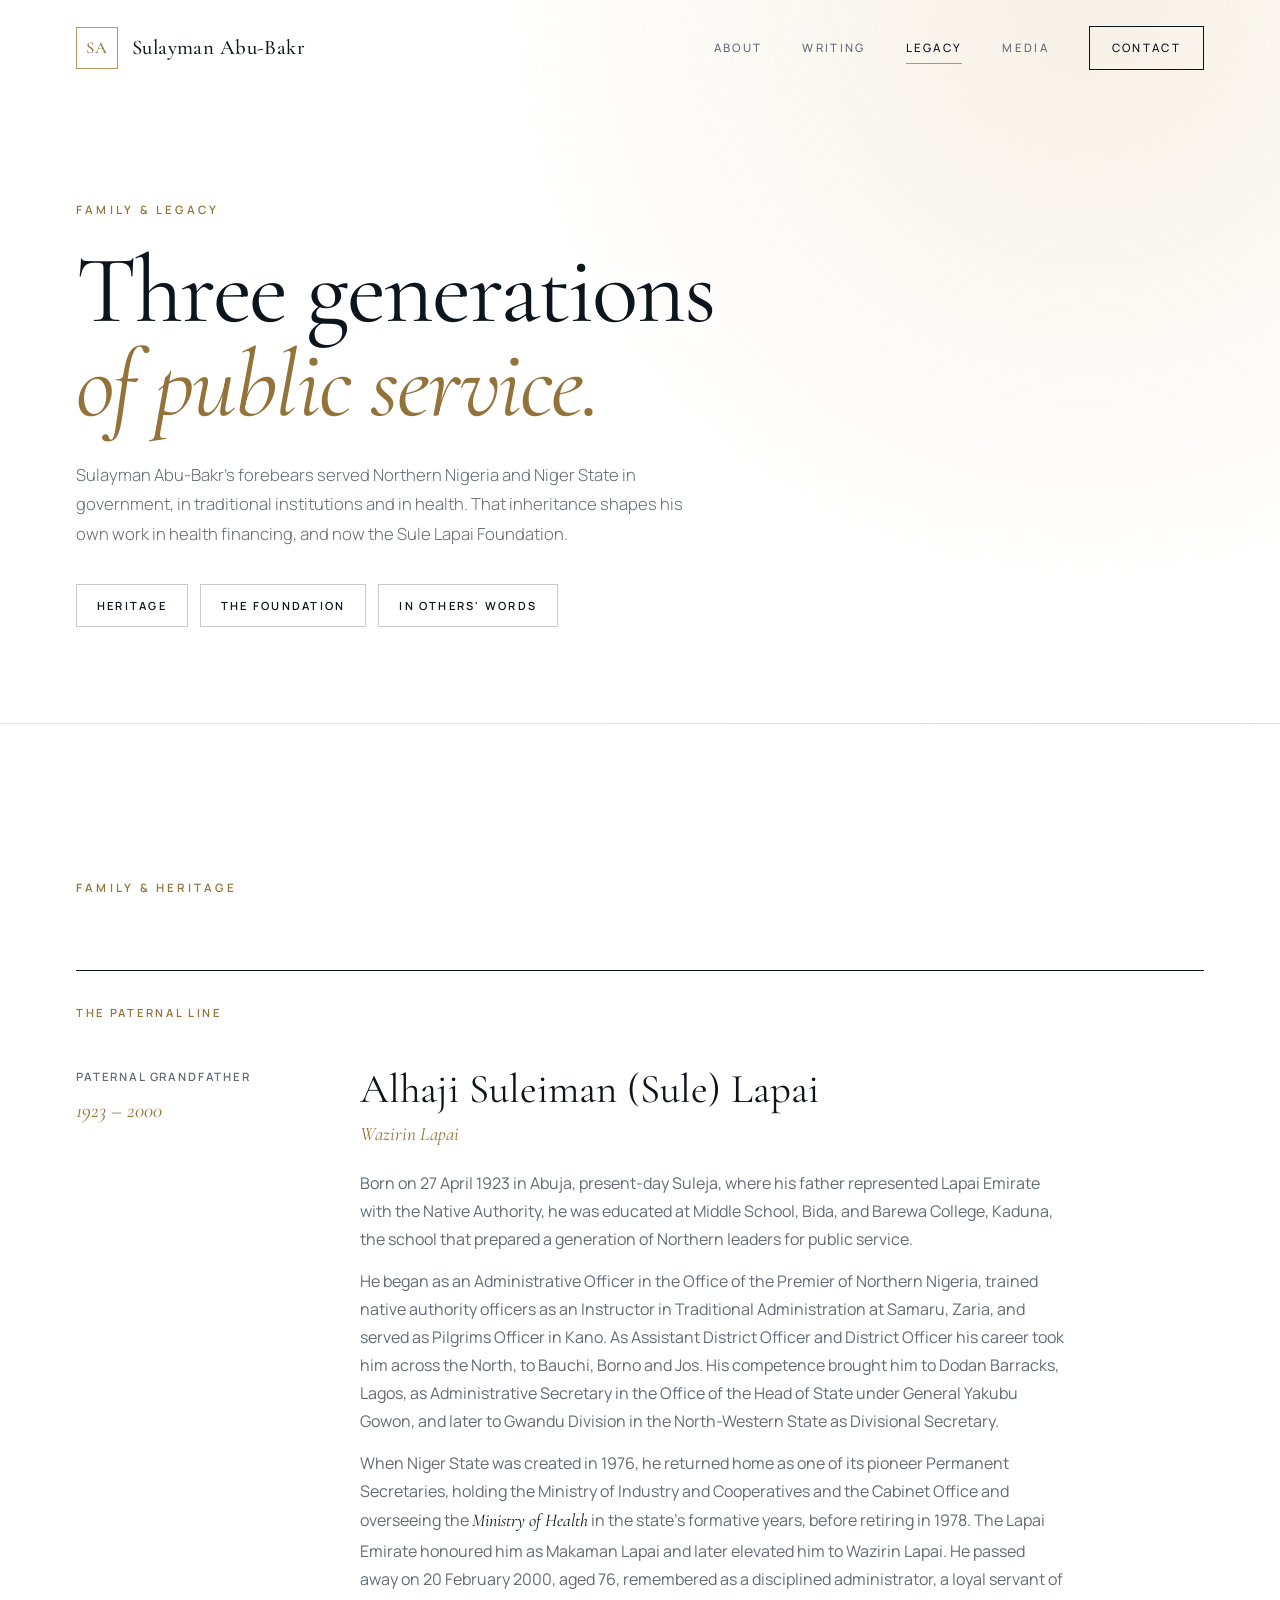
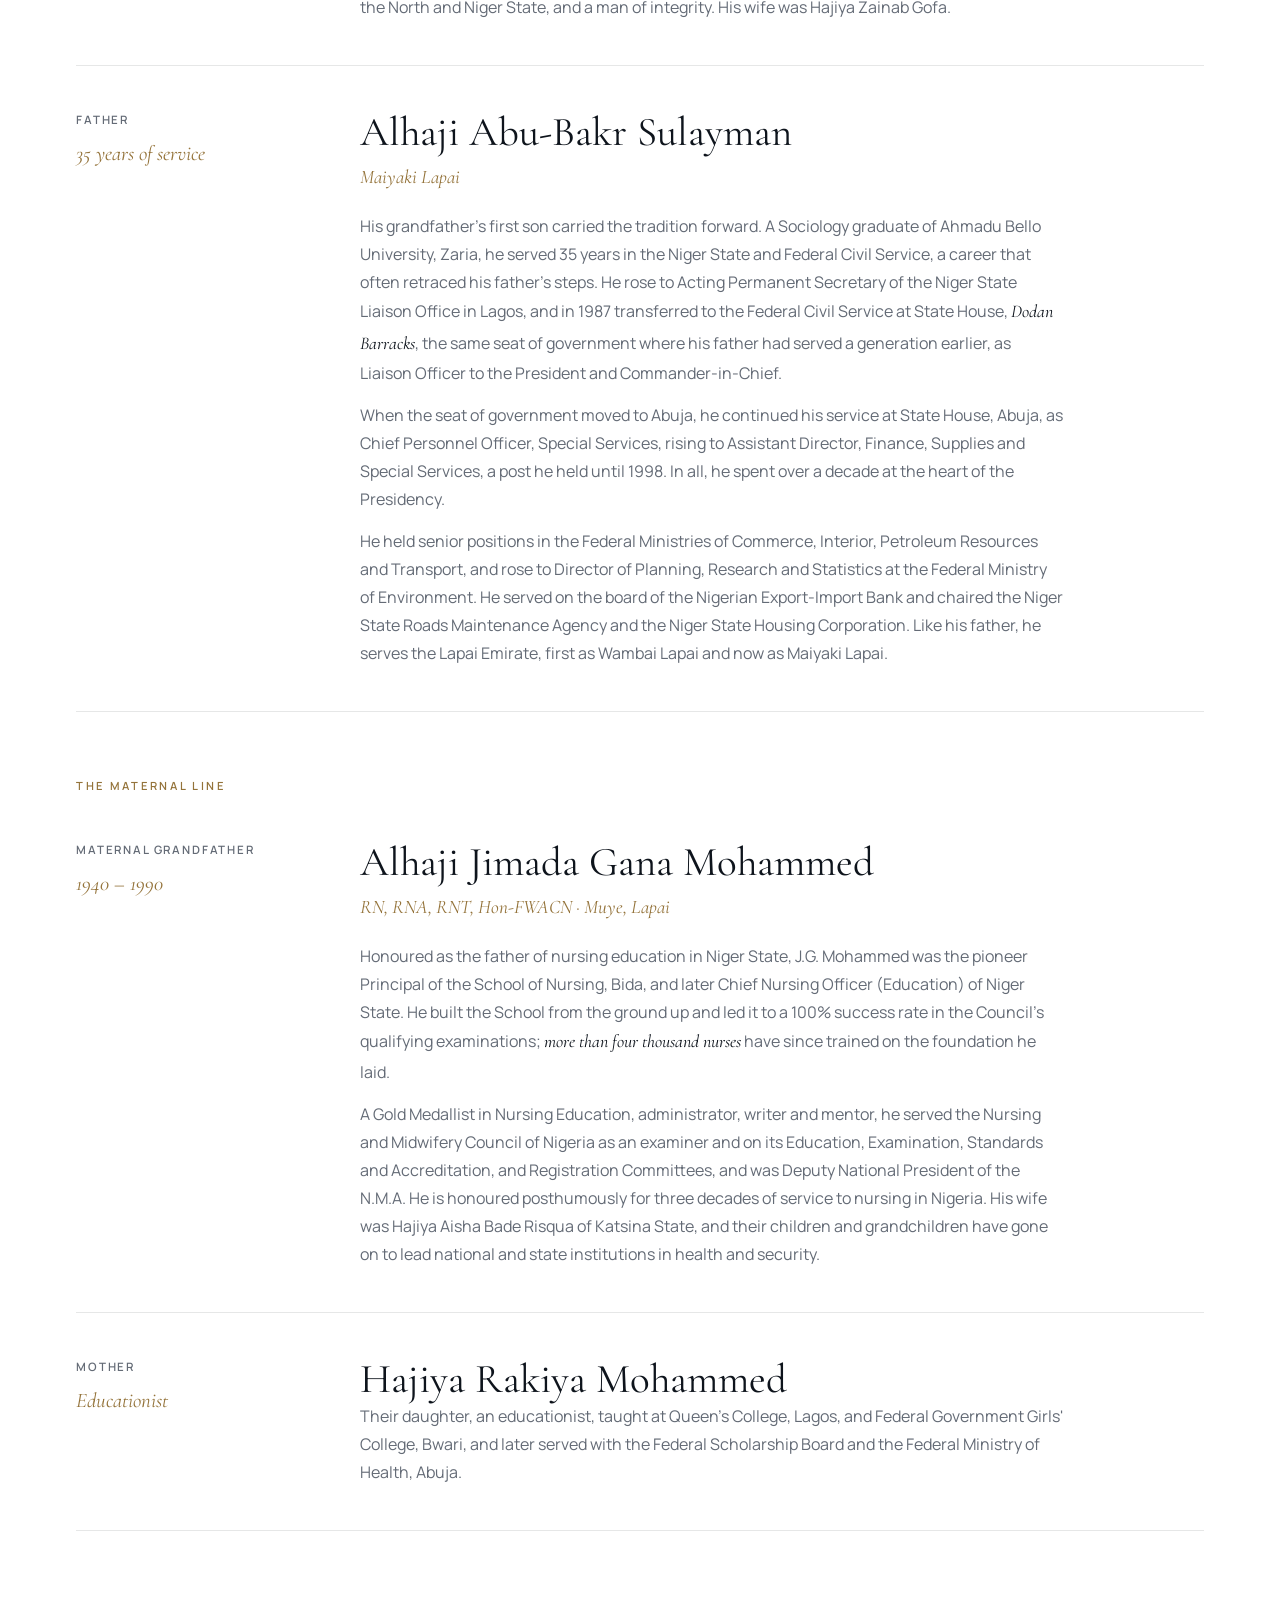
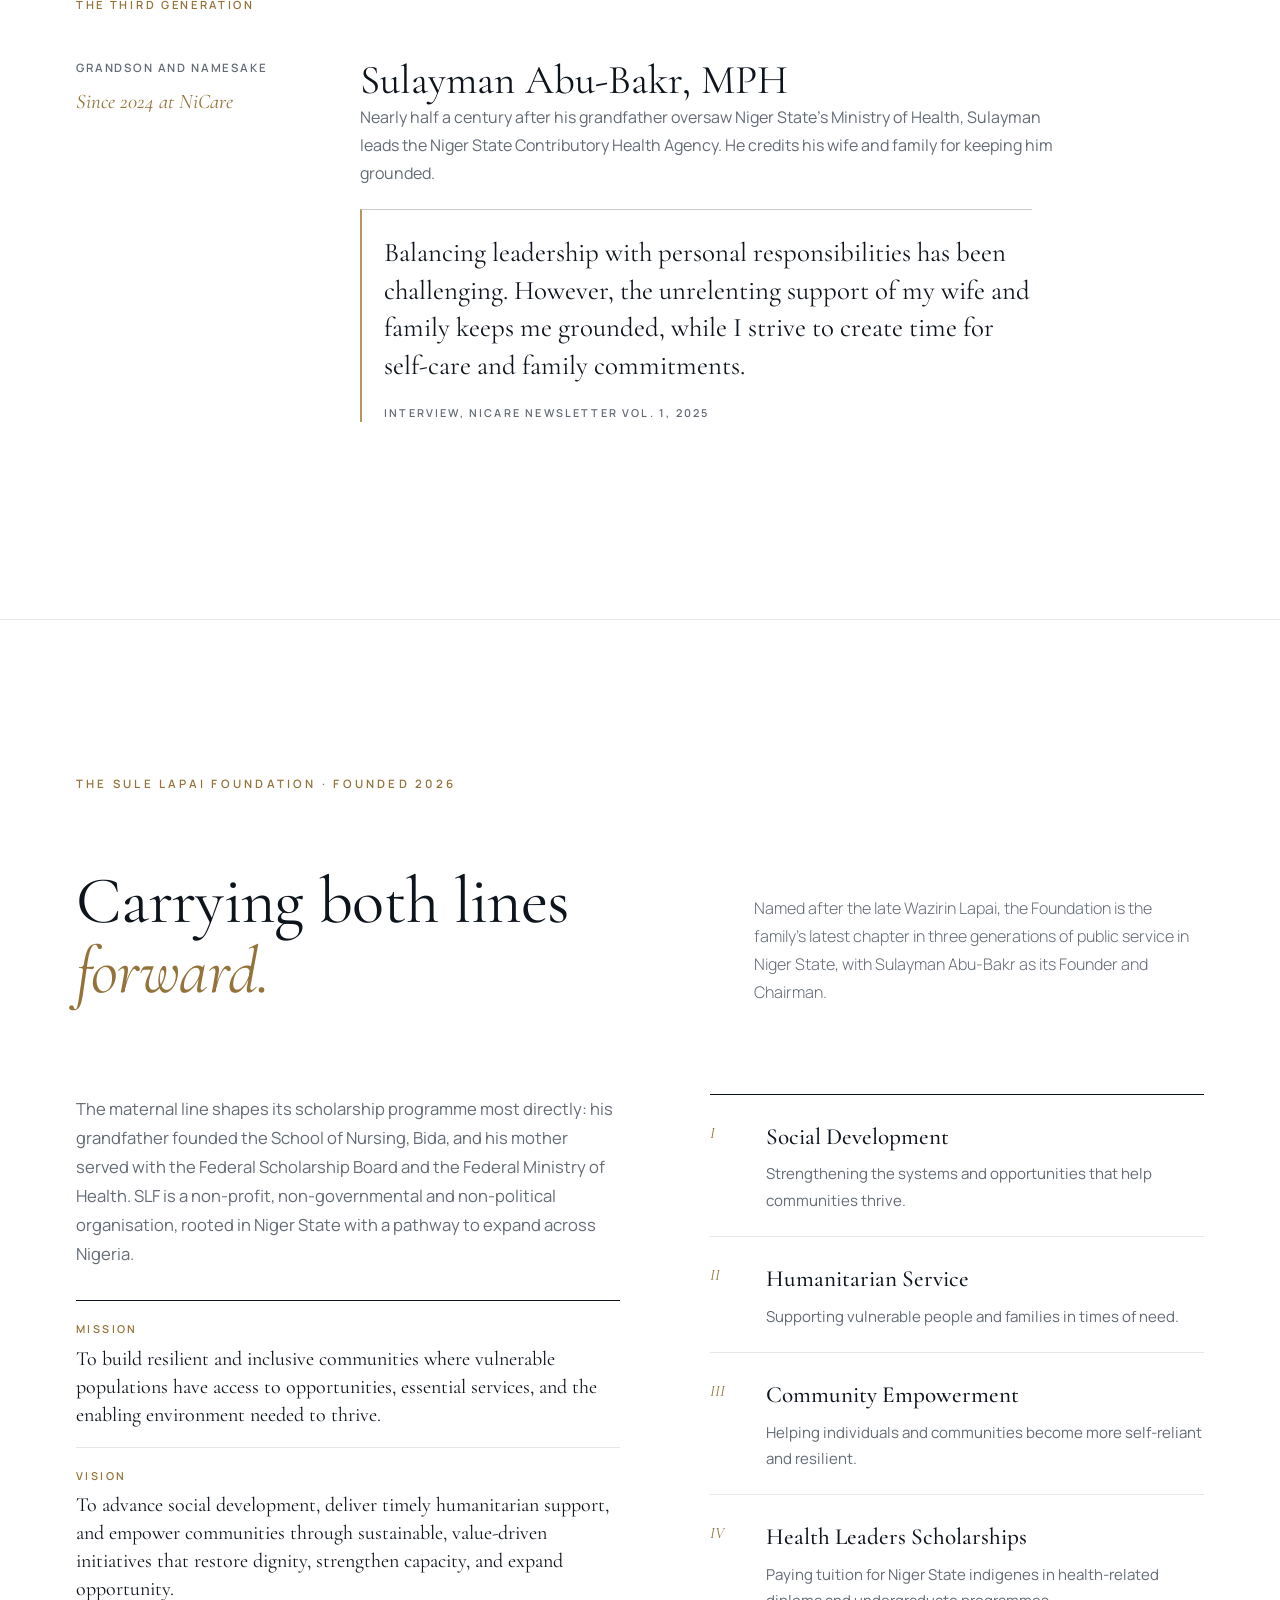
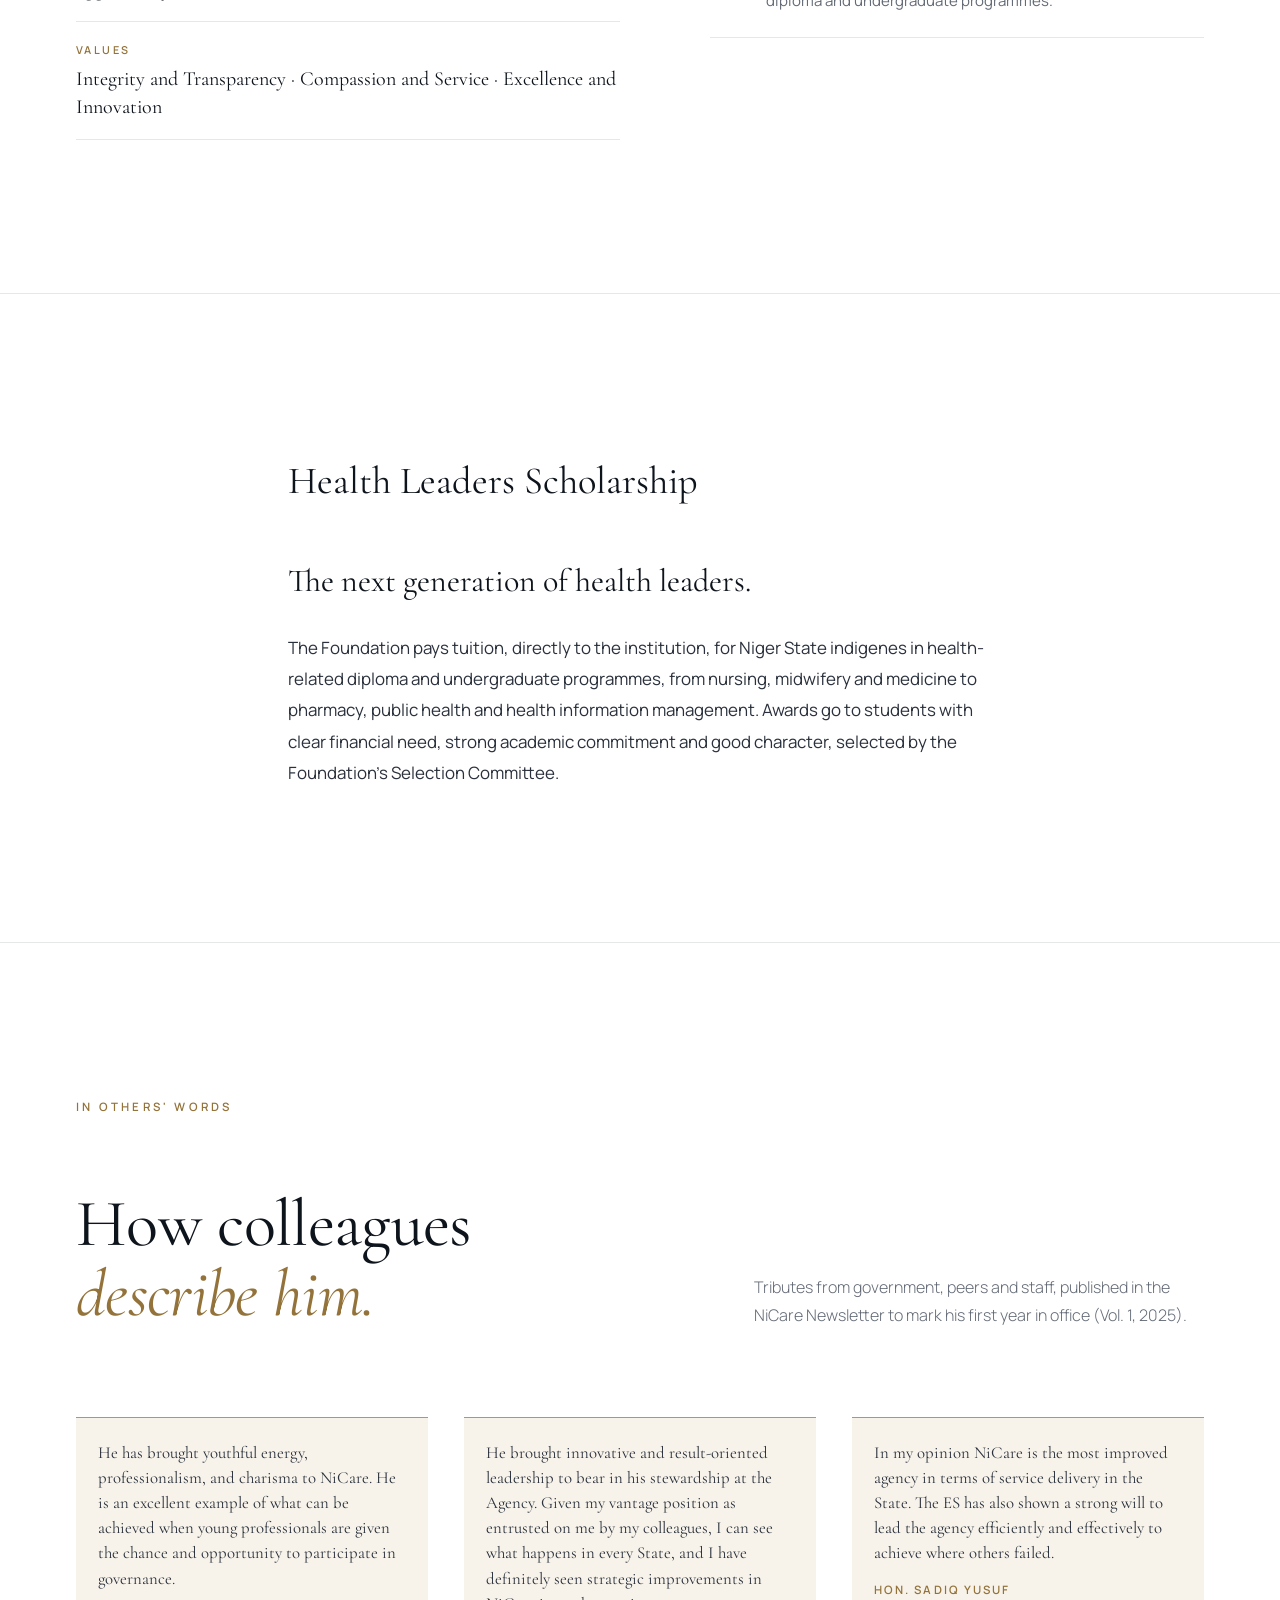
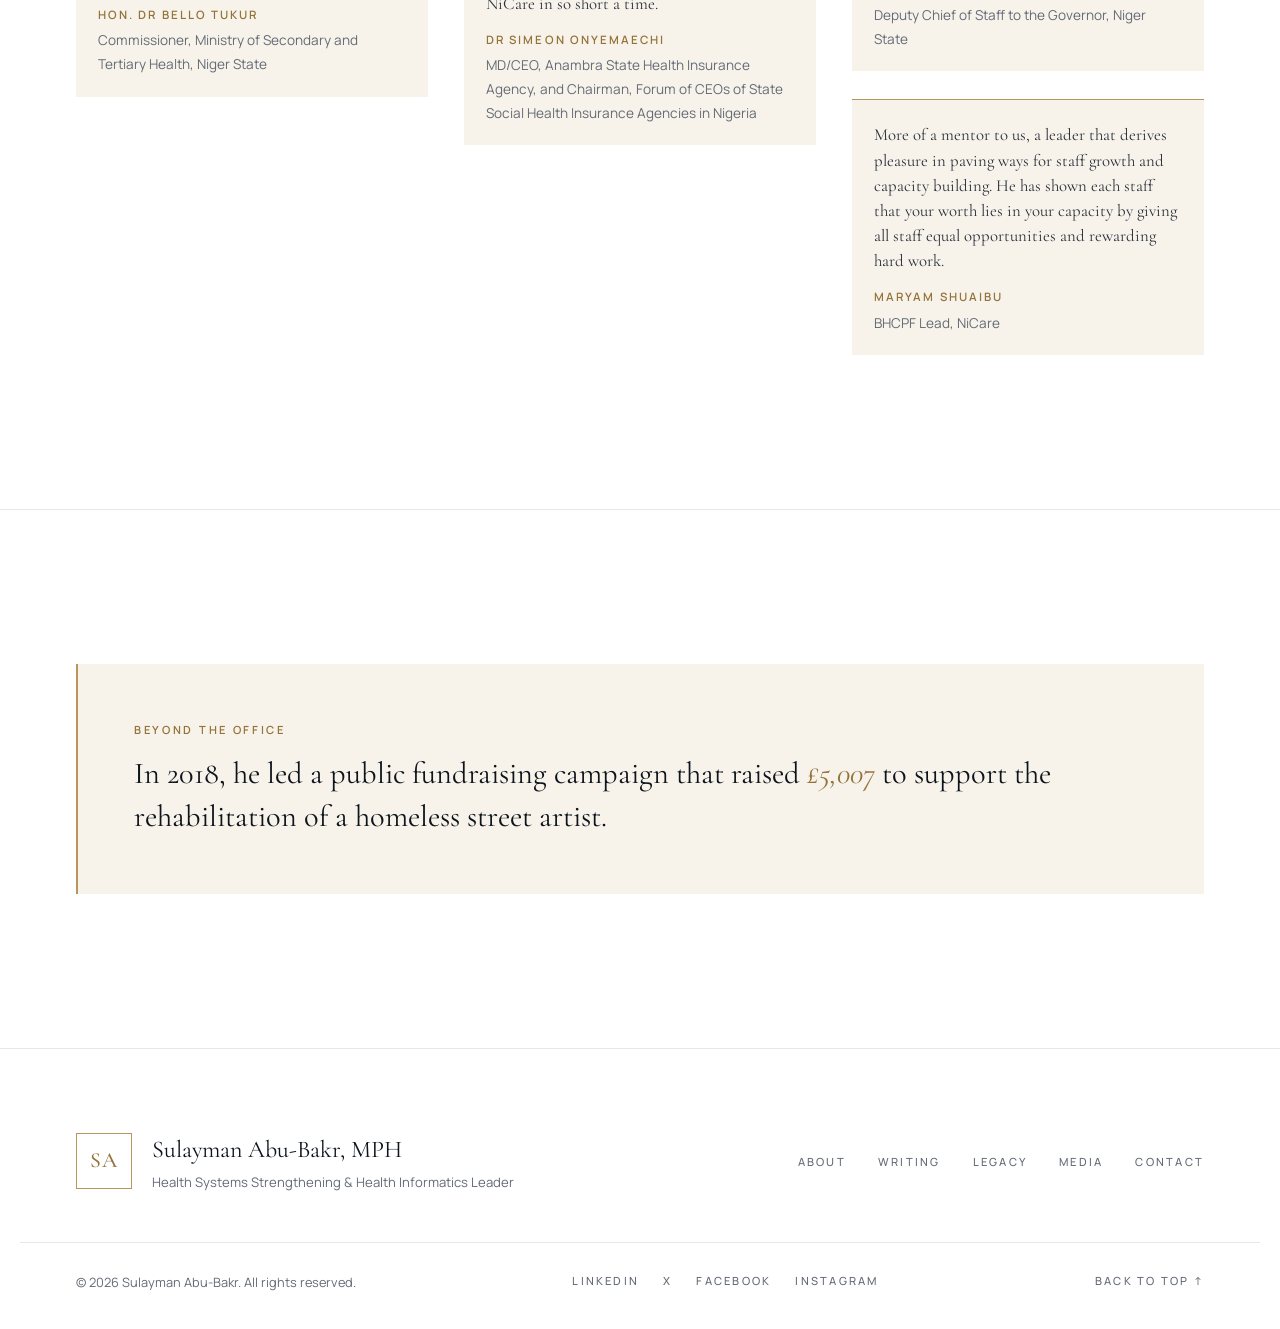
==== family.html @ 1d16ab4f "Redesign as a personal website - New quiet home: name, one line of roles, full-bleed photo panel,   " ====
<!DOCTYPE html>
<html lang="en" class="no-js">
<head>
  <meta charset="UTF-8">
  <meta name="viewport" content="width=device-width, initial-scale=1.0">
  <title>Family &amp; Legacy — Sulayman Abu-Bakr, MPH</title>
  <meta name="description" content="Three generations of public service: the family heritage of Sulayman Abu-Bakr, MPH, and the Sule Lapai Foundation and its Health Leaders Scholarship for Niger State students.">
  <meta property="og:title" content="Family &amp; Legacy — Sulayman Abu-Bakr, MPH">
  <meta property="og:description" content="Health Systems Strengthening & Health Informatics Leader. Executive Secretary/CEO, Niger State Contributory Health Agency.">
  <meta property="og:type" content="profile">
  <meta property="og:image" content="images/portrait.jpg">
  <meta name="theme-color" content="#ffffff">

  <link rel="icon" href="images/favicon.svg" type="image/svg+xml">
  <link rel="icon" href="images/favicon-48.png" type="image/png" sizes="48x48">
  <link rel="apple-touch-icon" href="images/apple-touch-icon.png">

  <link rel="preload" href="fonts/cormorant-garamond.woff2" as="font" type="font/woff2" crossorigin>
  <link rel="preload" href="fonts/cormorant-garamond-italic.woff2" as="font" type="font/woff2" crossorigin>
  <link rel="preload" href="fonts/manrope.woff2" as="font" type="font/woff2" crossorigin>
  <link rel="stylesheet" href="css/styles.css?v=40f04571">
</head>
<body class="page-family">
  <a href="#heritage" class="skip-link">Skip to content</a>

  <!-- ============ NAVIGATION ============ -->
  <header class="nav" id="nav">
    <div class="nav__inner container">
      <a href="index.html" class="nav__brand" aria-label="Sulayman Abu-Bakr — home">
        <span class="monogram">SA</span>
        <span class="nav__name">Sulayman Abu-Bakr</span>
      </a>
      <nav class="nav__links" id="navLinks" aria-label="Primary">
        <a href="profile.html">About</a>
        <a href="writing.html">Writing</a>
        <a href="family.html" class="is-active" aria-current="page">Legacy</a>
        <a href="media.html">Media</a>
        <a href="profile.html#contact" class="nav__cta">Contact</a>
      </nav>
      <button class="nav__toggle" id="navToggle" aria-label="Open menu" aria-expanded="false" aria-controls="navLinks">
        <span></span><span></span>
      </button>
    </div>
  </header>

  <main id="top">

    <!-- ============ PAGE HERO ============ -->
    <section class="page-hero">
      <div class="container">
        <p class="eyebrow rise">Family &amp; Legacy</p>
        <h1 class="page-hero__title rise">Three generations<br><em>of public service.</em></h1>
        <p class="page-hero__lede rise">
          Sulayman Abu-Bakr's forebears served Northern Nigeria and Niger State in government,
          in traditional institutions and in health. That inheritance shapes his own work in health
          financing, and now the Sule Lapai Foundation.
        </p>
        <nav class="page-hero__jump rise" aria-label="On this page">
          <a href="#heritage">Heritage</a>
          <a href="#foundation">The Foundation</a>
                    <a href="#tributes">In Others' Words</a>
        </nav>
      </div>
    </section>

    <!-- ============ 01 HERITAGE ============ -->
    <section class="section" id="heritage">
      <div class="container">
        <header class="section__head reveal">
          <span class="section__num">01</span>
          <p class="eyebrow">Family &amp; Heritage</p>
        </header>

        <div class="lineage">
          <p class="lineage__line reveal">The Paternal Line</p>

          <article class="gen reveal">
            <div class="gen__meta">
              <p class="gen__rel">Paternal grandfather</p>
              <p class="gen__years">1923 – 2000</p>
            </div>
            <div class="gen__body">
              <h2 class="gen__name">Alhaji Suleiman (Sule) Lapai</h2>
              <p class="gen__title">Wazirin Lapai</p>
              <p>Born on 27 April 1923 in Abuja, present-day Suleja, where his father represented Lapai Emirate
                 with the Native Authority, he was educated at Middle School, Bida, and Barewa College, Kaduna,
                 the school that prepared a generation of Northern leaders for public service.</p>
              <p>He began as an Administrative Officer in the Office of the Premier of Northern Nigeria, trained
                 native authority officers as an Instructor in Traditional Administration at Samaru, Zaria, and
                 served as Pilgrims Officer in Kano. As Assistant District Officer and District Officer his career
                 took him across the North, to Bauchi, Borno and Jos. His competence brought him to Dodan Barracks,
                 Lagos, as Administrative Secretary in the Office of the Head of State under General Yakubu Gowon,
                 and later to Gwandu Division in the North-Western State as Divisional Secretary.</p>
              <p>When Niger State was created in 1976, he returned home as one of its pioneer Permanent
                 Secretaries, holding the Ministry of Industry and Cooperatives and the Cabinet Office and
                 overseeing the <em>Ministry of Health</em> in the state's formative years, before retiring in
                 1978. The Lapai Emirate honoured him as Makaman Lapai and later elevated him to Wazirin Lapai.
                 He passed away on 20 February 2000, aged 76, remembered as a disciplined administrator, a loyal
                 servant of the North and Niger State, and a man of integrity. His wife was Hajiya Zainab Gofa.</p>
            </div>
          </article>

          <article class="gen reveal">
            <div class="gen__meta">
              <p class="gen__rel">Father</p>
              <p class="gen__years">35 years of service</p>
            </div>
            <div class="gen__body">
              <h2 class="gen__name">Alhaji Abu-Bakr Sulayman</h2>
              <p class="gen__title">Maiyaki Lapai</p>
              <p>His grandfather's first son carried the tradition forward. A Sociology graduate of Ahmadu Bello
                 University, Zaria, he served 35 years in the Niger State and Federal Civil Service, a career that
                 often retraced his father's steps. He rose to Acting Permanent Secretary of the Niger State
                 Liaison Office in Lagos, and in 1987 transferred to the Federal Civil Service at State House,
                 <em>Dodan Barracks</em>, the same seat of government where his father had served a generation
                 earlier, as Liaison Officer to the President and Commander-in-Chief.</p>
              <p>When the seat of government moved to Abuja, he continued his service at State House, Abuja, as
                 Chief Personnel Officer, Special Services, rising to Assistant Director, Finance, Supplies and
                 Special Services, a post he held until 1998. In all, he spent over a decade at the heart of the
                 Presidency.</p>
              <p>He held senior positions in the Federal Ministries of Commerce, Interior, Petroleum Resources and
                 Transport, and rose to Director of Planning, Research and Statistics at the Federal Ministry of
                 Environment. He served on the board of the Nigerian Export-Import Bank and chaired the Niger State
                 Roads Maintenance Agency and the Niger State Housing Corporation. Like his father, he serves the
                 Lapai Emirate, first as Wambai Lapai and now as Maiyaki Lapai.</p>
            </div>
          </article>

          <p class="lineage__line reveal">The Maternal Line</p>

          <article class="gen reveal">
            <div class="gen__meta">
              <p class="gen__rel">Maternal grandfather</p>
              <p class="gen__years">1940 – 1990</p>
            </div>
            <div class="gen__body">
              <h2 class="gen__name">Alhaji Jimada Gana Mohammed</h2>
              <p class="gen__title">RN, RNA, RNT, Hon-FWACN · Muye, Lapai</p>
              <p>Honoured as the father of nursing education in Niger State, J.G. Mohammed was the pioneer
                 Principal of the School of Nursing, Bida, and later Chief Nursing Officer (Education) of Niger
                 State. He built the School from the ground up and led it to a 100% success rate in the Council's
                 qualifying examinations; <em>more than four thousand nurses</em> have since trained on the
                 foundation he laid.</p>
              <p>A Gold Medallist in Nursing Education, administrator, writer and mentor, he served the Nursing
                 and Midwifery Council of Nigeria as an examiner and on its Education, Examination, Standards and
                 Accreditation, and Registration Committees, and was Deputy National President of the N.M.A. He is
                 honoured posthumously for three decades of service to nursing in Nigeria. His wife was Hajiya Aisha
                 Bade Risqua of Katsina State, and their children and grandchildren have gone on to lead national
                 and state institutions in health and security.</p>
            </div>
          </article>

          <article class="gen reveal">
            <div class="gen__meta">
              <p class="gen__rel">Mother</p>
              <p class="gen__years">Educationist</p>
            </div>
            <div class="gen__body">
              <h2 class="gen__name">Hajiya Rakiya Mohammed</h2>
              <p>Their daughter, an educationist, taught at Queen's College, Lagos, and Federal Government Girls'
                 College, Bwari, and later served with the Federal Scholarship Board and the Federal Ministry of
                 Health, Abuja.</p>
            </div>
          </article>

          <p class="lineage__line reveal">The Third Generation</p>

          <article class="gen gen--self reveal">
            <div class="gen__meta">
              <p class="gen__rel">Grandson and namesake</p>
              <p class="gen__years">Since 2024 at NiCare</p>
            </div>
            <div class="gen__body">
              <h2 class="gen__name">Sulayman Abu-Bakr, MPH</h2>
              <p>Nearly half a century after his grandfather oversaw Niger State's Ministry of Health, Sulayman leads the
                 Niger State Contributory Health Agency. He credits his wife and family for keeping him grounded.</p>
              <blockquote class="quote">
                <p>Balancing leadership with personal responsibilities has been challenging. However, the unrelenting
                   support of my wife and family keeps me grounded, while I strive to create time for self-care and
                   family commitments.</p>
                <footer>Interview, NiCare Newsletter Vol. 1, 2025</footer>
              </blockquote>
            </div>
          </article>
        </div>
      </div>
    </section>

    <!-- ============ 02 FOUNDATION ============ -->
    <section class="section" id="foundation">
      <div class="container">
        <header class="section__head reveal">
          <span class="section__num">02</span>
          <p class="eyebrow">The Sule Lapai Foundation · Founded 2026</p>
        </header>
        <div class="split-head">
          <h2 class="display reveal">Carrying both lines<br><em>forward.</em></h2>
          <p class="split-head__copy reveal">
            Named after the late Wazirin Lapai, the Foundation is the family's latest chapter in three generations
            of public service in Niger State, with Sulayman Abu-Bakr as its Founder and Chairman.
          </p>
        </div>

        <div class="foundation">
          <div class="foundation__text reveal">
            <p>The maternal line shapes its scholarship programme most directly: his grandfather founded the School of
               Nursing, Bida, and his mother served with the Federal Scholarship Board and the Federal Ministry of
               Health. SLF is a non-profit, non-governmental and non-political organisation, rooted in Niger State
               with a pathway to expand across Nigeria.</p>
            <dl class="foundation__mv">
              <div><dt>Mission</dt><dd>To build resilient and inclusive communities where vulnerable populations have access to opportunities, essential services, and the enabling environment needed to thrive.</dd></div>
              <div><dt>Vision</dt><dd>To advance social development, deliver timely humanitarian support, and empower communities through sustainable, value-driven initiatives that restore dignity, strengthen capacity, and expand opportunity.</dd></div>
              <div><dt>Values</dt><dd>Integrity and Transparency · Compassion and Service · Excellence and Innovation</dd></div>
            </dl>
          </div>

          <ol class="areas reveal">
            <li><h3>Social Development</h3><p>Strengthening the systems and opportunities that help communities thrive.</p></li>
            <li><h3>Humanitarian Service</h3><p>Supporting vulnerable people and families in times of need.</p></li>
            <li><h3>Community Empowerment</h3><p>Helping individuals and communities become more self-reliant and resilient.</p></li>
            <li><h3>Health Leaders Scholarships</h3><p>Paying tuition for Niger State indigenes in health-related diploma and undergraduate programmes.</p></li>
          </ol>
        </div>
      </div>
    </section>

    <!-- ============ 03 SCHOLARSHIP ============ -->
    <section class="section" id="scholarship">
      <div class="container">
        <div class="bio">
          <h2 class="block-title">Health Leaders Scholarship</h2>
          <p class="bio__lead">The next generation of health leaders.</p>
          <p>The Foundation pays tuition, directly to the institution, for Niger State indigenes in health-related
             diploma and undergraduate programmes, from nursing, midwifery and medicine to pharmacy, public health and
             health information management. Awards go to students with clear financial need, strong academic commitment
             and good character, selected by the Foundation's Selection Committee.</p>
        </div>
      </div>
    </section>

    <!-- ============ 04 TRIBUTES ============ -->
    <section class="section" id="tributes">
      <div class="container">
        <header class="section__head reveal">
          <span class="section__num">04</span>
          <p class="eyebrow">In Others' Words</p>
        </header>
        <div class="split-head">
          <h2 class="display reveal">How colleagues<br><em>describe him.</em></h2>
          <p class="split-head__copy reveal">
            Tributes from government, peers and staff, published in the NiCare Newsletter to mark his
            first year in office (Vol. 1, 2025).
          </p>
        </div>
        <div class="tributes">
          <figure class="tribute reveal">
            <blockquote><p>He has brought youthful energy, professionalism, and charisma to NiCare. He is an excellent example of what can be achieved when young professionals are given the chance and opportunity to participate in governance.</p></blockquote>
            <figcaption><span class="tribute__name">Hon. Dr Bello Tukur</span><span class="tribute__role">Commissioner, Ministry of Secondary and Tertiary Health, Niger State</span></figcaption>
          </figure>
          <figure class="tribute reveal">
            <blockquote><p>He brought innovative and result-oriented leadership to bear in his stewardship at the Agency. Given my vantage position as entrusted on me by my colleagues, I can see what happens in every State, and I have definitely seen strategic improvements in NiCare in so short a time.</p></blockquote>
            <figcaption><span class="tribute__name">Dr Simeon Onyemaechi</span><span class="tribute__role">MD/CEO, Anambra State Health Insurance Agency, and Chairman, Forum of CEOs of State Social Health Insurance Agencies in Nigeria</span></figcaption>
          </figure>
          <figure class="tribute reveal">
            <blockquote><p>In my opinion NiCare is the most improved agency in terms of service delivery in the State. The ES has also shown a strong will to lead the agency efficiently and effectively to achieve where others failed.</p></blockquote>
            <figcaption><span class="tribute__name">Hon. Sadiq Yusuf</span><span class="tribute__role">Deputy Chief of Staff to the Governor, Niger State</span></figcaption>
          </figure>
          <figure class="tribute reveal">
            <blockquote><p>More of a mentor to us, a leader that derives pleasure in paving ways for staff growth and capacity building. He has shown each staff that your worth lies in your capacity by giving all staff equal opportunities and rewarding hard work.</p></blockquote>
            <figcaption><span class="tribute__name">Maryam Shuaibu</span><span class="tribute__role">BHCPF Lead, NiCare</span></figcaption>
          </figure>
        </div>
      </div>
    </section>

    <!-- ============ 05 BEYOND ============ -->
    <section class="section" id="beyond">
      <div class="container">
        <aside class="beyond reveal">
          <p class="beyond__label">Beyond the Office</p>
          <p class="beyond__text">
            In 2018, he led a public fundraising campaign that raised <em>£5,007</em> to support
            the rehabilitation of a homeless street artist.
          </p>
        </aside>
      </div>
    </section>
  </main>

  <!-- ============ FOOTER ============ -->
  <footer class="footer">
    <div class="container footer__inner">
      <div class="footer__brand">
        <span class="monogram monogram--lg">SA</span>
        <div>
          <p class="footer__name">Sulayman Abu-Bakr, MPH</p>
          <p class="footer__role">Health Systems Strengthening &amp; Health Informatics Leader</p>
        </div>
      </div>
      <nav class="footer__links" aria-label="Footer">
        <a href="profile.html">About</a>
        <a href="writing.html">Writing</a>
        <a href="family.html">Legacy</a>
        <a href="media.html">Media</a>
        <a href="profile.html#contact">Contact</a>
      </nav>
    </div>
    <div class="container footer__base">
      <p>© <span id="year"></span> Sulayman Abu-Bakr. All rights reserved.</p>
      <!-- PLACEHOLDERS: replace href="#" on X, Facebook and Instagram with the real profile URLs -->
      <nav class="footer__social" aria-label="Social media">
        <a href="https://www.linkedin.com/in/sulayman-abu-bakr-mph-1808b078/" target="_blank" rel="noopener">LinkedIn</a>
        <a href="#" target="_blank" rel="noopener">X</a>
        <a href="#" target="_blank" rel="noopener">Facebook</a>
        <a href="#" target="_blank" rel="noopener">Instagram</a>
      </nav>
      <a href="#top" class="to-top">Back to top ↑</a>
    </div>
  </footer>

  <script src="js/main.js?v=edb835c2" defer></script>
</body>
</html>
---- css/styles.css ----
/* ==========================================================
   Sulayman Abu-Bakr — Personal Website
   Palette: pure white, deep ink, champagne gold
   ========================================================== */

/* ---------- Self-hosted fonts (Latin subset) ---------- */
@font-face {
  font-family: "Cormorant Garamond";
  font-style: normal;
  font-weight: 400 600;
  font-display: swap;
  src: url("../fonts/cormorant-garamond.woff2") format("woff2");
  unicode-range: U+0000-00FF, U+0131, U+0152-0153, U+02BB-02BC, U+02C6, U+02DA, U+02DC, U+0304, U+0308, U+0329, U+2000-206F, U+20AC, U+2122, U+2191, U+2193, U+2212, U+2215, U+FEFF, U+FFFD;
}
@font-face {
  font-family: "Cormorant Garamond";
  font-style: italic;
  font-weight: 400 600;
  font-display: swap;
  src: url("../fonts/cormorant-garamond-italic.woff2") format("woff2");
  unicode-range: U+0000-00FF, U+0131, U+0152-0153, U+02BB-02BC, U+02C6, U+02DA, U+02DC, U+0304, U+0308, U+0329, U+2000-206F, U+20AC, U+2122, U+2191, U+2193, U+2212, U+2215, U+FEFF, U+FFFD;
}
@font-face {
  font-family: "Manrope";
  font-style: normal;
  font-weight: 300 700;
  font-display: swap;
  src: url("../fonts/manrope.woff2") format("woff2");
  unicode-range: U+0000-00FF, U+0131, U+0152-0153, U+02BB-02BC, U+02C6, U+02DA, U+02DC, U+0304, U+0308, U+0329, U+2000-206F, U+20AC, U+2122, U+2191, U+2193, U+2212, U+2215, U+FEFF, U+FFFD;
}

:root {
  --white: #ffffff;
  --cream: #f7f3ea;          /* used sparingly: portrait panel, hovers */
  --ink: #0e141c;
  --ink-soft: #2a313c;
  --muted: #646b76;
  --gold: #b8955a;
  --gold-deep: #94733a;
  --gold-light: #d9c291;
  --line: rgba(14, 20, 28, 0.1);
  --line-strong: rgba(14, 20, 28, 0.22);

  --serif: "Cormorant Garamond", "Times New Roman", Georgia, serif;
  --sans: "Manrope", "Segoe UI", system-ui, -apple-system, sans-serif;

  --container: 1240px;
  --gutter: clamp(20px, 5vw, 56px);
  --section-pad: clamp(88px, 12vw, 160px);
  --ease: cubic-bezier(0.22, 1, 0.36, 1);
}

*,
*::before,
*::after { box-sizing: border-box; }

html { scroll-behavior: smooth; scroll-padding-top: 80px; }

body {
  margin: 0;
  -webkit-text-size-adjust: 100%;
  text-size-adjust: 100%;
  -webkit-tap-highlight-color: transparent;
  font-family: var(--sans);
  font-weight: 400;
  font-size: 16px;
  line-height: 1.75;
  color: var(--ink);
  background: var(--white);
  -webkit-font-smoothing: antialiased;
  text-rendering: optimizeLegibility;
}

img { max-width: 100%; display: block; }
[hidden] { display: none !important; }
a { color: inherit; text-decoration: none; }
h1, h2, h3, p { margin: 0; }

::selection { background: var(--gold-light); color: var(--ink); }

.container {
  width: 100%;
  max-width: var(--container);
  margin: 0 auto;
  padding-inline: var(--gutter);
}

/* ---------- Type helpers ---------- */
.eyebrow {
  font-size: 0.72rem;
  font-weight: 600;
  letter-spacing: 0.28em;
  text-transform: uppercase;
  color: var(--gold-deep);
}

.display {
  font-family: var(--serif);
  font-weight: 400;
  font-size: clamp(2.4rem, 5.2vw, 4.4rem);
  line-height: 1.05;
  letter-spacing: -0.01em;
  color: var(--ink);
}
.display em { font-style: italic; color: var(--gold-deep); }

.monogram {
  display: inline-grid;
  place-items: center;
  width: 42px;
  height: 42px;
  border: 1px solid var(--gold);
  font-family: var(--serif);
  font-size: 1.05rem;
  font-weight: 500;
  letter-spacing: 0.06em;
  color: var(--gold-deep);
  transition: background 0.4s var(--ease), color 0.4s var(--ease);
}
.monogram--lg { width: 56px; height: 56px; font-size: 1.35rem; }

/* ---------- Buttons ---------- */
.btn {
  display: inline-flex;
  align-items: center;
  justify-content: center;
  gap: 10px;
  padding: 17px 34px;
  font-family: var(--sans);
  font-size: 0.74rem;
  font-weight: 600;
  letter-spacing: 0.22em;
  text-transform: uppercase;
  border: 1px solid transparent;
  cursor: pointer;
  transition: all 0.45s var(--ease);
}
.btn--gold,
.btn--dark { background: var(--ink); color: var(--white); }
.btn--gold:hover,
.btn--dark:hover { background: var(--gold-deep); transform: translateY(-2px); }
.btn--ghost { border-color: var(--line-strong); color: var(--ink); }
.btn--ghost:hover { border-color: var(--gold); color: var(--gold-deep); transform: translateY(-2px); }

.link-arrow {
  display: inline-flex;
  gap: 12px;
  margin-top: 36px;
  padding-bottom: 6px;
  font-size: 0.74rem;
  font-weight: 600;
  letter-spacing: 0.22em;
  text-transform: uppercase;
  color: var(--gold-deep);
  border-bottom: 1px solid var(--gold-light);
  transition: gap 0.4s var(--ease), border-color 0.4s var(--ease);
}
.link-arrow:hover { gap: 20px; border-color: var(--gold-deep); }

/* ---------- Accessibility ---------- */
.skip-link {
  position: fixed;
  top: 12px;
  left: 12px;
  z-index: 300;
  padding: 12px 20px;
  background: var(--ink);
  color: var(--white);
  font-size: 0.8rem;
  transform: translateY(-160%);
  transition: transform 0.3s var(--ease);
}
.skip-link:focus { transform: none; }
a:focus-visible,
button:focus-visible,
input:focus-visible,
textarea:focus-visible { outline: 2px solid var(--gold); outline-offset: 3px; }

/* ==========================================================
   NAVIGATION
   ========================================================== */
.nav {
  position: fixed;
  inset: 0 0 auto 0;
  z-index: 100;
  padding-block: 26px;
  transition: padding 0.5s var(--ease), background 0.5s var(--ease), border-color 0.5s var(--ease);
  border-bottom: 1px solid transparent;
}
.nav.is-scrolled {
  padding-block: 14px;
  background: rgba(255, 255, 255, 0.9);
  backdrop-filter: blur(14px);
  -webkit-backdrop-filter: blur(14px);
  border-color: var(--line);
}
.nav__inner { display: flex; align-items: center; justify-content: space-between; }
.nav__brand { display: flex; align-items: center; gap: 14px; }
.nav__brand:hover .monogram { background: var(--ink); border-color: var(--ink); color: var(--white); }
.nav__name {
  font-family: var(--serif);
  font-size: 1.3rem;
  font-weight: 500;
  letter-spacing: 0.02em;
  color: var(--ink);
}
.nav__links { display: flex; align-items: center; gap: 40px; }
.nav__links a {
  position: relative;
  font-size: 0.72rem;
  font-weight: 500;
  letter-spacing: 0.2em;
  text-transform: uppercase;
  color: var(--muted);
  transition: color 0.3s ease;
}
.nav__links a:not(.nav__cta)::after {
  content: "";
  position: absolute;
  left: 0;
  bottom: -6px;
  width: 100%;
  height: 1px;
  background: var(--gold);
  transform: scaleX(0);
  transform-origin: right;
  transition: transform 0.45s var(--ease);
}
.nav__links a:hover,
.nav__links a.is-active { color: var(--ink); }
.nav__links a:hover::after,
.nav__links a.is-active::after { transform: scaleX(1); transform-origin: left; }
.nav__links .nav__cta {
  padding: 11px 22px;
  border: 1px solid var(--ink);
  color: var(--ink);
}
.nav__links .nav__cta:hover { background: var(--ink); color: var(--white); }

.nav__toggle {
  display: none;
  width: 44px;
  height: 44px;
  background: none;
  border: 0;
  cursor: pointer;
  position: relative;
  z-index: 102;
}
.nav__toggle span {
  position: absolute;
  left: 10px;
  right: 10px;
  height: 1px;
  background: var(--ink);
  transition: transform 0.45s var(--ease), top 0.45s var(--ease);
}
.nav__toggle span:first-child { top: 18px; }
.nav__toggle span:last-child { top: 26px; }
.nav__toggle[aria-expanded="true"] span:first-child { top: 22px; transform: rotate(45deg); }
.nav__toggle[aria-expanded="true"] span:last-child { top: 22px; transform: rotate(-45deg); }

/* ==========================================================
   HERO
   ========================================================== */
.hero {
  position: relative;
  min-height: 100vh;
  min-height: 100svh;
  display: flex;
  align-items: center;
  padding-block: 140px 110px;
  background: var(--white);
  overflow: hidden;
}
.hero::before {
  /* fine architectural grid, fading out */
  content: "";
  position: absolute;
  inset: 0;
  background-image:
    linear-gradient(var(--line) 1px, transparent 1px),
    linear-gradient(90deg, var(--line) 1px, transparent 1px);
  background-size: 120px 120px;
  mask-image: radial-gradient(ellipse at 75% 40%, #000 0%, transparent 65%);
  -webkit-mask-image: radial-gradient(ellipse at 75% 40%, #000 0%, transparent 65%);
  opacity: 0.6;
  pointer-events: none;
}
.hero__glow {
  position: absolute;
  width: 760px;
  height: 760px;
  right: -200px;
  top: -140px;
  background: radial-gradient(circle, rgba(217, 194, 145, 0.22) 0%, transparent 62%);
  pointer-events: none;
}
.hero__grid {
  position: relative;
  display: grid;
  grid-template-columns: 1.25fr 1fr;
  gap: clamp(40px, 7vw, 110px);
  align-items: center;
}
.hero__title {
  margin-top: 28px;
  font-family: var(--serif);
  font-weight: 400;
  font-size: clamp(3.6rem, 9vw, 8rem);
  line-height: 0.92;
  letter-spacing: -0.02em;
  color: var(--ink);
}
.hero__title em { font-style: italic; color: var(--gold-deep); }
.hero__post {
  display: inline-block;
  margin-left: 0.35em;
  vertical-align: top;
  font-family: var(--sans);
  font-size: 0.13em;
  font-weight: 500;
  letter-spacing: 0.3em;
  color: var(--gold-deep);
  transform: translateY(1.2em);
}
.hero__lede {
  max-width: 34em;
  margin-top: 36px;
  font-size: clamp(1rem, 1.3vw, 1.12rem);
  font-weight: 300;
  line-height: 1.85;
  color: var(--muted);
}
.hero__actions { display: flex; flex-wrap: wrap; gap: 16px; margin-top: 48px; }

/* Portrait */
.portrait { margin: 0; justify-self: end; width: 100%; max-width: 440px; }
.portrait__frame {
  position: relative;
  aspect-ratio: 4 / 5;
  background: var(--cream);
  isolation: isolate;
  box-shadow: 0 40px 80px -50px rgba(14, 20, 28, 0.45);
}
.portrait__frame::before {
  /* offset gold frame */
  content: "";
  position: absolute;
  inset: 22px -22px -22px 22px;
  border: 1px solid var(--gold);
  z-index: -1;
}
.portrait__img {
  position: absolute;
  inset: 0;
  width: 100%;
  height: 100%;
  object-fit: cover;
  object-position: 50% 15%;
  z-index: 2;
}
.portrait__fallback {
  position: absolute;
  inset: 0;
  display: grid;
  place-items: center;
  background:
    radial-gradient(circle at 50% 35%, rgba(255, 255, 255, 0.9), transparent 65%),
    var(--cream);
}
.portrait__fallback span {
  font-family: var(--serif);
  font-size: clamp(5rem, 11vw, 8.5rem);
  font-style: italic;
  font-weight: 400;
  color: transparent;
  -webkit-text-stroke: 1px var(--gold-deep);
  letter-spacing: 0.04em;
}
.portrait__caption {
  display: flex;
  justify-content: space-between;
  gap: 16px;
  margin-top: 46px;
  font-size: 0.66rem;
  font-weight: 500;
  letter-spacing: 0.2em;
  text-transform: uppercase;
  color: var(--muted);
}

.scroll-cue {
  position: absolute;
  left: 50%;
  bottom: 34px;
  transform: translateX(-50%);
  display: flex;
  flex-direction: column;
  align-items: center;
  gap: 12px;
  font-size: 0.62rem;
  letter-spacing: 0.3em;
  text-transform: uppercase;
  color: var(--muted);
}
.scroll-cue i {
  width: 1px;
  height: 46px;
  background: linear-gradient(var(--gold), transparent);
  animation: drip 2.4s var(--ease) infinite;
  transform-origin: top;
}
@keyframes drip {
  0% { transform: scaleY(0); opacity: 1; }
  60% { transform: scaleY(1); opacity: 1; }
  100% { transform: scaleY(1); opacity: 0; }
}

/* ==========================================================
   CREDENTIAL BAND
   ========================================================== */
.band {
  overflow: hidden;
  padding-block: 26px;
  background: var(--white);
  border-block: 1px solid var(--line);
}
.band__track {
  display: flex;
  align-items: center;
  gap: 42px;
  width: max-content;
  animation: marquee 48s linear infinite;
}
.band__track span {
  font-family: var(--serif);
  font-size: 1.45rem;
  font-style: italic;
  color: var(--ink-soft);
  white-space: nowrap;
}
.band__track b { font-size: 0.55rem; color: var(--gold); font-weight: 400; }
@keyframes marquee { to { transform: translateX(-50%); } }

/* ==========================================================
   SECTIONS
   ========================================================== */
.section { padding-block: var(--section-pad); background: var(--white); }
.section + .section { border-top: 1px solid var(--line); }

.section__head {
  display: flex;
  align-items: center;
  gap: 20px;
  margin-bottom: clamp(40px, 6vw, 72px);
}
.section__num {
  font-family: var(--serif);
  font-size: 1rem;
  font-style: italic;
  color: var(--gold-deep);
}
.section__head::after {
  content: "";
  flex: 0 0 64px;
  height: 1px;
  background: var(--gold);
  order: 1;
}
.section__head .eyebrow { order: 2; }

/* ---------- Profile ---------- */
.profile {
  display: grid;
  grid-template-columns: 1.6fr 1fr;
  gap: clamp(48px, 8vw, 120px);
  align-items: start;
}
.profile__body {
  margin-top: 48px;
  display: grid;
  gap: 24px;
  max-width: 40em;
  font-size: 1.04rem;
  color: var(--muted);
}
.dropcap { color: var(--ink-soft); }
.dropcap::first-letter {
  float: left;
  margin: 0.08em 0.14em 0 0;
  font-family: var(--serif);
  font-size: 4.6em;
  line-height: 0.78;
  color: var(--gold-deep);
}

.facts {
  position: sticky;
  top: 120px;
  padding: 44px 40px;
  background: var(--white);
  border: 1px solid var(--line);
  border-top: 2px solid var(--gold);
  box-shadow: 0 30px 70px -45px rgba(14, 20, 28, 0.35);
}
.facts__title {
  padding-bottom: 14px;
  margin-bottom: 6px;
  font-family: var(--serif);
  font-size: 1.6rem;
  font-style: italic;
}
.facts dl { margin: 0; }
.facts dl > div { padding-block: 18px; border-top: 1px solid var(--line); }
.facts dt {
  font-size: 0.66rem;
  font-weight: 600;
  letter-spacing: 0.22em;
  text-transform: uppercase;
  color: var(--gold-deep);
}
.facts dd { margin: 4px 0 0; font-size: 0.98rem; font-weight: 500; color: var(--ink); line-height: 1.5; }

/* ---------- Expertise ---------- */
.split-head {
  display: grid;
  grid-template-columns: 1.4fr 1fr;
  gap: 48px;
  align-items: end;
  margin-bottom: clamp(56px, 7vw, 88px);
}
.split-head__copy { color: var(--muted); font-weight: 300; max-width: 30em; }

.cards {
  display: grid;
  grid-template-columns: repeat(4, 1fr);
  border-top: 1px solid var(--line);
  border-left: 1px solid var(--line);
}
.card {
  position: relative;
  padding: 44px 32px 48px;
  border-right: 1px solid var(--line);
  border-bottom: 1px solid var(--line);
  background: var(--white);
  transition: background 0.6s var(--ease);
  overflow: hidden;
}
.card::before {
  content: "";
  position: absolute;
  left: 0;
  top: 0;
  width: 100%;
  height: 2px;
  background: var(--gold);
  transform: scaleX(0);
  transform-origin: left;
  transition: transform 0.6s var(--ease);
}
.card:hover { background: var(--cream); }
.card:hover::before { transform: scaleX(1); }
.card__num {
  display: block;
  font-family: var(--serif);
  font-size: 1.1rem;
  font-style: italic;
  color: var(--gold-deep);
  margin-bottom: 56px;
}
.card h3 {
  font-family: var(--serif);
  font-size: 1.55rem;
  font-weight: 500;
  line-height: 1.2;
  color: var(--ink);
  margin-bottom: 16px;
}
.card p { font-size: 0.9rem; line-height: 1.75; color: var(--muted); }

/* ---------- Shared sub-heading ---------- */
.subhead {
  margin-bottom: 24px;
  font-size: 0.7rem;
  font-weight: 600;
  letter-spacing: 0.24em;
  text-transform: uppercase;
  color: var(--gold-deep);
}

/* ---------- In His Words ---------- */
.words {
  padding-block: clamp(80px, 11vw, 140px);
  background: var(--cream);
  border-top: 1px solid var(--line);
}
.words .eyebrow { margin-bottom: clamp(32px, 5vw, 56px); }
.words__grid {
  display: grid;
  grid-template-columns: 1fr 1fr;
  gap: clamp(40px, 6vw, 80px) clamp(40px, 7vw, 110px);
}
.quote { margin: 0; }
.quote--lead { grid-column: 1 / -1; max-width: 1000px; }
.quote p {
  font-family: var(--serif);
  font-size: clamp(1.35rem, 2.1vw, 1.7rem);
  line-height: 1.4;
  color: var(--ink);
}
.quote--lead p { font-size: clamp(2rem, 4.4vw, 3.6rem); line-height: 1.15; }
.quote--lead p::before {
  content: "\201C";
  display: block;
  font-size: 2em;
  line-height: 0.6;
  color: var(--gold);
  margin-bottom: 10px;
}
.quote em { color: var(--gold-deep); }
.quote footer {
  margin-top: 18px;
  font-size: 0.68rem;
  font-weight: 600;
  letter-spacing: 0.2em;
  text-transform: uppercase;
  color: var(--muted);
}
.quote:not(.quote--lead) { padding-top: 24px; border-top: 1px solid var(--line-strong); }
.words + .section { border-top: 0; }

/* ---------- Impact ---------- */
.stats {
  display: grid;
  grid-template-columns: repeat(4, 1fr);
  border-top: 1px solid var(--ink);
  margin-bottom: clamp(72px, 9vw, 120px);
}
.stat { padding: 36px 28px 8px 0; }
.stat + .stat { padding-left: 28px; border-left: 1px solid var(--line); }
.stat__value {
  font-family: var(--serif);
  font-size: clamp(3rem, 5.4vw, 4.6rem);
  font-weight: 400;
  line-height: 1;
  color: var(--ink);
  font-variant-numeric: lining-nums tabular-nums;
}
.stat__label {
  margin-top: 18px;
  font-size: 0.72rem;
  font-weight: 600;
  letter-spacing: 0.18em;
  line-height: 1.6;
  text-transform: uppercase;
  color: var(--gold-deep);
}
.stat__detail { margin-top: 10px; font-size: 0.9rem; line-height: 1.6; color: var(--muted); }

.initiatives {
  display: grid;
  grid-template-columns: repeat(2, 1fr);
  column-gap: clamp(40px, 6vw, 96px);
}
.initiative {
  display: grid;
  grid-template-columns: 120px 1fr;
  column-gap: 24px;
  padding-block: 28px;
  border-top: 1px solid var(--line);
}
.initiative__tag {
  grid-row: span 2;
  padding-top: 6px;
  font-size: 0.66rem;
  font-weight: 600;
  letter-spacing: 0.2em;
  text-transform: uppercase;
  color: var(--gold-deep);
}
.initiative h4 {
  margin: 0 0 8px;
  font-family: var(--serif);
  font-size: 1.5rem;
  font-weight: 500;
  line-height: 1.2;
}
.initiative p { font-size: 0.94rem; color: var(--muted); }

/* ---------- Experience ---------- */
.timeline { margin-top: clamp(48px, 6vw, 80px); border-top: 1px solid var(--ink); }
.role {
  display: grid;
  grid-template-columns: 1fr 2fr;
  gap: clamp(32px, 6vw, 96px);
  padding-block: clamp(36px, 5vw, 56px);
  border-bottom: 1px solid var(--line);
}
.role__date {
  font-family: var(--serif);
  font-size: 1.35rem;
  font-style: italic;
  color: var(--gold-deep);
}
.role__org { margin-top: 8px; font-size: 0.92rem; font-weight: 500; line-height: 1.6; color: var(--ink-soft); max-width: 22em; }
.role__meta .link-arrow { margin-top: 20px; }
.role__body h3 {
  margin-bottom: 16px;
  font-family: var(--serif);
  font-size: clamp(1.7rem, 2.6vw, 2.2rem);
  font-weight: 500;
  line-height: 1.15;
}
.role__body p { font-size: 1.02rem; color: var(--muted); max-width: 44em; }

/* ---------- Leadership & Service ---------- */
.service {
  display: grid;
  grid-template-columns: 1fr 1fr;
  gap: clamp(40px, 7vw, 110px);
  padding-top: 40px;
  border-top: 1px solid var(--ink);
}
.service__lead {
  font-family: var(--serif);
  font-size: clamp(1.6rem, 2.8vw, 2.3rem);
  line-height: 1.3;
  color: var(--ink);
}
.service__lead em { color: var(--gold-deep); }
.service__body { display: grid; gap: 22px; color: var(--muted); font-size: 1.02rem; }

/* ---------- Credentials ---------- */
.creds {
  display: grid;
  grid-template-columns: repeat(3, 1fr);
  gap: clamp(32px, 5vw, 72px);
  margin-top: clamp(48px, 6vw, 80px);
}
.cred { padding-top: 28px; border-top: 1px solid var(--ink); }
.cred p { font-size: 0.98rem; color: var(--muted); }
.cred em { font-style: italic; color: var(--ink-soft); }

/* ---------- Research ---------- */
.pubs { list-style: none; margin: clamp(48px, 6vw, 80px) 0 40px; padding: 0; border-top: 1px solid var(--ink); }
.pub {
  display: grid;
  grid-template-columns: 120px 1fr;
  gap: 24px;
  padding-block: 32px;
  border-bottom: 1px solid var(--line);
}
.pub__year { font-family: var(--serif); font-size: 1.35rem; font-style: italic; color: var(--gold-deep); }
.pub h3 {
  font-family: var(--serif);
  font-size: clamp(1.35rem, 2.2vw, 1.75rem);
  font-weight: 500;
  line-height: 1.3;
  max-width: 40em;
}
.pub h3 a { background: linear-gradient(var(--gold), var(--gold)) 0 100% / 0 1px no-repeat; transition: background-size 0.5s var(--ease), color 0.3s ease; }
.pub h3 a:hover { color: var(--gold-deep); background-size: 100% 1px; }
.pub__meta { margin-top: 10px; font-size: 0.88rem; color: var(--muted); }
.pub__meta span { display: block; font-style: italic; }

.beyond {
  margin-top: clamp(64px, 8vw, 100px);
  padding: clamp(32px, 5vw, 56px);
  background: var(--cream);
  border-left: 2px solid var(--gold);
}
.beyond__label {
  margin-bottom: 14px;
  font-size: 0.7rem;
  font-weight: 600;
  letter-spacing: 0.24em;
  text-transform: uppercase;
  color: var(--gold-deep);
}
.beyond__text { font-family: var(--serif); font-size: clamp(1.4rem, 2.4vw, 1.9rem); line-height: 1.4; max-width: 34em; }
.beyond__text em { color: var(--gold-deep); }

/* ---------- Gallery & Media ---------- */
.gallery {
  display: grid;
  grid-template-columns: 1fr 1fr 1fr;
  grid-auto-rows: clamp(220px, 22vw, 300px);
  gap: 18px;
}
.gallery__item { position: relative; margin: 0; overflow: hidden; background: var(--cream); }
.gallery__item--tall { grid-row: span 2; }
.gallery__item--wide { grid-column: span 2; }
.gallery__open {
  display: block;
  width: 100%;
  height: 100%;
  padding: 0;
  border: 0;
  background: none;
  cursor: zoom-in;
}
.gallery__open picture { display: block; width: 100%; height: 100%; }
.gallery__open img {
  width: 100%;
  height: 100%;
  object-fit: cover;
  transition: transform 1.2s var(--ease), filter 0.6s var(--ease);
}
.gallery__item:hover img { transform: scale(1.04); }
.gallery__item figcaption {
  position: absolute;
  inset: auto 0 0 0;
  display: flex;
  flex-direction: column;
  gap: 2px;
  padding: 48px 22px 18px;
  background: linear-gradient(transparent, rgba(14, 20, 28, 0.78));
  color: var(--white);
  pointer-events: none;
}
.gallery__item figcaption span { font-family: var(--serif); font-size: 1.25rem; line-height: 1.25; }
.gallery__item figcaption small { font-size: 0.66rem; letter-spacing: 0.14em; text-transform: uppercase; opacity: 0.75; }
.gallery__open:focus-visible { outline: 2px solid var(--gold); outline-offset: -2px; }

.subhead--press { margin-top: clamp(72px, 9vw, 120px); }
.press { list-style: none; margin: 0; padding: 0; border-top: 1px solid var(--ink); }
.press__item a {
  display: grid;
  grid-template-columns: 110px 170px 1fr 24px;
  gap: 24px;
  align-items: baseline;
  padding-block: 22px;
  border-bottom: 1px solid var(--line);
  transition: background 0.4s var(--ease), padding 0.4s var(--ease);
}
.press__item a:hover { background: var(--cream); padding-inline: 16px; }
.press__date { font-family: var(--serif); font-size: 1.1rem; font-style: italic; color: var(--gold-deep); }
.press__outlet {
  font-size: 0.68rem;
  font-weight: 600;
  letter-spacing: 0.18em;
  text-transform: uppercase;
  color: var(--muted);
}
.press__title { font-family: var(--serif); font-size: 1.3rem; line-height: 1.35; color: var(--ink); }
.press__arrow { color: var(--gold-deep); transition: transform 0.4s var(--ease); }
.press__item a:hover .press__arrow { transform: translateX(4px); }

/* Lightbox */
.lightbox {
  position: fixed;
  inset: 0;
  z-index: 200;
  display: grid;
  grid-template-columns: 64px 1fr 64px;
  align-items: center;
  padding: 24px;
  background: rgba(10, 14, 20, 0.94);
  animation: fadeIn 0.35s var(--ease);
}
@keyframes fadeIn { from { opacity: 0; } }
.lightbox[hidden] { display: none; }
.lightbox__figure { margin: 0; display: grid; justify-items: center; gap: 16px; min-width: 0; }
.lightbox__img { max-width: 100%; max-height: calc(100vh - 160px); max-height: calc(100svh - 160px); object-fit: contain; }
.lightbox__caption { max-width: 60em; text-align: center; color: #e9e5dc; display: grid; gap: 4px; }
.lightbox__caption span { font-family: var(--serif); font-size: 1.2rem; line-height: 1.4; }
.lightbox__caption small { font-size: 0.66rem; letter-spacing: 0.16em; text-transform: uppercase; color: var(--gold-light); }
.lightbox__close,
.lightbox__nav {
  width: 48px;
  height: 48px;
  display: grid;
  place-items: center;
  border: 1px solid rgba(233, 229, 220, 0.3);
  background: transparent;
  color: #e9e5dc;
  font-size: 1.2rem;
  cursor: pointer;
  transition: background 0.3s ease, border-color 0.3s ease;
}
.lightbox__close:hover,
.lightbox__nav:hover { background: rgba(233, 229, 220, 0.08); border-color: var(--gold); }
.lightbox__close { position: absolute; top: 20px; right: 20px; font-size: 1.6rem; }

/* ---------- Media preview (home) ---------- */
.teaser {
  display: grid;
  grid-template-columns: 1.1fr 1fr;
  gap: clamp(32px, 5vw, 72px);
  align-items: start;
}
.teaser__photo { position: relative; display: block; aspect-ratio: 4 / 3; overflow: hidden; background: var(--cream); }
.teaser__photo picture,
.teaser__photo img { display: block; width: 100%; height: 100%; object-fit: cover; }
.teaser__photo img { transition: transform 1.2s var(--ease); }
.teaser__photo:hover img { transform: scale(1.04); }
.teaser__photo-label {
  position: absolute;
  left: 0;
  bottom: 0;
  padding: 14px 20px;
  background: var(--white);
  font-size: 0.7rem;
  font-weight: 600;
  letter-spacing: 0.2em;
  text-transform: uppercase;
  color: var(--ink);
}
.teaser__list { list-style: none; margin: 0 0 32px; padding: 0; border-top: 1px solid var(--ink); }
.teaser__item a {
  display: grid;
  grid-template-columns: 90px 1fr;
  gap: 4px 20px;
  padding-block: 22px;
  border-bottom: 1px solid var(--line);
  transition: padding 0.4s var(--ease), background 0.4s var(--ease);
}
.teaser__item a:hover { background: var(--cream); padding-inline: 14px; }
.teaser__date { grid-row: span 2; font-family: var(--serif); font-size: 1.1rem; font-style: italic; color: var(--gold-deep); }
.teaser__tag { font-size: 0.66rem; font-weight: 600; letter-spacing: 0.2em; text-transform: uppercase; color: var(--muted); }
.teaser__title { font-family: var(--serif); font-size: 1.3rem; line-height: 1.3; color: var(--ink); }

/* ---------- Media page ---------- */
.page-hero {
  padding-block: clamp(140px, 18vw, 200px) clamp(56px, 8vw, 96px);
  background:
    radial-gradient(circle at 85% 0%, rgba(217, 194, 145, 0.22), transparent 45%),
    var(--white);
  border-bottom: 1px solid var(--line);
}
.page-hero__title {
  margin-top: 24px;
  font-family: var(--serif);
  font-weight: 400;
  font-size: clamp(3rem, 7.5vw, 6.4rem);
  line-height: 0.98;
  letter-spacing: -0.02em;
}
.page-hero__title em { font-style: italic; color: var(--gold-deep); }
.page-hero__lede { max-width: 38em; margin-top: 28px; font-size: clamp(1rem, 1.3vw, 1.1rem); font-weight: 300; color: var(--muted); }
.page-hero__jump { display: flex; flex-wrap: wrap; gap: 12px; margin-top: 36px; }
.page-hero__jump a {
  padding: 11px 20px;
  border: 1px solid var(--line-strong);
  font-size: 0.7rem;
  font-weight: 600;
  letter-spacing: 0.2em;
  text-transform: uppercase;
  transition: border-color 0.3s ease, color 0.3s ease;
}
.page-hero__jump a:hover { border-color: var(--gold); color: var(--gold-deep); }
.page-hero + .section { border-top: 0; }

.filters { display: flex; flex-wrap: wrap; gap: 10px; margin-bottom: clamp(32px, 5vw, 56px); }
.filter {
  padding: 10px 18px;
  font-family: var(--sans);
  font-size: 0.72rem;
  font-weight: 600;
  letter-spacing: 0.14em;
  text-transform: uppercase;
  color: var(--muted);
  background: var(--white);
  border: 1px solid var(--line-strong);
  cursor: pointer;
  transition: background 0.3s ease, color 0.3s ease, border-color 0.3s ease;
}
.filter:hover { color: var(--ink); border-color: var(--ink); }
.filter.is-active { background: var(--ink); border-color: var(--ink); color: var(--white); }

.entries { border-top: 1px solid var(--ink); }
.entry {
  display: grid;
  grid-template-columns: 200px 1fr;
  gap: clamp(24px, 5vw, 72px);
  padding-block: clamp(32px, 4vw, 48px);
  border-bottom: 1px solid var(--line);
}
.entry[hidden] { display: none; }
.entry__date { font-family: var(--serif); font-size: 1.5rem; font-style: italic; color: var(--gold-deep); line-height: 1.2; }
.entry__place { margin-top: 6px; font-size: 0.72rem; font-weight: 600; letter-spacing: 0.16em; text-transform: uppercase; color: var(--muted); }
.entry__tag {
  display: inline-block;
  margin-bottom: 12px;
  padding: 5px 10px;
  font-size: 0.64rem;
  font-weight: 600;
  letter-spacing: 0.18em;
  text-transform: uppercase;
  color: var(--gold-deep);
  background: var(--cream);
}
.entry h3 {
  margin-bottom: 12px;
  font-family: var(--serif);
  font-size: clamp(1.5rem, 2.4vw, 2rem);
  font-weight: 500;
  line-height: 1.2;
  max-width: 28em;
}
.entry__body p { max-width: 44em; color: var(--muted); }
.entry__quote {
  margin: 20px 0 0;
  padding-left: 20px;
  max-width: 42em;
  border-left: 2px solid var(--gold);
  font-family: var(--serif);
  font-size: 1.3rem;
  font-style: italic;
  line-height: 1.45;
  color: var(--ink);
}
.entries__empty { padding-block: 40px; color: var(--muted); }

.press--spaced { margin-top: clamp(40px, 5vw, 64px); }
.media-cta {
  display: flex;
  flex-wrap: wrap;
  align-items: center;
  justify-content: space-between;
  gap: 20px;
  margin-top: clamp(56px, 7vw, 88px);
  padding: clamp(28px, 4vw, 44px);
  background: var(--cream);
  border-left: 2px solid var(--gold);
}
.media-cta p { font-family: var(--serif); font-size: clamp(1.3rem, 2.2vw, 1.7rem); }

/* ---------- Cross-link (media -> newsletters) ---------- */
.crosslink {
  display: grid;
  grid-template-columns: 1fr auto;
  gap: 6px 24px;
  align-items: center;
  margin-top: clamp(48px, 6vw, 72px);
  padding: clamp(24px, 4vw, 40px);
  border: 1px solid var(--line-strong);
  border-left: 2px solid var(--gold);
  transition: background 0.4s var(--ease);
}
.crosslink:hover { background: var(--cream); }
.crosslink__label { font-size: 0.68rem; font-weight: 600; letter-spacing: 0.22em; text-transform: uppercase; color: var(--gold-deep); }
.crosslink__title { grid-column: 1; font-family: var(--serif); font-size: clamp(1.4rem, 2.6vw, 2rem); line-height: 1.2; }
.crosslink__arrow { grid-column: 2; grid-row: 1 / span 2; font-size: 1.6rem; color: var(--gold-deep); transition: transform 0.4s var(--ease); }
.crosslink:hover .crosslink__arrow { transform: translateX(6px); }

/* ---------- Newsletters page ---------- */
.issue {
  display: grid;
  grid-template-columns: minmax(260px, 0.8fr) 1.4fr;
  gap: clamp(40px, 7vw, 110px);
  align-items: start;
}
.issue__cover {
  position: relative;
  display: flex;
  flex-direction: column;
  aspect-ratio: 3 / 4;
  padding: clamp(28px, 3.5vw, 44px);
  background:
    radial-gradient(circle at 80% 10%, rgba(217, 194, 145, 0.28), transparent 55%),
    var(--ink);
  color: #f3eee4;
  box-shadow: 0 50px 90px -50px rgba(14, 20, 28, 0.6);
  isolation: isolate;
}
.issue__cover::before {
  content: "";
  position: absolute;
  inset: 14px;
  border: 1px solid rgba(217, 194, 145, 0.45);
  pointer-events: none;
}
.issue__cover-top { font-size: 0.66rem; font-weight: 600; letter-spacing: 0.26em; text-transform: uppercase; color: var(--gold-light); }
.issue__cover-title {
  margin-top: auto;
  font-family: var(--serif);
  font-size: clamp(2.6rem, 5vw, 3.8rem);
  line-height: 0.98;
}
.issue__cover-title em { font-style: italic; color: var(--gold-light); }
.issue__cover-sub { margin-top: 18px; font-size: 0.8rem; line-height: 1.6; letter-spacing: 0.04em; color: rgba(243, 238, 228, 0.75); }
.issue__cover-mark {
  position: absolute;
  top: clamp(28px, 3.5vw, 44px);
  right: clamp(28px, 3.5vw, 44px);
  font-family: var(--serif);
  font-style: italic;
  font-size: 1.4rem;
  color: var(--gold-light);
}
.issue__title {
  font-family: var(--serif);
  font-size: clamp(2rem, 3.8vw, 3rem);
  font-weight: 400;
  line-height: 1.1;
}
.issue__lede { margin-top: 20px; max-width: 40em; color: var(--muted); font-size: 1.04rem; }
.issue__stats {
  display: grid;
  grid-template-columns: repeat(2, 1fr);
  gap: 0;
  margin: 32px 0 8px;
  border-top: 1px solid var(--ink);
}
.issue__stats div { padding: 20px 20px 18px 0; border-bottom: 1px solid var(--line); }
.issue__stats div:nth-child(even) { padding-left: 20px; border-left: 1px solid var(--line); }
.issue__stats dt { font-family: var(--serif); font-size: 2.2rem; line-height: 1; color: var(--ink); }
.issue__stats dd { margin: 8px 0 0; font-size: 0.82rem; color: var(--muted); }
.issue__actions { display: flex; flex-wrap: wrap; gap: 14px; margin-top: 36px; }

.btn.is-pending,
.archive__link.is-pending {
  cursor: default;
  background: var(--cream);
  border-color: var(--line);
  color: var(--muted);
  transform: none;
}

.archive { list-style: none; margin: 0; padding: 0; border-top: 1px solid var(--ink); }
.archive__item {
  display: grid;
  grid-template-columns: 120px 1fr auto;
  gap: 24px;
  align-items: baseline;
  padding-block: 26px;
  border-bottom: 1px solid var(--line);
}
.archive__date { font-family: var(--serif); font-size: 1.2rem; font-style: italic; color: var(--gold-deep); }
.archive__item h3 { font-family: var(--serif); font-size: 1.5rem; font-weight: 500; line-height: 1.25; }
.archive__item p { margin-top: 6px; color: var(--muted); font-size: 0.95rem; }
.archive__link {
  padding: 10px 18px;
  border: 1px solid var(--ink);
  font-size: 0.7rem;
  font-weight: 600;
  letter-spacing: 0.18em;
  text-transform: uppercase;
  white-space: nowrap;
  transition: background 0.3s ease, color 0.3s ease;
}
.archive__link:not(.is-pending):hover { background: var(--ink); color: var(--white); }

/* ---------- Documents (scorecards, newsletter pages, clippings) ---------- */
.doc__open {
  position: relative;
  height: auto;
  background: var(--white);
  border: 1px solid var(--line);
  box-shadow: 0 40px 70px -50px rgba(14, 20, 28, 0.5);
  overflow: hidden;
}
.doc__open picture { height: auto; }
.doc__open img { width: 100%; height: auto; object-fit: contain; transition: transform 1s var(--ease); }
.doc__open:hover img { transform: scale(1.02); }
.doc__zoom {
  position: absolute;
  right: 12px;
  bottom: 12px;
  padding: 8px 14px;
  background: rgba(14, 20, 28, 0.82);
  color: var(--white);
  font-size: 0.64rem;
  font-weight: 600;
  letter-spacing: 0.18em;
  text-transform: uppercase;
  pointer-events: none;
}

/* Letter */
.letter {
  display: grid;
  grid-template-columns: minmax(240px, 0.75fr) 2fr;
  gap: clamp(40px, 7vw, 110px);
  align-items: start;
}
.letter__aside { position: sticky; top: 110px; display: grid; gap: 16px; justify-items: start; }
.letter__photo { width: 100%; height: auto; }
.letter__aside-label { margin-top: 12px; font-size: 0.66rem; font-weight: 600; letter-spacing: 0.2em; text-transform: uppercase; color: var(--gold-deep); }
.letter__aside .doc__open { max-width: 220px; }
.letter__title {
  font-family: var(--serif);
  font-size: clamp(2rem, 4vw, 3.2rem);
  font-weight: 400;
  line-height: 1.08;
  max-width: 16em;
}
.letter__text { margin-top: clamp(28px, 4vw, 44px); display: grid; gap: 20px; max-width: 40em; font-size: 1.04rem; color: var(--ink-soft); }
.letter__text em { font-family: var(--serif); font-size: 1.12em; color: var(--gold-deep); }
.letter__salutation { font-family: var(--serif); font-size: 1.35rem; color: var(--ink); }
.letter__text > p:nth-of-type(3)::first-letter {
  float: left;
  margin: 0.06em 0.12em 0 0;
  font-family: var(--serif);
  font-size: 4.2em;
  line-height: 0.8;
  color: var(--gold-deep);
}
.letter__sign {
  display: grid;
  gap: 2px;
  margin-top: 40px;
  padding-top: 24px;
  border-top: 1px solid var(--gold);
  max-width: 40em;
  font-size: 0.92rem;
  color: var(--muted);
}
.letter__signed { font-family: var(--serif); font-style: italic; font-size: 1.1rem; color: var(--gold-deep); }
.letter__name { font-family: var(--serif); font-size: 1.6rem; color: var(--ink); }

/* Scorecards */
.docs {
  display: grid;
  grid-template-columns: 1.35fr 1fr;
  gap: clamp(32px, 5vw, 64px);
  align-items: start;
}
.doc { display: grid; gap: 24px; align-content: start; }
.doc__meta h3 { margin-bottom: 10px; font-family: var(--serif); font-size: clamp(1.5rem, 2.4vw, 1.9rem); font-weight: 500; line-height: 1.2; }
.doc__meta p { color: var(--muted); font-size: 0.96rem; margin-bottom: 18px; }
.doc__meta .archive__link { display: inline-block; }

/* 4-Point Agenda pillars */
.pillars-list { list-style: none; margin: 32px 0 0; padding: 0; border-top: 1px solid var(--ink); }
.pillars-list li {
  display: grid;
  grid-template-columns: 44px 1fr;
  gap: 18px;
  padding-block: 20px;
  border-bottom: 1px solid var(--line);
}
.pillars-list li > span {
  display: grid;
  place-items: center;
  width: 36px;
  height: 36px;
  border: 1px solid var(--gold);
  font-family: var(--serif);
  font-size: 1.1rem;
  color: var(--gold-deep);
}
.pillars-list h3 { font-family: var(--serif); font-size: 1.35rem; font-weight: 500; line-height: 1.25; }
.pillars-list p { margin-top: 4px; font-size: 0.94rem; color: var(--muted); }

/* Press clipping */
.clipping {
  display: grid;
  grid-template-columns: minmax(220px, 0.6fr) 1.4fr;
  gap: clamp(32px, 6vw, 88px);
  align-items: center;
  margin-top: clamp(40px, 5vw, 64px);
  padding: clamp(24px, 4vw, 48px);
  background: var(--cream);
}
.clipping h3 { font-family: var(--serif); font-size: clamp(1.6rem, 3vw, 2.4rem); font-weight: 400; line-height: 1.15; }
.clipping__date { margin: 12px 0 18px; font-size: 0.72rem; font-weight: 600; letter-spacing: 0.18em; text-transform: uppercase; color: var(--muted); }
.clipping__body p:last-child { color: var(--muted); max-width: 40em; }
.clipping__body em { color: var(--ink-soft); }

/* ---------- Newsletter volumes ---------- */
.volumes { display: grid; grid-template-columns: 1fr 1fr; gap: clamp(32px, 5vw, 72px); }
.volume { display: grid; grid-template-columns: minmax(160px, 0.8fr) 1.2fr; gap: clamp(20px, 3vw, 36px); align-items: start; }
.volume__cover {
  position: relative;
  display: block;
  aspect-ratio: 720 / 1113;
  overflow: hidden;
  background: var(--cream);
  box-shadow: 0 40px 70px -45px rgba(14, 20, 28, 0.55);
  transition: transform 0.6s var(--ease);
}
.volume__cover:hover { transform: translateY(-4px); }
.volume__cover picture,
.volume__cover img { display: block; width: 100%; height: 100%; object-fit: cover; }
.volume__cover--type {
  display: flex;
  flex-direction: column;
  padding: 24px;
  background:
    radial-gradient(circle at 80% 10%, rgba(217, 194, 145, 0.28), transparent 55%),
    var(--ink);
  color: #f3eee4;
}
.volume__cover--type::before { content: ""; position: absolute; inset: 10px; border: 1px solid rgba(217, 194, 145, 0.45); }
.volume__cover--type .issue__cover-title { font-size: clamp(2rem, 3.4vw, 2.8rem); }
.volume__cover--type .issue__cover-mark { display: none; }
.volume__meta h3 { margin-bottom: 10px; font-family: var(--serif); font-size: clamp(1.5rem, 2.4vw, 1.9rem); font-weight: 500; line-height: 1.2; }
.volume__meta p { color: var(--muted); font-size: 0.94rem; }
.volume__links { display: flex; flex-wrap: wrap; gap: 10px; margin-top: 20px; }

.interview {
  display: grid;
  grid-template-columns: 1fr 1fr;
  gap: 16px clamp(32px, 5vw, 64px);
  margin-top: clamp(56px, 7vw, 88px);
  padding: clamp(28px, 4vw, 48px);
  background: var(--cream);
  border-left: 2px solid var(--gold);
}
.interview .beyond__label { grid-column: 1 / -1; margin: 0; }
.interview blockquote { margin: 0; }
.interview blockquote p { font-family: var(--serif); font-size: clamp(1.2rem, 1.9vw, 1.45rem); line-height: 1.45; }

/* ---------- Personal profile (home) ---------- */
.personal {
  padding-block: clamp(80px, 11vw, 140px);
  background: var(--cream);
  border-top: 1px solid var(--line);
}
.personal .eyebrow { margin-bottom: clamp(28px, 4vw, 48px); }
.personal__grid { display: grid; grid-template-columns: 1fr 1.25fr; gap: clamp(40px, 7vw, 110px); align-items: start; }
.personal__body { display: grid; gap: 24px; color: var(--muted); font-size: 1.04rem; }
.personal__body em { font-family: var(--serif); font-size: 1.15em; color: var(--gold-deep); }
.personal__body .quote { padding: 4px 0 4px 24px; border-left: 2px solid var(--gold); }
.personal + .section { border-top: 0; }

/* ---------- Family & Legacy page ---------- */
.page-hero__grid { display: grid; grid-template-columns: 1.5fr 1fr; gap: clamp(40px, 7vw, 110px); align-items: end; }
.page-hero__photo { margin: 0; position: relative; }
.page-hero__photo img { width: 100%; height: auto; }
.page-hero__photo::before {
  content: "";
  position: absolute;
  inset: 16px -16px -16px 16px;
  border: 1px solid var(--gold);
  z-index: -1;
}
.page-hero--split { isolation: isolate; }

.legacy__lead { margin: 0 0 clamp(48px, 6vw, 80px); max-width: 1000px; }
.legacy__lead p {
  font-family: var(--serif);
  font-size: clamp(2rem, 4.4vw, 3.6rem);
  line-height: 1.12;
  color: var(--ink);
}
.legacy__lead p::before { content: "\201C"; display: block; font-size: 2em; line-height: 0.6; color: var(--gold); margin-bottom: 10px; }
.legacy__lead em { color: var(--gold-deep); }
.legacy__lead footer,
.tribute figcaption { margin-top: 18px; font-size: 0.68rem; font-weight: 600; letter-spacing: 0.2em; text-transform: uppercase; color: var(--muted); }

.legacy { display: grid; grid-template-columns: repeat(2, 1fr); gap: 0 clamp(40px, 6vw, 96px); border-top: 1px solid var(--ink); }
.legacy__item { padding-block: 32px; border-bottom: 1px solid var(--line); }
.legacy__num { font-family: var(--serif); font-style: italic; color: var(--gold-deep); }
.legacy__item h3 { margin: 10px 0; font-family: var(--serif); font-size: clamp(1.5rem, 2.4vw, 1.9rem); font-weight: 500; line-height: 1.2; }
.legacy__item p { color: var(--muted); }
.legacy__vision { margin-top: clamp(48px, 6vw, 72px); max-width: 900px; padding-left: 24px; border-left: 2px solid var(--gold); }

.tributes { columns: 3; column-gap: clamp(20px, 3vw, 36px); }
.tribute {
  break-inside: avoid;
  margin: 0 0 clamp(20px, 2.5vw, 28px);
  padding: 22px 22px 20px;
  background: var(--cream);
  border-top: 1px solid var(--gold);
}
.tribute blockquote { margin: 0; }
.tribute blockquote p { font-family: var(--serif); font-size: 1.05rem; line-height: 1.5; color: var(--ink-soft); }
.tribute figcaption { margin-top: 14px; }
.tribute__name { font-size: 0.64rem; }
.tribute__role { font-size: 0.78rem; }
.tribute figcaption { display: grid; gap: 4px; letter-spacing: 0; text-transform: none; }
.tribute__name { font-size: 0.72rem; letter-spacing: 0.18em; text-transform: uppercase; color: var(--gold-deep); }
.tribute__role { font-weight: 400; font-size: 0.85rem; color: var(--muted); }
.page-family .beyond { margin-top: 0; }

/* ---------- Heritage lineage ---------- */
.lineage { border-top: 1px solid var(--ink); }
.lineage__line {
  padding-top: clamp(40px, 5vw, 64px);
  font-size: 0.7rem;
  font-weight: 600;
  letter-spacing: 0.24em;
  text-transform: uppercase;
  color: var(--gold-deep);
}
.lineage__line:first-child { padding-top: 32px; }
.gen {
  display: grid;
  grid-template-columns: 220px 1fr;
  gap: clamp(24px, 5vw, 80px);
  padding-block: clamp(28px, 4vw, 44px);
  border-bottom: 1px solid var(--line);
}
.gen__rel { font-size: 0.72rem; font-weight: 600; letter-spacing: 0.16em; text-transform: uppercase; color: var(--muted); }
.gen__years { margin-top: 6px; font-family: var(--serif); font-size: 1.3rem; font-style: italic; color: var(--gold-deep); }
.gen__name { font-family: var(--serif); font-size: clamp(1.8rem, 3.2vw, 2.6rem); font-weight: 400; line-height: 1.1; }
.gen__title { margin: 6px 0 18px; font-family: var(--serif); font-size: 1.2rem; font-style: italic; color: var(--gold-deep); }
.gen__body > p:not(.gen__title) { max-width: 44em; color: var(--muted); }
.gen__body > p + p { margin-top: 14px; }
.gen__body em { font-family: var(--serif); font-size: 1.12em; color: var(--ink); }
.gen--self { border-bottom: 0; }
.gen--self .quote { margin: 22px 0 0; padding-left: 22px; border-left: 2px solid var(--gold); max-width: 42em; }

/* ---------- Foundation ---------- */
.foundation { display: grid; grid-template-columns: 1.1fr 1fr; gap: clamp(40px, 7vw, 110px); align-items: start; }
.foundation__text > p { color: var(--muted); font-size: 1.04rem; max-width: 40em; }
.foundation__mv { margin: 32px 0 0; border-top: 1px solid var(--ink); }
.foundation__mv div { padding-block: 18px; border-bottom: 1px solid var(--line); }
.foundation__mv dt { font-size: 0.68rem; font-weight: 600; letter-spacing: 0.22em; text-transform: uppercase; color: var(--gold-deep); }
.foundation__mv dd { margin: 6px 0 0; font-family: var(--serif); font-size: 1.25rem; line-height: 1.4; color: var(--ink); }
.areas { list-style: none; margin: 0; padding: 0; counter-reset: area; border-top: 1px solid var(--ink); }
.areas li { counter-increment: area; padding: 22px 0 22px 56px; border-bottom: 1px solid var(--line); position: relative; }
.areas li::before { content: counter(area, upper-roman); position: absolute; left: 0; top: 24px; font-family: var(--serif); font-style: italic; color: var(--gold-deep); }
.areas h3 { font-family: var(--serif); font-size: 1.45rem; font-weight: 500; }
.areas p { margin-top: 4px; font-size: 0.94rem; color: var(--muted); }

/* ---------- Scholarship ---------- */
.scholar { display: grid; grid-template-columns: 1.2fr 1fr; gap: clamp(32px, 6vw, 96px); }
.scholar__block h3 { margin-bottom: 14px; font-size: 0.7rem; font-weight: 600; letter-spacing: 0.22em; text-transform: uppercase; color: var(--gold-deep); }
.scholar__block .scholar__sub { margin-top: 32px; }
.scholar__block p { color: var(--muted); }
.scholar__block ul { list-style: none; margin: 0; padding: 0; border-top: 1px solid var(--ink); }
.scholar__block li { padding: 12px 0 12px 22px; border-bottom: 1px solid var(--line); position: relative; color: var(--ink-soft); font-size: 0.96rem; }
.scholar__block li::before { content: ""; position: absolute; left: 2px; top: 21px; width: 6px; height: 6px; background: var(--gold); transform: rotate(45deg); }
.scholar__docs { columns: 2; column-gap: 24px; }
.scholar__docs li { break-inside: avoid; }
.steps { list-style: none; margin: clamp(48px, 6vw, 80px) 0 0; padding: 0; display: grid; grid-template-columns: repeat(4, 1fr); gap: clamp(20px, 3vw, 40px); }
.steps li { padding-top: 22px; border-top: 1px solid var(--ink); }
.steps span { display: grid; place-items: center; width: 34px; height: 34px; margin-bottom: 16px; border: 1px solid var(--gold); font-family: var(--serif); color: var(--gold-deep); }
.steps h3 { font-family: var(--serif); font-size: 1.4rem; font-weight: 500; }
.steps p { margin-top: 6px; font-size: 0.92rem; color: var(--muted); }

/* ---------- Contact ---------- */
.contact {
  display: grid;
  grid-template-columns: 1fr 1fr;
  gap: clamp(48px, 8vw, 120px);
}
.contact__intro { margin-top: 28px; max-width: 30em; color: var(--muted); }
.contact__list { margin: 44px 0 0; display: grid; gap: 28px; }
.contact__list dt {
  font-size: 0.66rem;
  font-weight: 600;
  letter-spacing: 0.22em;
  text-transform: uppercase;
  color: var(--gold-deep);
}
.contact__list dd { margin: 6px 0 0; font-family: var(--serif); font-size: 1.35rem; line-height: 1.45; overflow-wrap: anywhere; }
.contact__list a { transition: color 0.3s ease; }
.contact__list a:hover { color: var(--gold-deep); }

.social { margin-top: 48px; padding-top: 32px; border-top: 1px solid var(--line); }
.social__label {
  margin-bottom: 18px;
  font-size: 0.66rem;
  font-weight: 600;
  letter-spacing: 0.22em;
  text-transform: uppercase;
  color: var(--gold-deep);
}
.social__list { display: flex; flex-wrap: wrap; gap: 12px; list-style: none; margin: 0; padding: 0; }
.social__list a {
  display: grid;
  place-items: center;
  width: 48px;
  height: 48px;
  border: 1px solid var(--line-strong);
  color: var(--ink);
  transition: background 0.4s var(--ease), border-color 0.4s var(--ease), color 0.4s var(--ease), transform 0.4s var(--ease);
}
.social__list a:hover { background: var(--ink); border-color: var(--ink); color: var(--white); transform: translateY(-3px); }
.social__list svg { width: 18px; height: 18px; fill: currentColor; }
.social__list svg.is-stroke { fill: none; stroke: currentColor; stroke-width: 1.8; }
.social__list svg.is-stroke circle:last-child { fill: currentColor; stroke: none; }

.form { display: grid; gap: 30px; align-content: start; padding-top: 8px; }
.field { position: relative; }
.field input,
.field textarea {
  width: 100%;
  padding: 26px 0 12px;
  font: inherit;
  font-size: 1rem;
  color: var(--ink);
  background: transparent;
  border: 0;
  border-bottom: 1px solid var(--line-strong);
  border-radius: 0;
  outline: none;
  resize: vertical;
  transition: border-color 0.4s var(--ease);
}
.field textarea { min-height: 120px; }
.field label {
  position: absolute;
  left: 0;
  top: 26px;
  font-size: 0.95rem;
  color: var(--muted);
  pointer-events: none;
  transform-origin: left top;
  transition: transform 0.4s var(--ease), color 0.4s var(--ease);
}
.field input:focus,
.field textarea:focus { border-color: var(--gold-deep); }
.field input:focus + label,
.field input:not(:placeholder-shown) + label,
.field textarea:focus + label,
.field textarea:not(:placeholder-shown) + label {
  transform: translateY(-24px) scale(0.72);
  color: var(--gold-deep);
  letter-spacing: 0.08em;
}
.field.is-invalid input,
.field.is-invalid textarea { border-color: #a4452f; }
.form .btn { justify-self: start; margin-top: 8px; }
.form__status { min-height: 1.5em; font-size: 0.9rem; color: var(--gold-deep); }

/* ==========================================================
   FOOTER
   ========================================================== */
.footer {
  background: var(--white);
  color: var(--muted);
  padding-block: 80px 36px;
  border-top: 1px solid var(--line);
}
.footer__inner {
  display: flex;
  flex-wrap: wrap;
  justify-content: space-between;
  align-items: center;
  gap: 32px;
  padding-bottom: 48px;
  border-bottom: 1px solid var(--line);
}
.footer__brand { display: flex; align-items: center; gap: 20px; }
.footer__name { font-family: var(--serif); font-size: 1.5rem; color: var(--ink); }
.footer__role { font-size: 0.82rem; }
.footer__links { display: flex; flex-wrap: wrap; gap: 32px; }
.footer__links a,
.footer__social a,
.to-top {
  font-size: 0.7rem;
  font-weight: 500;
  letter-spacing: 0.2em;
  text-transform: uppercase;
  transition: color 0.3s ease;
}
.footer__links a:hover,
.footer__social a:hover,
.to-top:hover { color: var(--gold-deep); }
.footer__social { display: flex; flex-wrap: wrap; gap: 24px; }
.footer__base {
  display: flex;
  flex-wrap: wrap;
  justify-content: space-between;
  gap: 16px;
  padding-top: 28px;
  font-size: 0.8rem;
}

/* ==========================================================
   MOTION
   ========================================================== */
.reveal {
  opacity: 0;
  transform: translateY(28px);
  transition: opacity 1.1s var(--ease), transform 1.1s var(--ease);
}
.reveal.is-visible { opacity: 1; transform: none; }
.no-js .reveal { opacity: 1; transform: none; }
.rise { animation: rise 1.1s var(--ease) both; }
.hero__text .rise:nth-child(2) { animation-delay: 0.08s; }
.hero__text .rise:nth-child(3) { animation-delay: 0.16s; }
.hero__text .rise:nth-child(4) { animation-delay: 0.24s; }
.portrait.rise { animation-delay: 0.2s; }
@keyframes rise { from { opacity: 0; transform: translateY(24px); } }
.band__track { will-change: transform; }


@media (prefers-reduced-motion: reduce) {
  html { scroll-behavior: auto; }
  .reveal { opacity: 1; transform: none; transition: none; }
  .rise { animation: none; }
  .band__track, .scroll-cue i { animation: none; }
}

/* ==========================================================
   RESPONSIVE
   ========================================================== */
@media (max-width: 1080px) {
  .tributes { columns: 2; }
  .cards { grid-template-columns: repeat(2, 1fr); }
  .stats { grid-template-columns: repeat(2, 1fr); }
  .stat:nth-child(3) { padding-left: 0; border-left: 0; }
  .stat:nth-child(n+3) { border-top: 1px solid var(--line); }
  .initiatives { grid-template-columns: 1fr; }
  .creds { grid-template-columns: 1fr; }
}

@media (min-width: 901px) and (max-width: 1200px) {
  .nav__links { gap: 22px; }
  .nav__links a { letter-spacing: 0.14em; }
  .nav__name { display: none; }
}

/* ---------- Tablet & phone ---------- */
@media (max-width: 900px) {
  :root { --section-pad: clamp(72px, 14vw, 104px); }

  /* Navigation: backdrop-filter would trap the fixed menu inside the header,
     so the scrolled bar uses a solid background on small screens. */
  .nav { padding-block: 18px; }
  .nav.is-scrolled {
    padding-block: 12px;
    background: rgba(255, 255, 255, 0.97);
    backdrop-filter: none;
    -webkit-backdrop-filter: none;
  }
  .nav__toggle { display: block; }
  .nav__links {
    position: fixed;
    inset: 0;
    z-index: 101;
    flex-direction: column;
    align-items: flex-start;
    justify-content: center;
    gap: 6px;
    padding: 96px var(--gutter) 48px;
    background: var(--white);
    opacity: 0;
    visibility: hidden;
    transform: translateY(-12px);
    transition: opacity 0.5s var(--ease), transform 0.5s var(--ease), visibility 0.5s;
    overflow-y: auto;
  }
  .nav__links.is-open { opacity: 1; visibility: visible; transform: none; }
  .nav__links a {
    width: 100%;
    padding-block: 12px;
    font-family: var(--serif);
    font-size: clamp(1.9rem, 8vw, 2.6rem);
    font-weight: 400;
    letter-spacing: 0;
    text-transform: none;
    color: var(--ink);
    border-bottom: 1px solid var(--line);
  }
  .nav__links a:not(.nav__cta)::after { display: none; }
  .nav__links a.is-active { color: var(--gold-deep); }
  .nav__links .nav__cta {
    width: auto;
    margin-top: 28px;
    padding: 16px 30px;
    font-family: var(--sans);
    font-size: 0.74rem;
    font-weight: 600;
    letter-spacing: 0.22em;
    text-transform: uppercase;
    border: 1px solid var(--ink);
  }
  .nav__brand { position: relative; z-index: 102; }

  /* Layout: single column */
  .hero__grid,
  .profile,
  .split-head,
  .role,
  .service,
  .contact { grid-template-columns: 1fr; }
  .split-head { gap: 20px; }
  .words__grid { grid-template-columns: 1fr; }
  .teaser { grid-template-columns: 1fr; }
  .issue { grid-template-columns: 1fr; }
  .volumes,
  .interview,
  .personal__grid,
  .page-hero__grid,
  .legacy { grid-template-columns: 1fr; }
  .page-hero__photo { max-width: 380px; }
  .tributes { columns: 1; }
  .gen,
  .foundation,
  .scholar { grid-template-columns: 1fr; }
  .gen { gap: 12px; }
  .gen__meta { display: flex; flex-wrap: wrap; align-items: baseline; gap: 4px 16px; }
  .gen__years { margin-top: 0; }
  .steps { grid-template-columns: 1fr 1fr; }
  .letter,
  .docs,
  .clipping { grid-template-columns: 1fr; }
  .letter__aside { position: static; grid-template-columns: 1fr 1fr; align-items: end; }
  .letter__aside picture:first-child { grid-column: 1 / -1; max-width: 420px; }
  .letter__aside .doc__open { max-width: 100%; }
  .clipping .doc__open { max-width: 360px; }
  .issue__cover { max-width: 360px; }
  .entry { grid-template-columns: 1fr; gap: 12px; }
  .entry__meta { display: flex; flex-wrap: wrap; align-items: baseline; gap: 4px 16px; }
  .entry__place { margin-top: 0; }
  .gallery { grid-template-columns: 1fr 1fr; grid-auto-rows: 240px; }
  .gallery__item--wide { grid-column: span 1; }
  .gallery__item:last-child { grid-column: span 2; }
  .press__item a { grid-template-columns: 90px 1fr 20px; gap: 6px 18px; }
  .press__outlet { grid-column: 2; grid-row: 1; }
  .press__title { grid-column: 2; }
  .press__arrow { grid-column: 3; grid-row: 1 / span 2; align-self: center; }
  .role { gap: 16px; }
  .service { gap: 28px; }

  /* Hero */
  .hero { min-height: 0; padding-block: 120px 72px; }
  .hero__grid { gap: 64px; }
  .hero__title { margin-top: 20px; }
  .hero__lede { margin-top: 24px; }
  .hero__actions { margin-top: 36px; }
  .portrait { justify-self: start; max-width: 380px; }
  .portrait__caption { margin-top: 36px; }
  .scroll-cue { display: none; }

  .facts { position: static; }
  .band { padding-block: 18px; }
  .band__track { gap: 28px; }
  .band__track span { font-size: 1.2rem; }
}

/* ---------- Phone ---------- */
@media (max-width: 560px) {
  body { font-size: 15.5px; }
  .nav__name { font-size: 1.12rem; }
  .monogram { width: 38px; height: 38px; font-size: 0.95rem; }

  .display { font-size: clamp(2.1rem, 9.4vw, 2.6rem); line-height: 1.1; }
  .section__head { margin-bottom: 32px; gap: 14px; }
  .section__head::after { flex-basis: 40px; }

  .hero { padding-block: 104px 56px; }
  .hero__title { font-size: clamp(3.1rem, 15vw, 4rem); }
  .hero__lede { font-size: 1rem; line-height: 1.75; }
  .hero__actions { flex-direction: column; }
  .hero__actions .btn { width: 100%; }
  .portrait { max-width: calc(100% - 14px); }
  .portrait__frame::before { inset: 14px -14px -14px 14px; }
  .portrait__caption { flex-direction: column; gap: 4px; }

  .profile__body { margin-top: 32px; font-size: 1rem; }
  .dropcap::first-letter { font-size: 4em; }
  .facts { padding: 28px 22px; }

  .cards,
  .stats { grid-template-columns: 1fr; }
  .stat,
  .stat + .stat { padding: 26px 0 22px; border-left: 0; }
  .stat + .stat { border-top: 1px solid var(--line); }
  .stat__value { font-size: 3.2rem; }
  .card { padding: 32px 24px 36px; }
  .card__num { margin-bottom: 24px; }

  .initiative,
  .pub { grid-template-columns: 1fr; row-gap: 8px; padding-block: 24px; }
  .initiative__tag { grid-row: auto; padding-top: 0; }
  .initiative h4 { font-size: 1.35rem; }

  .role { padding-block: 32px; }
  .role__date { font-size: 1.2rem; }
  .role__body p,
  .service__body,
  .cred p { font-size: 0.98rem; }
  .service__lead { font-size: 1.5rem; }

  .pubs { margin-bottom: 32px; }
  .pub__year { font-size: 1.15rem; }
  .pub h3 { font-size: 1.3rem; }
  .beyond { padding: 28px 22px; }
  .beyond__text { font-size: 1.3rem; }

  .gallery { grid-template-columns: 1fr; grid-auto-rows: auto; gap: 14px; }
  .gallery__item--tall { grid-row: auto; }
  .gallery__item:last-child { grid-column: auto; }
  .gallery__open { aspect-ratio: 4 / 3; height: auto; }
  .gallery__item--tall .gallery__open { aspect-ratio: 4 / 5; }
  .gallery__item figcaption { padding: 40px 18px 14px; }
  .gallery__item figcaption span { font-size: 1.1rem; }
  .press__item a { grid-template-columns: 1fr 20px; padding-block: 20px; }
  .press__item a:hover { padding-inline: 0; }
  .press__date,
  .press__outlet,
  .press__title { grid-column: 1; grid-row: auto; }
  .press__date { font-size: 1rem; }
  .press__title { font-size: 1.15rem; }
  .press__arrow { grid-column: 2; grid-row: 1 / span 3; }
  .lightbox { grid-template-columns: 1fr 1fr; grid-template-rows: 1fr auto; padding: 72px 16px 20px; gap: 16px; }
  .lightbox__figure { grid-column: 1 / -1; grid-row: 1; }
  .lightbox__nav--prev { grid-column: 1; grid-row: 2; justify-self: end; }
  .lightbox__nav--next { grid-column: 2; grid-row: 2; justify-self: start; }
  .lightbox__img { max-height: calc(100svh - 260px); }
  .lightbox__close { top: 14px; right: 14px; }

  .page-hero { padding-block: 116px 48px; }
  .page-hero__title { font-size: clamp(2.6rem, 12vw, 3.4rem); }
  .page-hero__jump a { flex: 1 1 auto; text-align: center; }
  .filters { flex-wrap: nowrap; overflow-x: auto; margin-inline: calc(var(--gutter) * -1); padding-inline: var(--gutter); scrollbar-width: none; }
  .filters::-webkit-scrollbar { display: none; }
  .filter { flex: 0 0 auto; }
  .entry h3 { font-size: 1.4rem; }
  .entry__quote { font-size: 1.15rem; }
  .teaser__item a { grid-template-columns: 1fr; }
  .teaser__item a:hover { padding-inline: 0; }
  .teaser__date { grid-row: auto; }
  .teaser__title { font-size: 1.2rem; }
  .teaser__cta { width: 100%; }
  .media-cta .btn { width: 100%; }
  .crosslink { grid-template-columns: 1fr; }
  .crosslink__arrow { display: none; }
  .issue__cover { max-width: 100%; aspect-ratio: 4 / 5; }
  .issue__stats { grid-template-columns: 1fr 1fr; }
  .issue__stats dt { font-size: 1.8rem; }
  .issue__stats div { padding-right: 12px; }
  .issue__stats div:nth-child(even) { padding-left: 12px; }
  .issue__actions .btn { width: 100%; }
  .archive__item { grid-template-columns: 1fr; gap: 8px; }
  .steps { grid-template-columns: 1fr; }
  .scholar__docs { columns: 1; }
  .volume { grid-template-columns: 1fr; }
  .volume__cover { max-width: 280px; }
  .letter__aside { grid-template-columns: 1fr; }
  .letter__text { font-size: 1rem; }
  .letter__salutation { font-size: 1.2rem; }
  .clipping { padding: 22px; }
  .clipping .doc__open { max-width: 100%; }
  .archive__link { justify-self: start; margin-top: 8px; }

  .contact__list { margin-top: 32px; gap: 22px; }
  .contact__list dd { font-size: 1.2rem; }
  .form .btn { justify-self: stretch; }

  .footer { padding-block: 56px 28px; }
  .footer__inner { flex-direction: column; align-items: flex-start; gap: 28px; padding-bottom: 32px; }
  .footer__links,
  .footer__social { gap: 14px 24px; }
  .footer__base { flex-direction: column; gap: 14px; }
}

/* Touch devices: no hover lifts that stick after a tap */
@media (hover: none) {
  .btn:hover,
  .btn--ghost:hover,
  .social__list a:hover { transform: none; }
  .card:hover { background: var(--white); }
  .card:hover::before { transform: scaleX(0); }
  .gallery__item:hover img,
  .teaser__photo:hover img,
  .doc__open:hover img { transform: none; }
}

/* ==========================================================
   PERSONAL SITE: calmer inner pages
   ========================================================== */
.section__num,
.section__head::after { display: none; }
.reveal,
.rise { opacity: 1 !important; transform: none !important; transition: none !important; animation: none !important; }

.block-title {
  margin-bottom: clamp(28px, 4vw, 44px);
  font-family: var(--serif);
  font-size: clamp(1.8rem, 3vw, 2.4rem);
  font-weight: 400;
  color: var(--ink);
}

.bio { max-width: 44rem; margin: 0 auto; }
.bio p { color: var(--ink-soft); font-size: 1.06rem; line-height: 1.85; }
.bio p + p { margin-top: 20px; }
.bio__lead { font-family: var(--serif); font-size: clamp(1.5rem, 2.6vw, 2rem) !important; line-height: 1.4 !important; color: var(--ink) !important; margin-bottom: 28px; }
.bio a { border-bottom: 1px solid var(--gold-light); }
.bio a:hover { color: var(--gold-deep); }
.bio__quote { margin: 44px 0 0; padding-left: 24px; border-left: 2px solid var(--gold); }
.bio__quote p { font-family: var(--serif); font-size: clamp(1.4rem, 2.2vw, 1.8rem); line-height: 1.35; color: var(--ink); }

.facts-grid { display: grid; grid-template-columns: 1fr 1fr; gap: clamp(40px, 6vw, 88px) clamp(40px, 6vw, 96px); }
.facts-grid__title { margin-bottom: 16px; font-size: 0.7rem; font-weight: 600; letter-spacing: 0.22em; text-transform: uppercase; color: var(--gold-deep); }
.ledger-list { list-style: none; margin: 0; padding: 0; border-top: 1px solid var(--ink); }
.ledger-list li { display: grid; grid-template-columns: 96px 1fr; gap: 16px; padding-block: 14px; border-bottom: 1px solid var(--line); }
.ledger-list span { font-family: var(--serif); font-style: italic; color: var(--gold-deep); }
.ledger-list strong { display: block; font-family: var(--serif); font-size: 1.15rem; font-weight: 500; color: var(--ink); }
.ledger-list div { font-size: 0.9rem; color: var(--muted); }

.contact--simple { align-items: start; }

.letter-card { max-width: 44rem; }
.letter-card__date { font-size: 0.7rem; font-weight: 600; letter-spacing: 0.2em; text-transform: uppercase; color: var(--gold-deep); }
.letter-card__title { margin-top: 8px; font-family: var(--serif); font-size: clamp(1.6rem, 2.8vw, 2.2rem); font-weight: 400; line-height: 1.2; }
.letter-card__excerpt { margin-top: 18px; font-family: var(--serif); font-size: 1.3rem; font-style: italic; line-height: 1.5; color: var(--ink-soft); }
.letter-card__full { margin-top: 24px; }
.letter-card__full summary {
  display: inline-block;
  cursor: pointer;
  list-style: none;
  font-size: 0.74rem;
  font-weight: 600;
  letter-spacing: 0.2em;
  text-transform: uppercase;
  border-bottom: 1px solid var(--gold);
  padding-bottom: 4px;
}
.letter-card__full summary::-webkit-details-marker { display: none; }
.letter-card__full[open] summary { margin-bottom: 24px; }
.letter-card .letter__text { margin-top: 0; }
.editor-note { margin-top: clamp(40px, 5vw, 64px); max-width: 44rem; color: var(--muted); }
.editor-note a { color: var(--ink); border-bottom: 1px solid var(--gold-light); }
.editor-note a:hover { color: var(--gold-deep); }

@media (max-width: 900px) {
  .facts-grid { grid-template-columns: 1fr; }
}
@media (max-width: 560px) {
  .ledger-list li { grid-template-columns: 1fr; gap: 2px; }
}
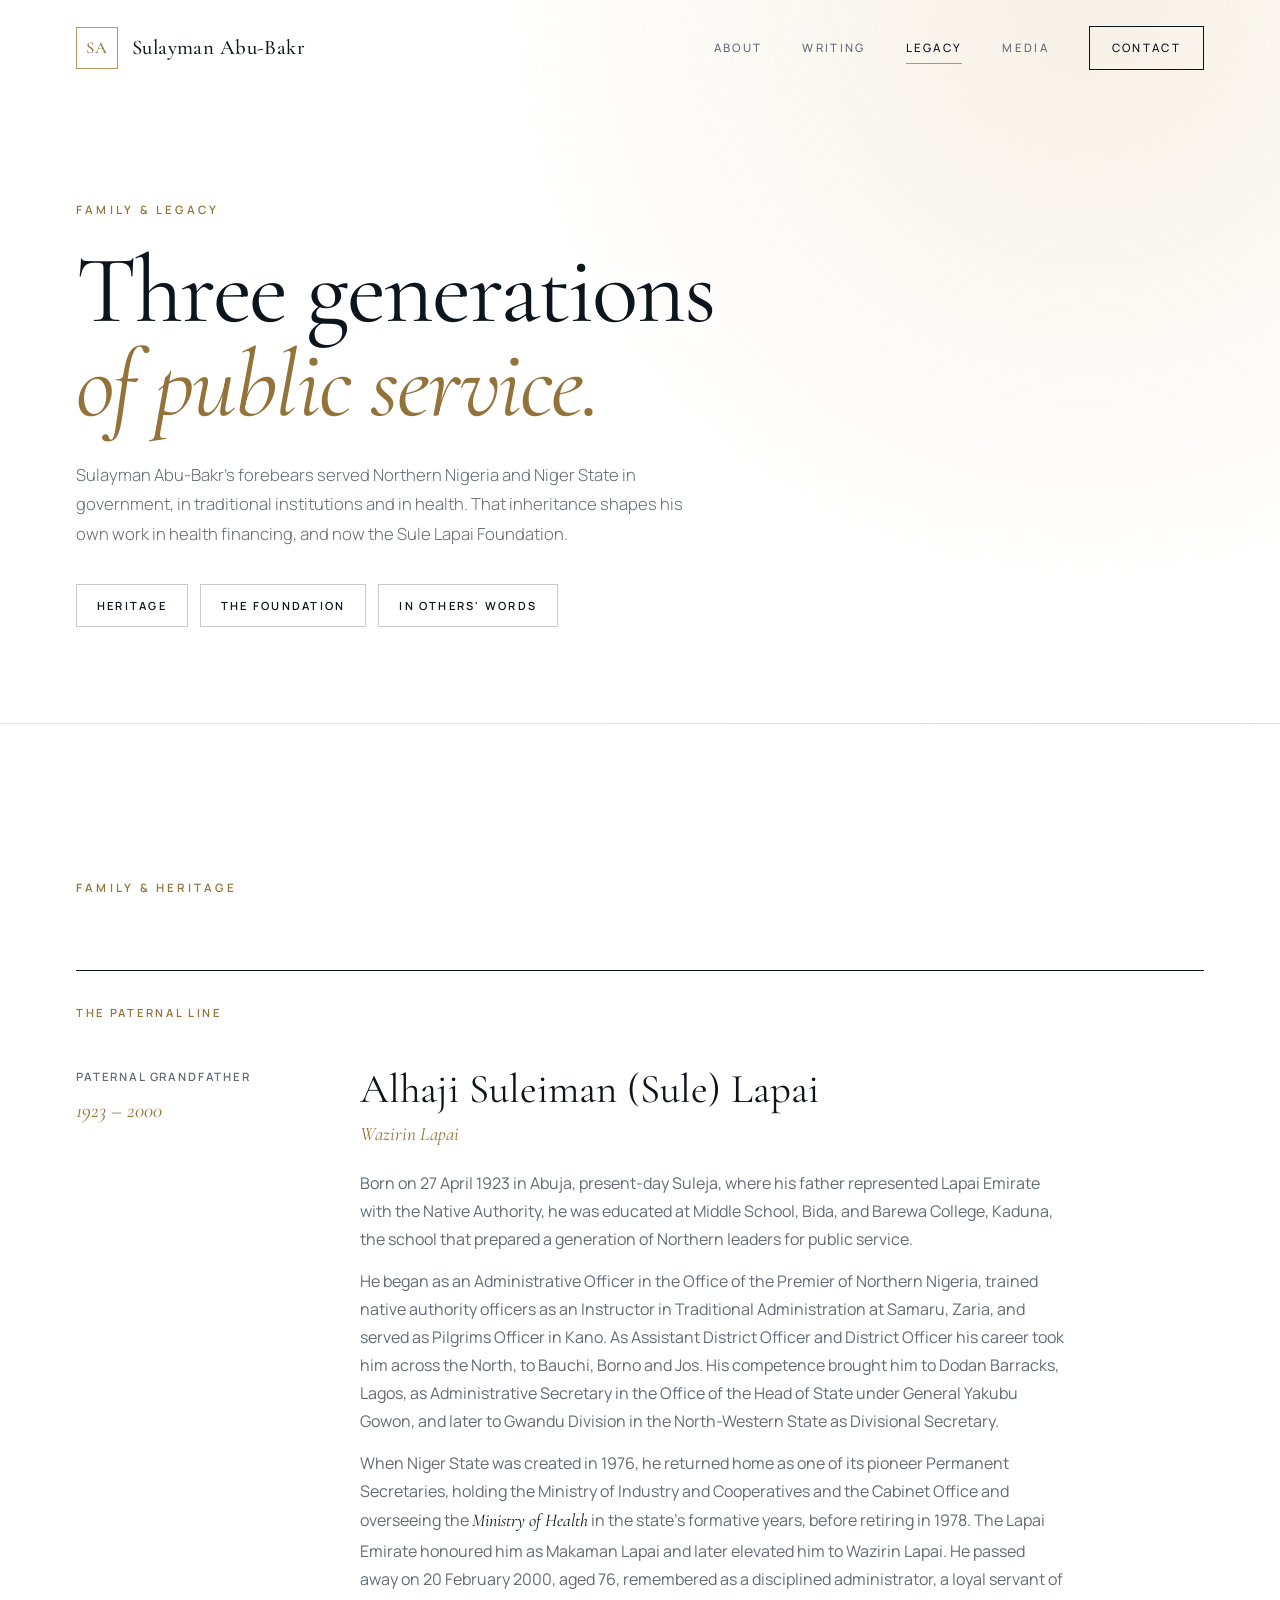
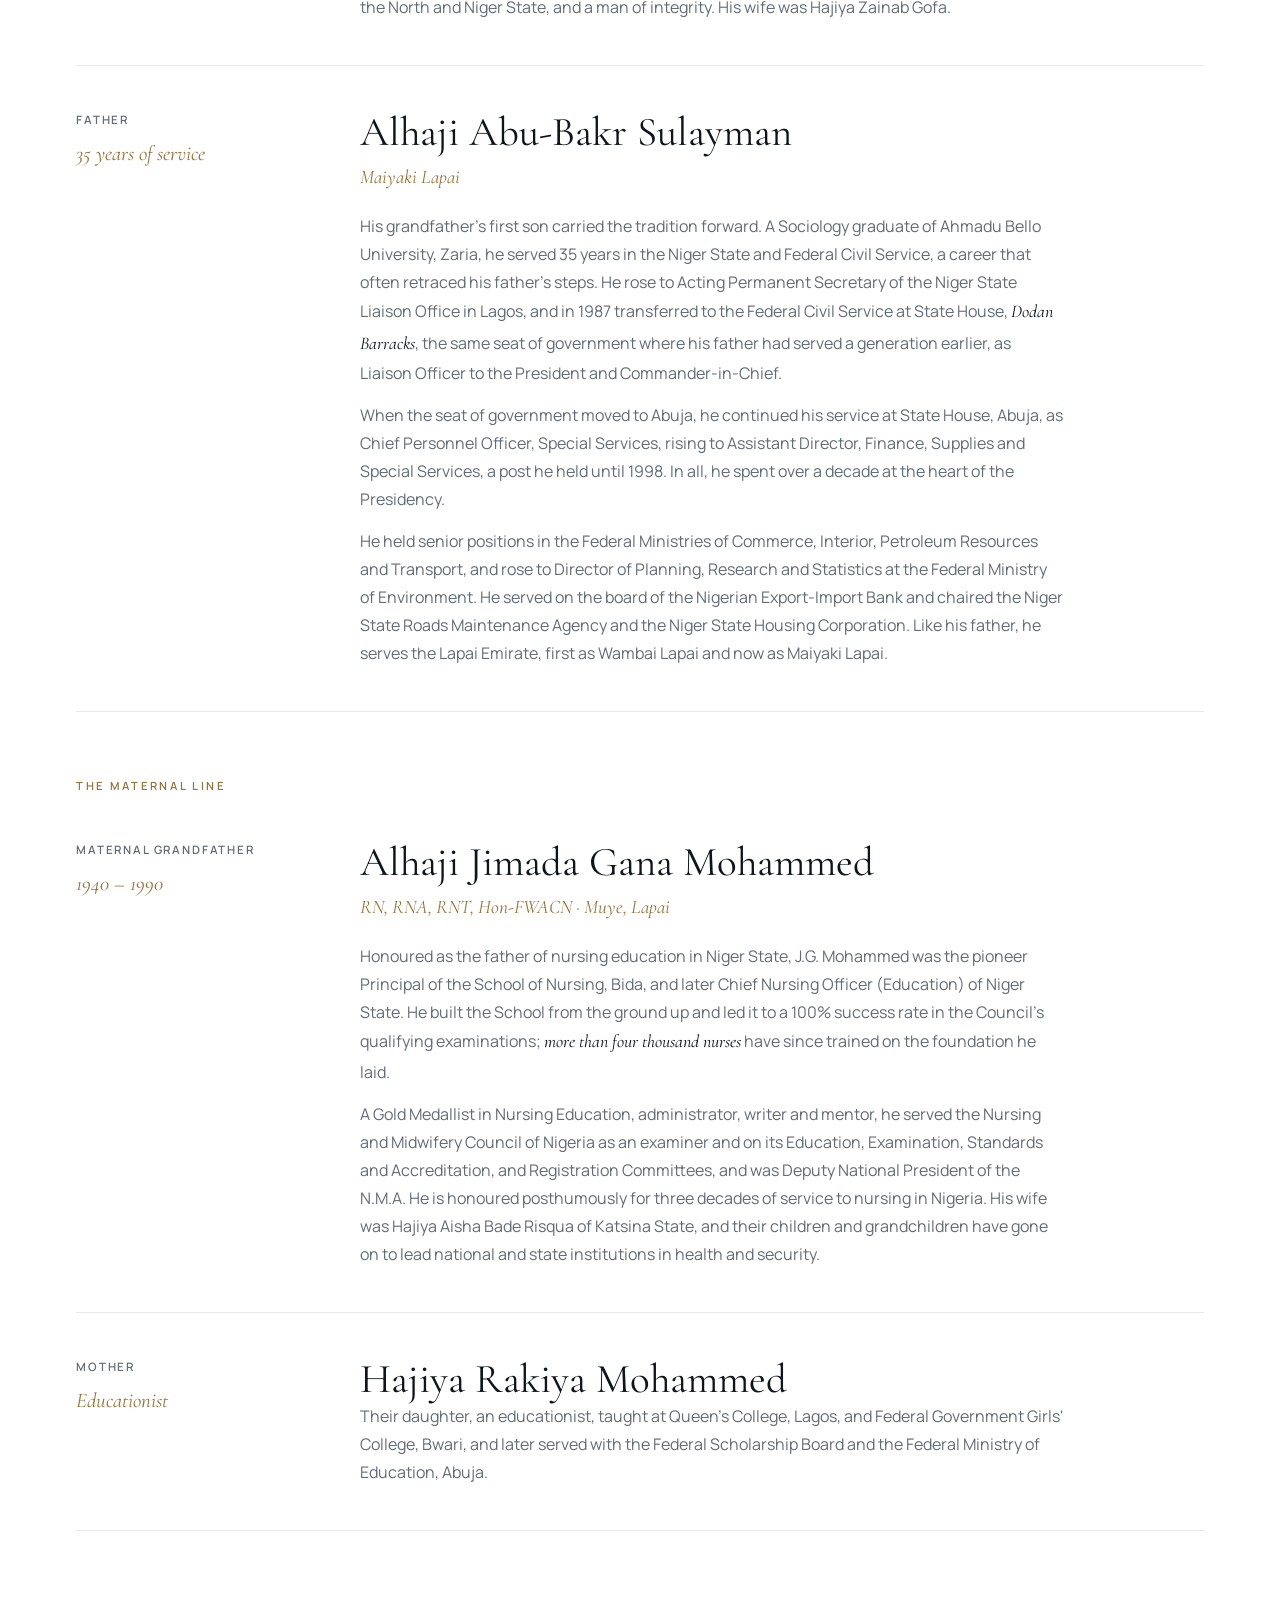
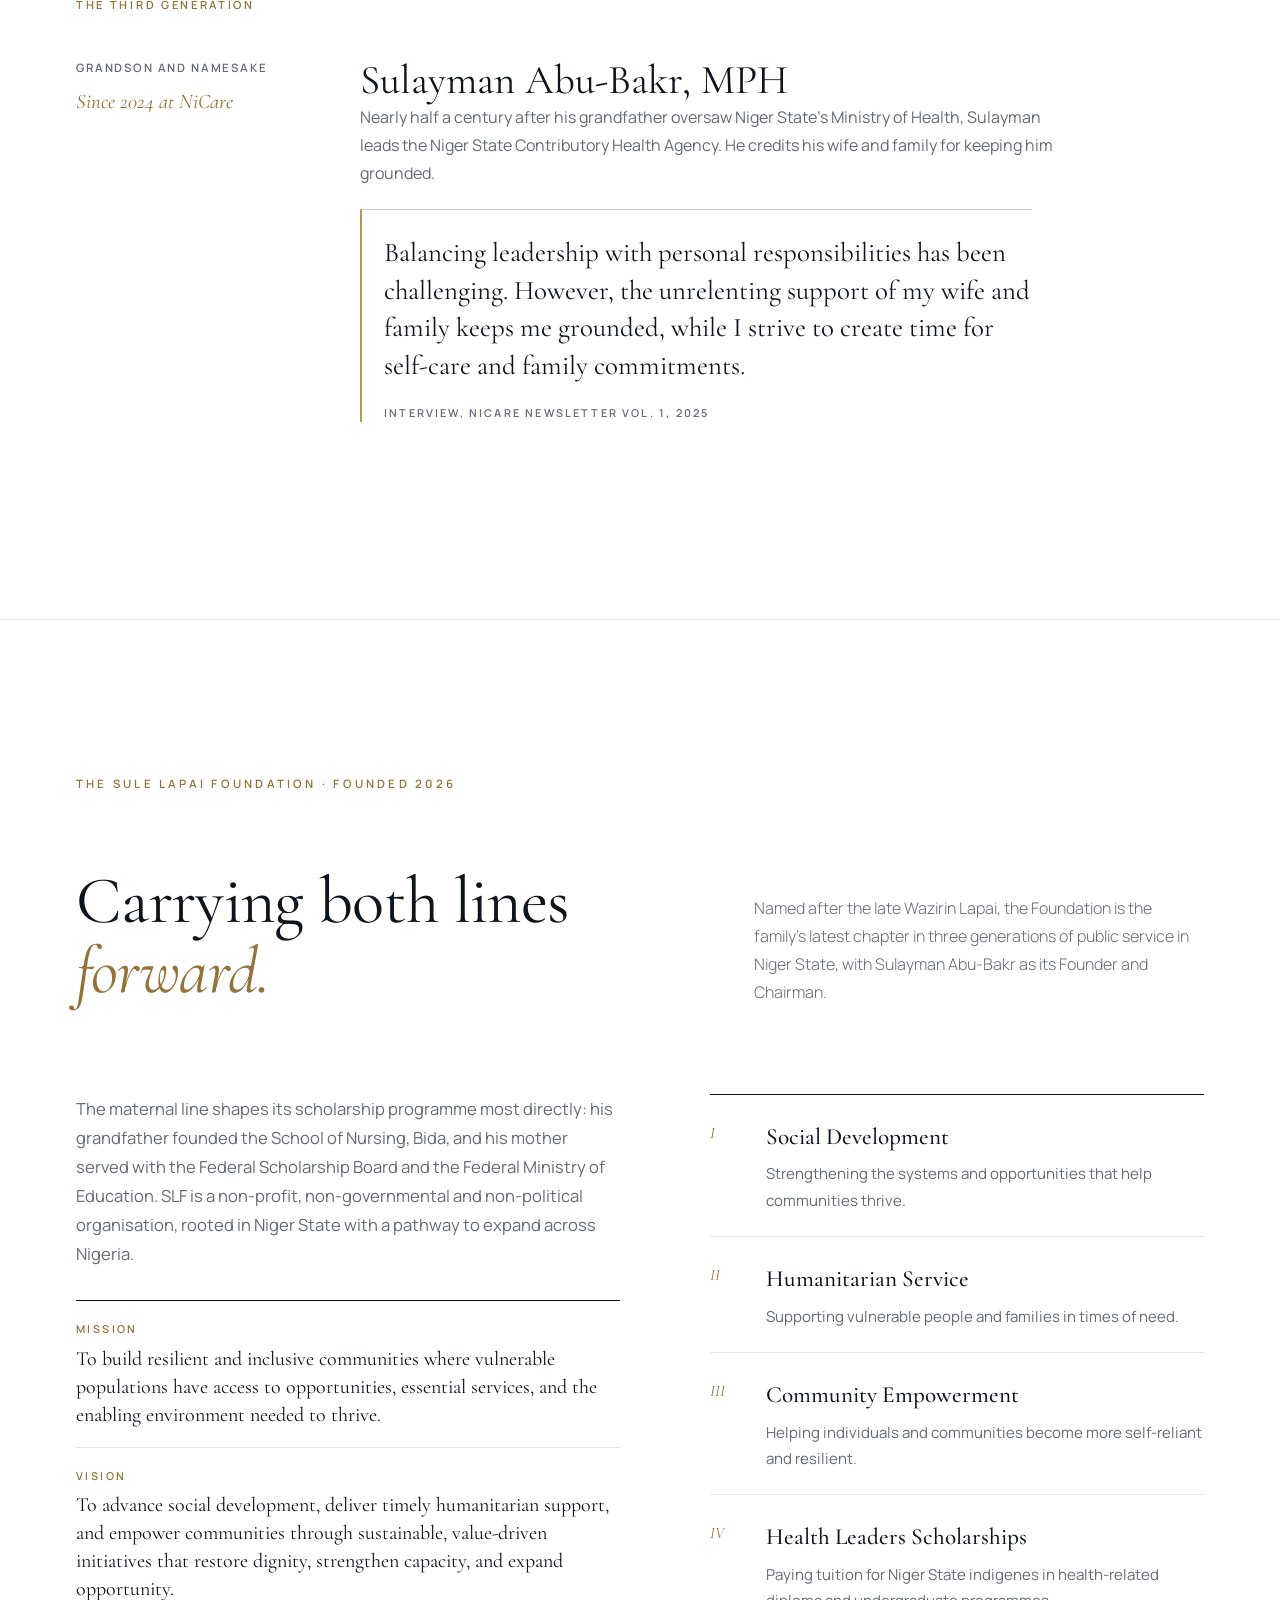
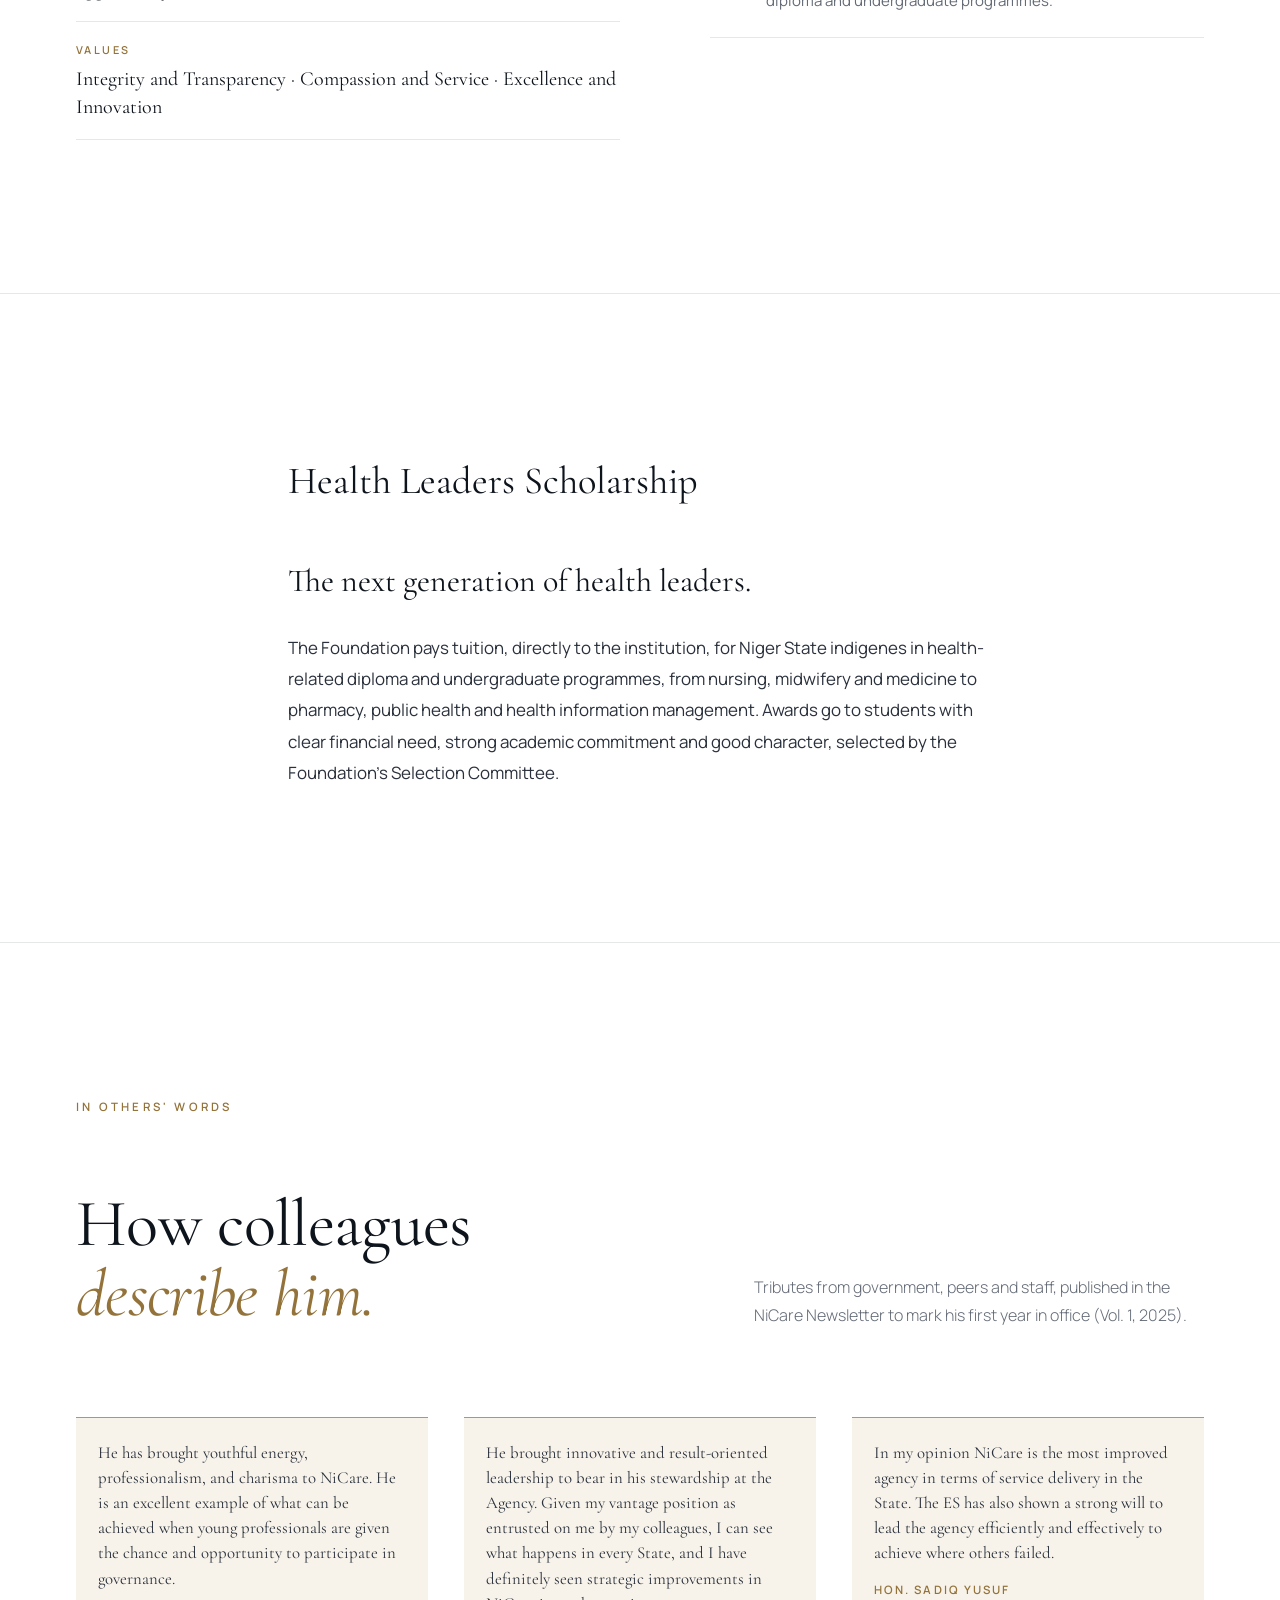
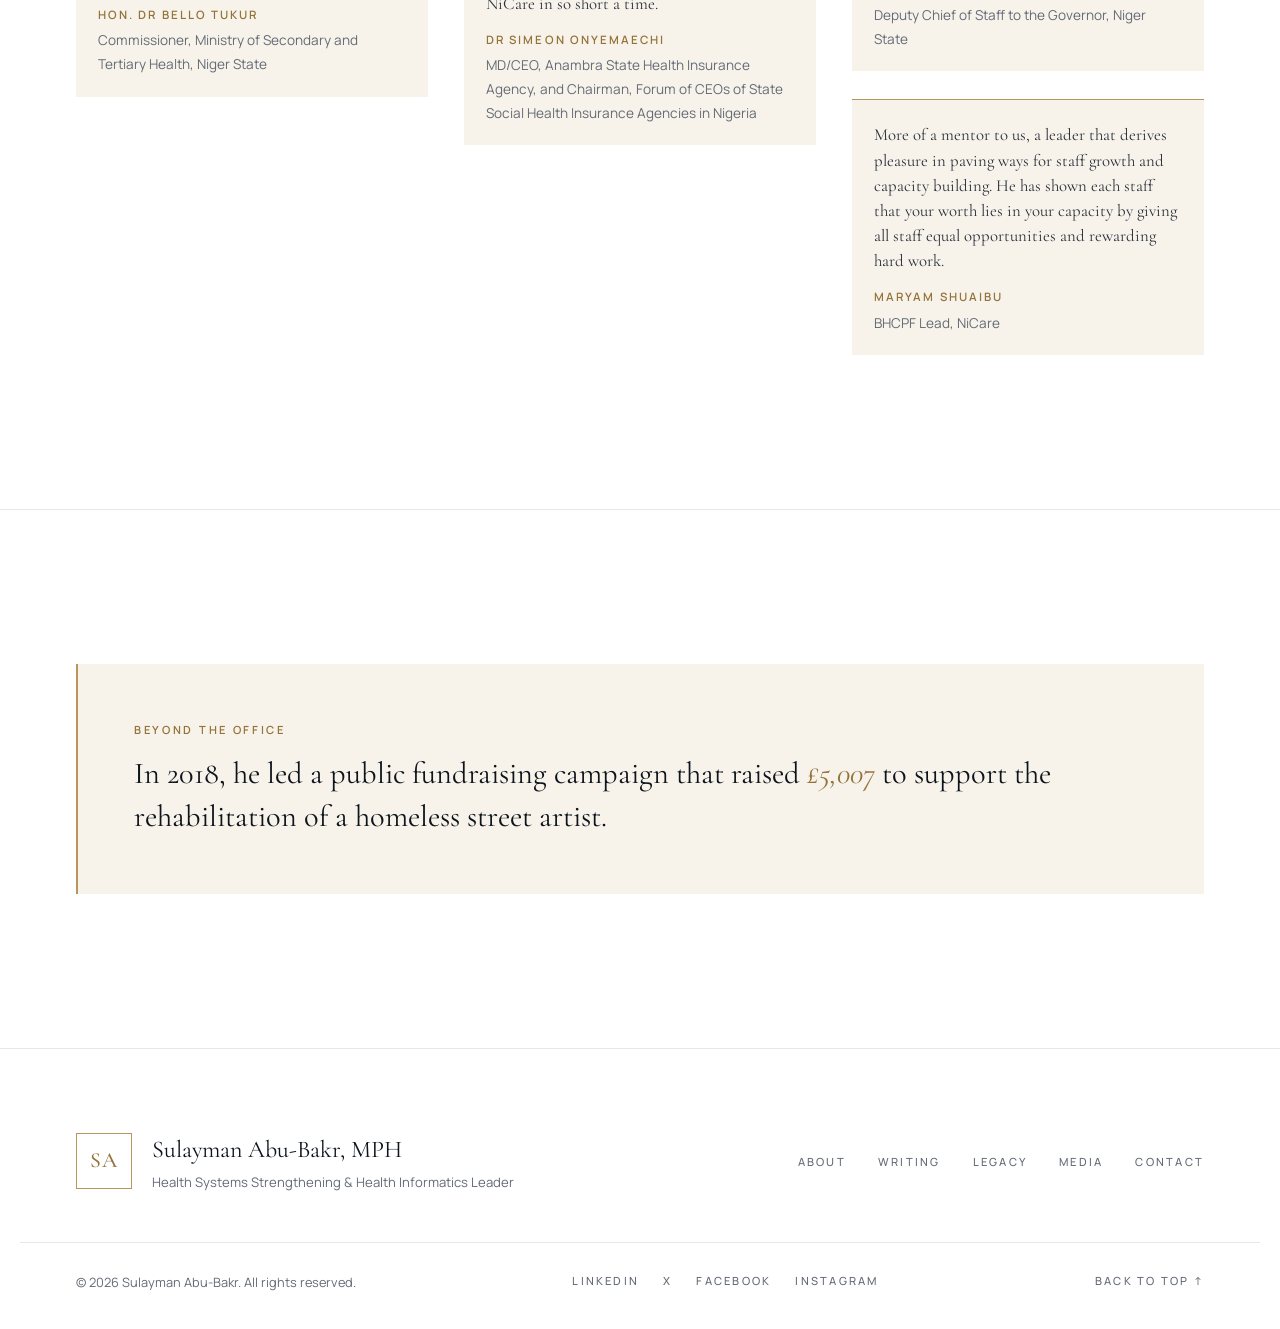
==== commit 85eacd07: "Correct his mother's ministry to Federal Ministry of Education Co-Authored-By: Claude Opus 5.5 (1M c" ====
--- a/family.html
+++ b/family.html
@@ -159,7 +159,7 @@
               <h2 class="gen__name">Hajiya Rakiya Mohammed</h2>
               <p>Their daughter, an educationist, taught at Queen's College, Lagos, and Federal Government Girls'
                  College, Bwari, and later served with the Federal Scholarship Board and the Federal Ministry of
-                 Health, Abuja.</p>
+                 Education, Abuja.</p>
             </div>
           </article>
 
@@ -205,7 +205,7 @@
           <div class="foundation__text reveal">
             <p>The maternal line shapes its scholarship programme most directly: his grandfather founded the School of
                Nursing, Bida, and his mother served with the Federal Scholarship Board and the Federal Ministry of
-               Health. SLF is a non-profit, non-governmental and non-political organisation, rooted in Niger State
+               Education. SLF is a non-profit, non-governmental and non-political organisation, rooted in Niger State
                with a pathway to expand across Nigeria.</p>
             <dl class="foundation__mv">
               <div><dt>Mission</dt><dd>To build resilient and inclusive communities where vulnerable populations have access to opportunities, essential services, and the enabling environment needed to thrive.</dd></div>
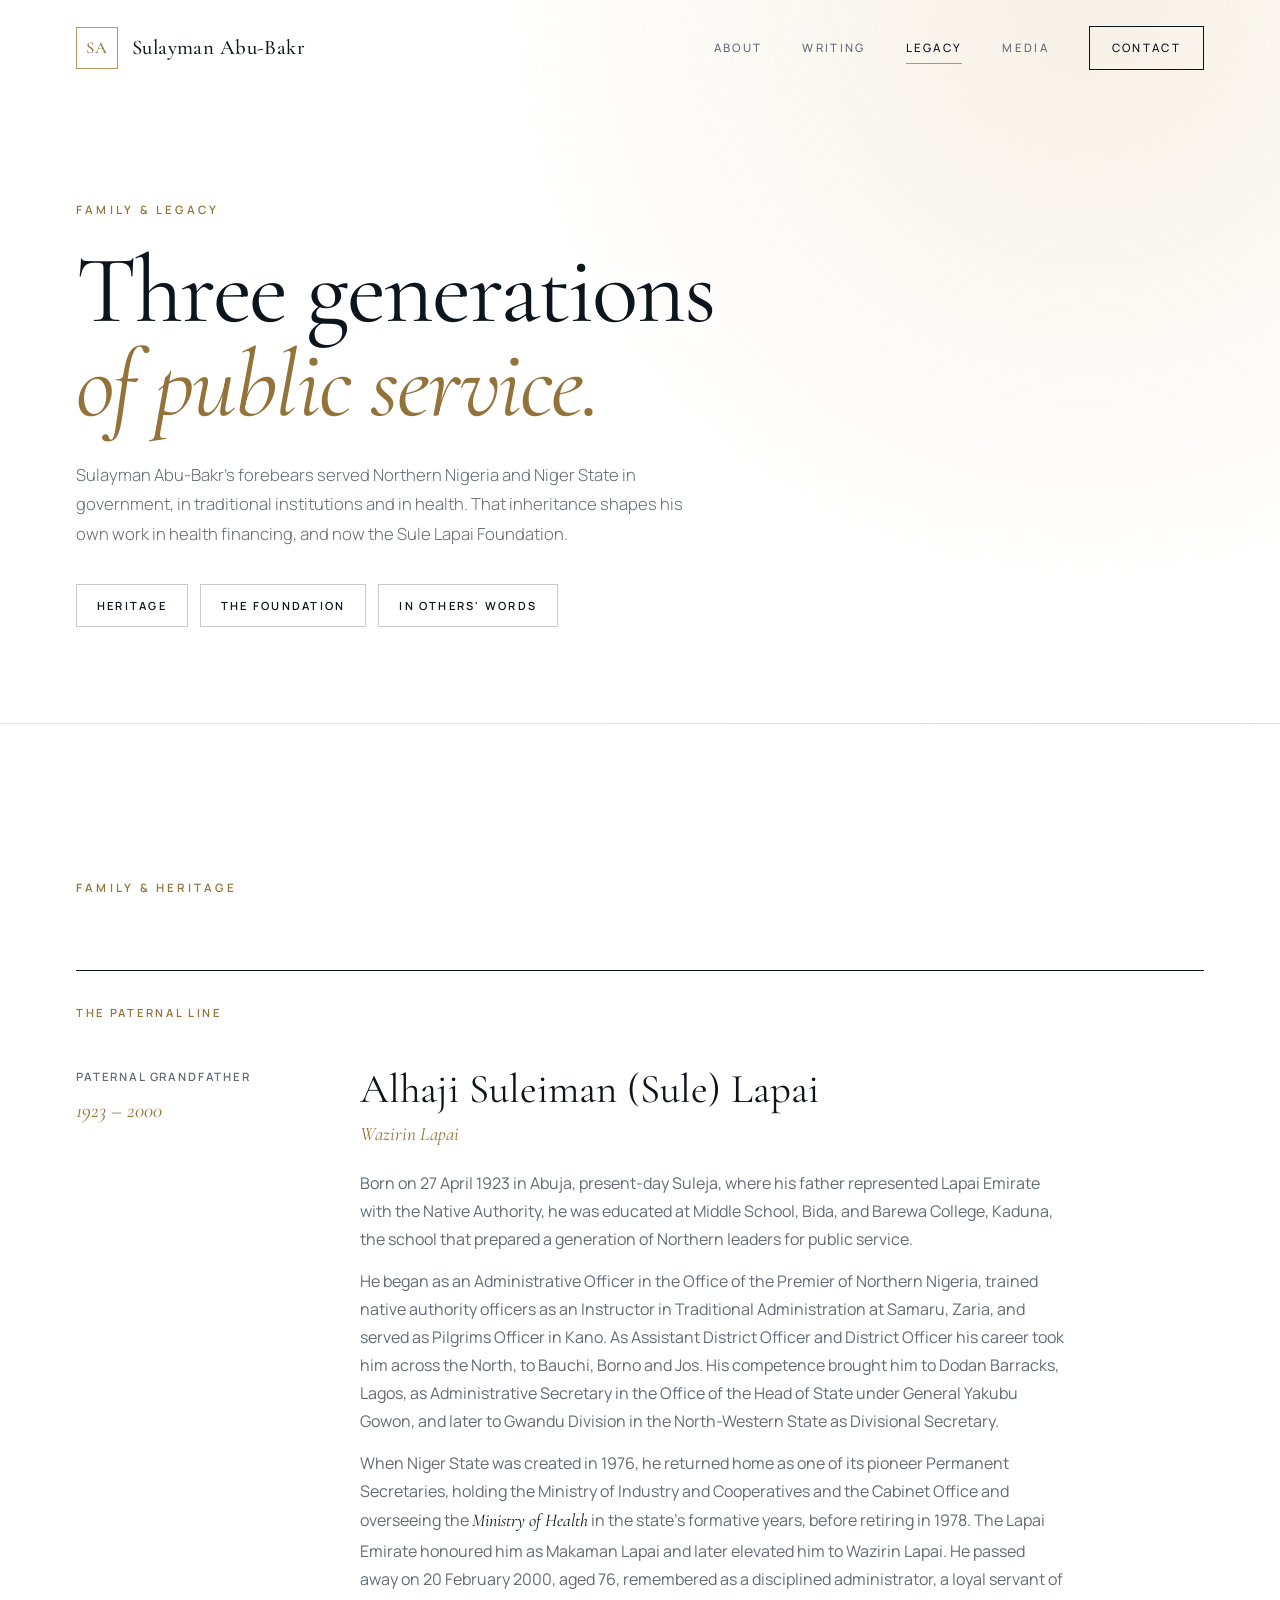
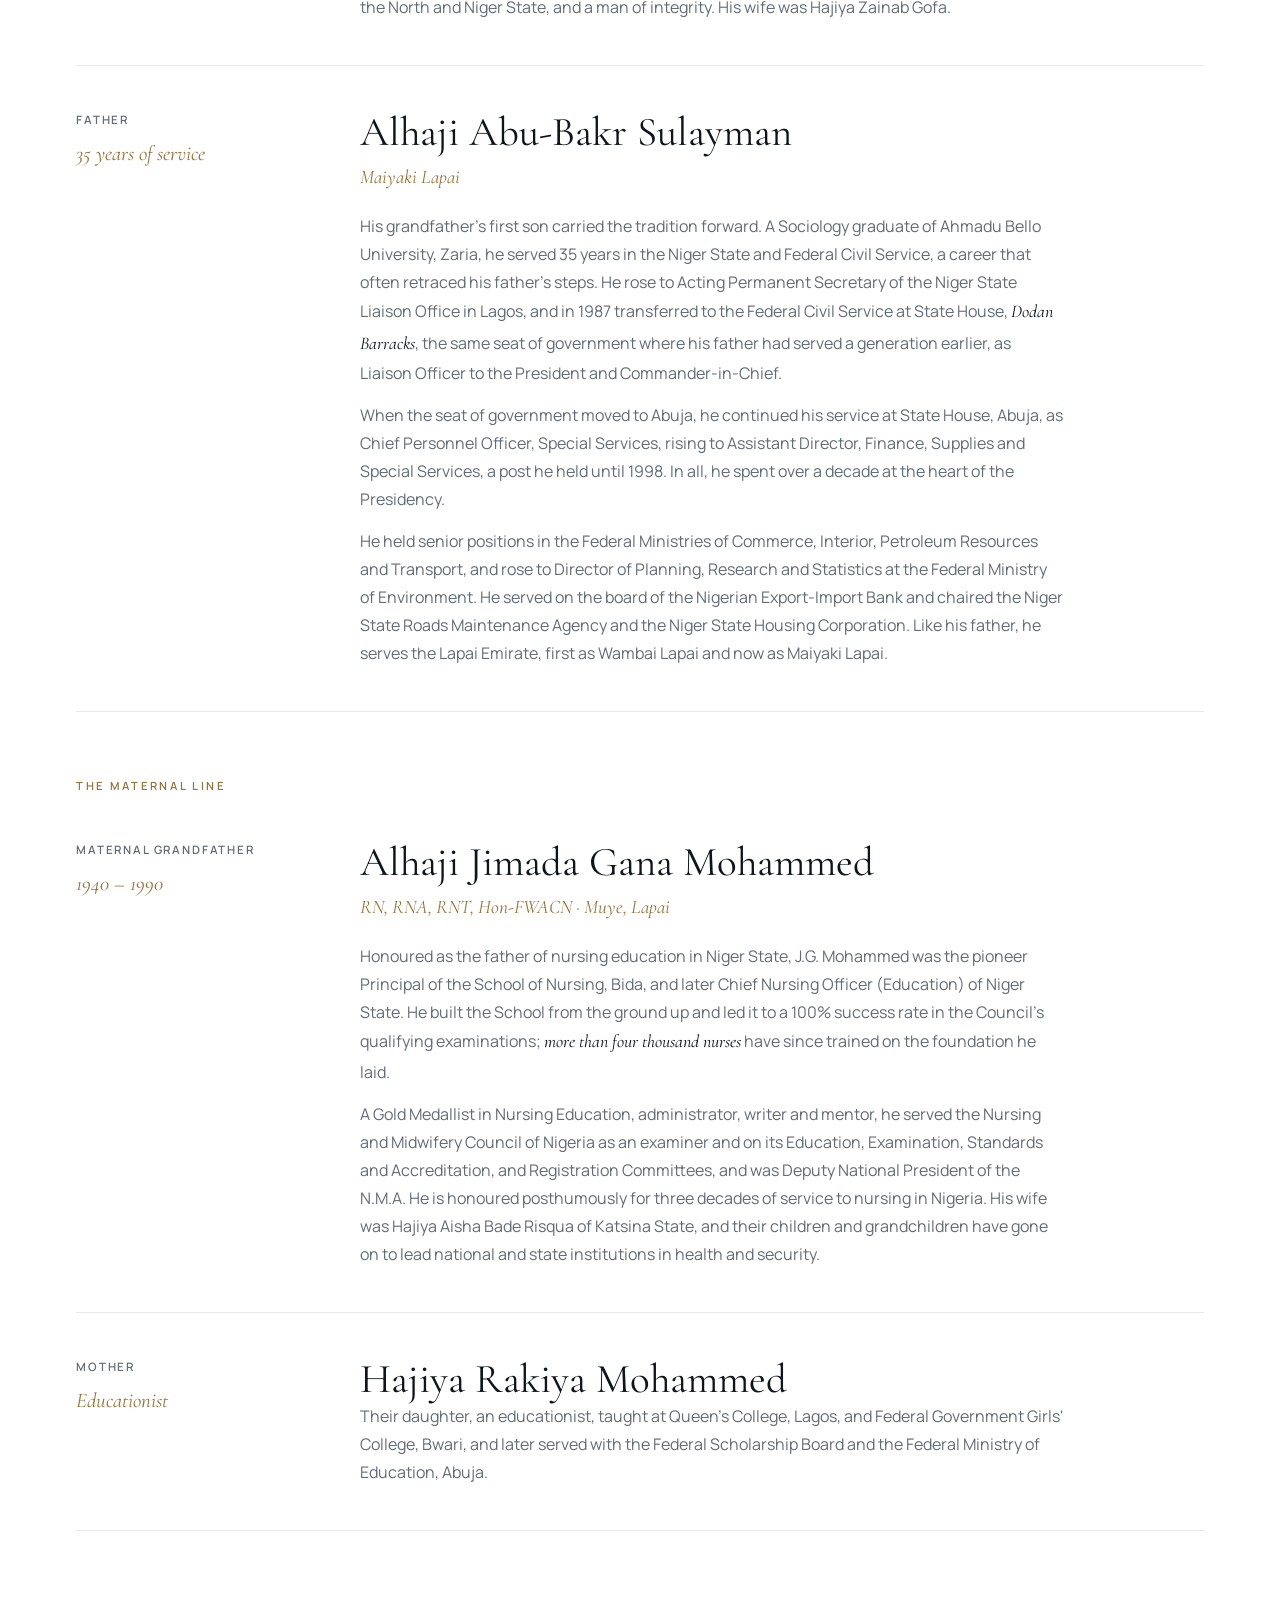
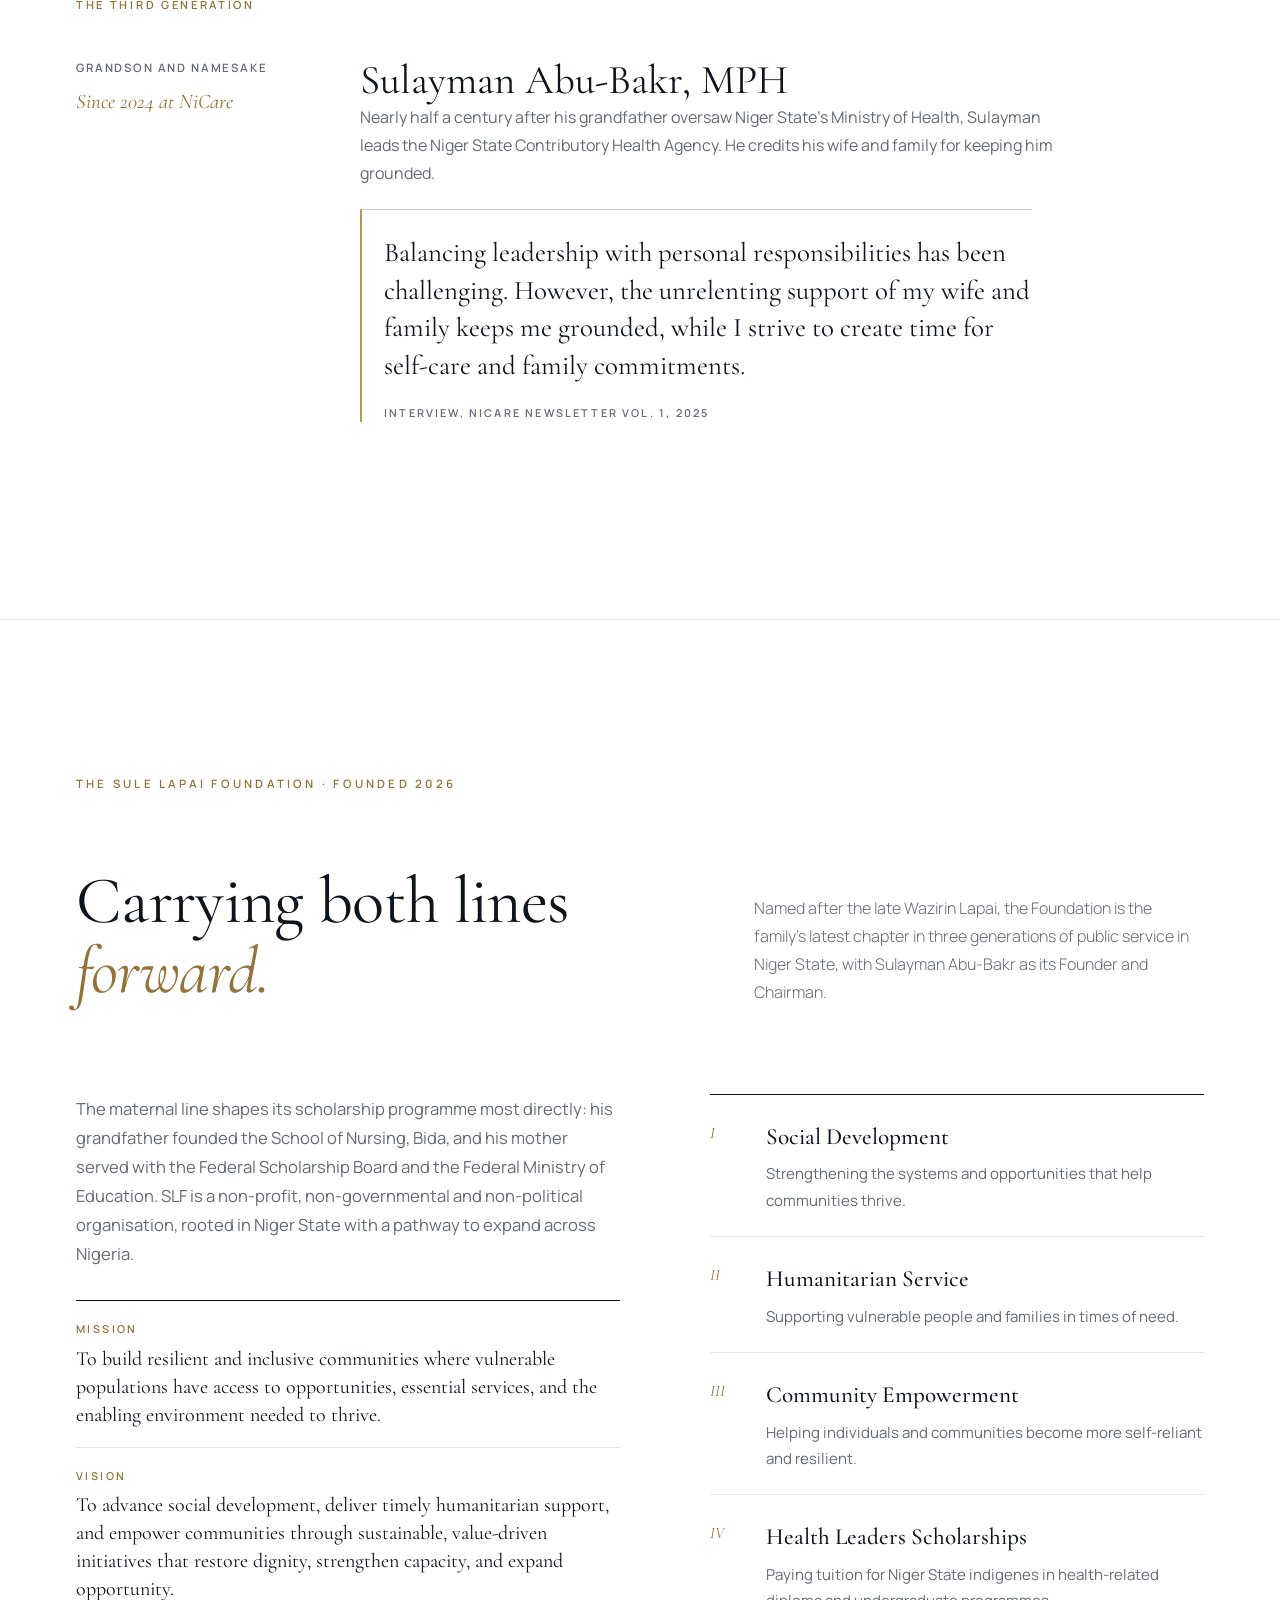
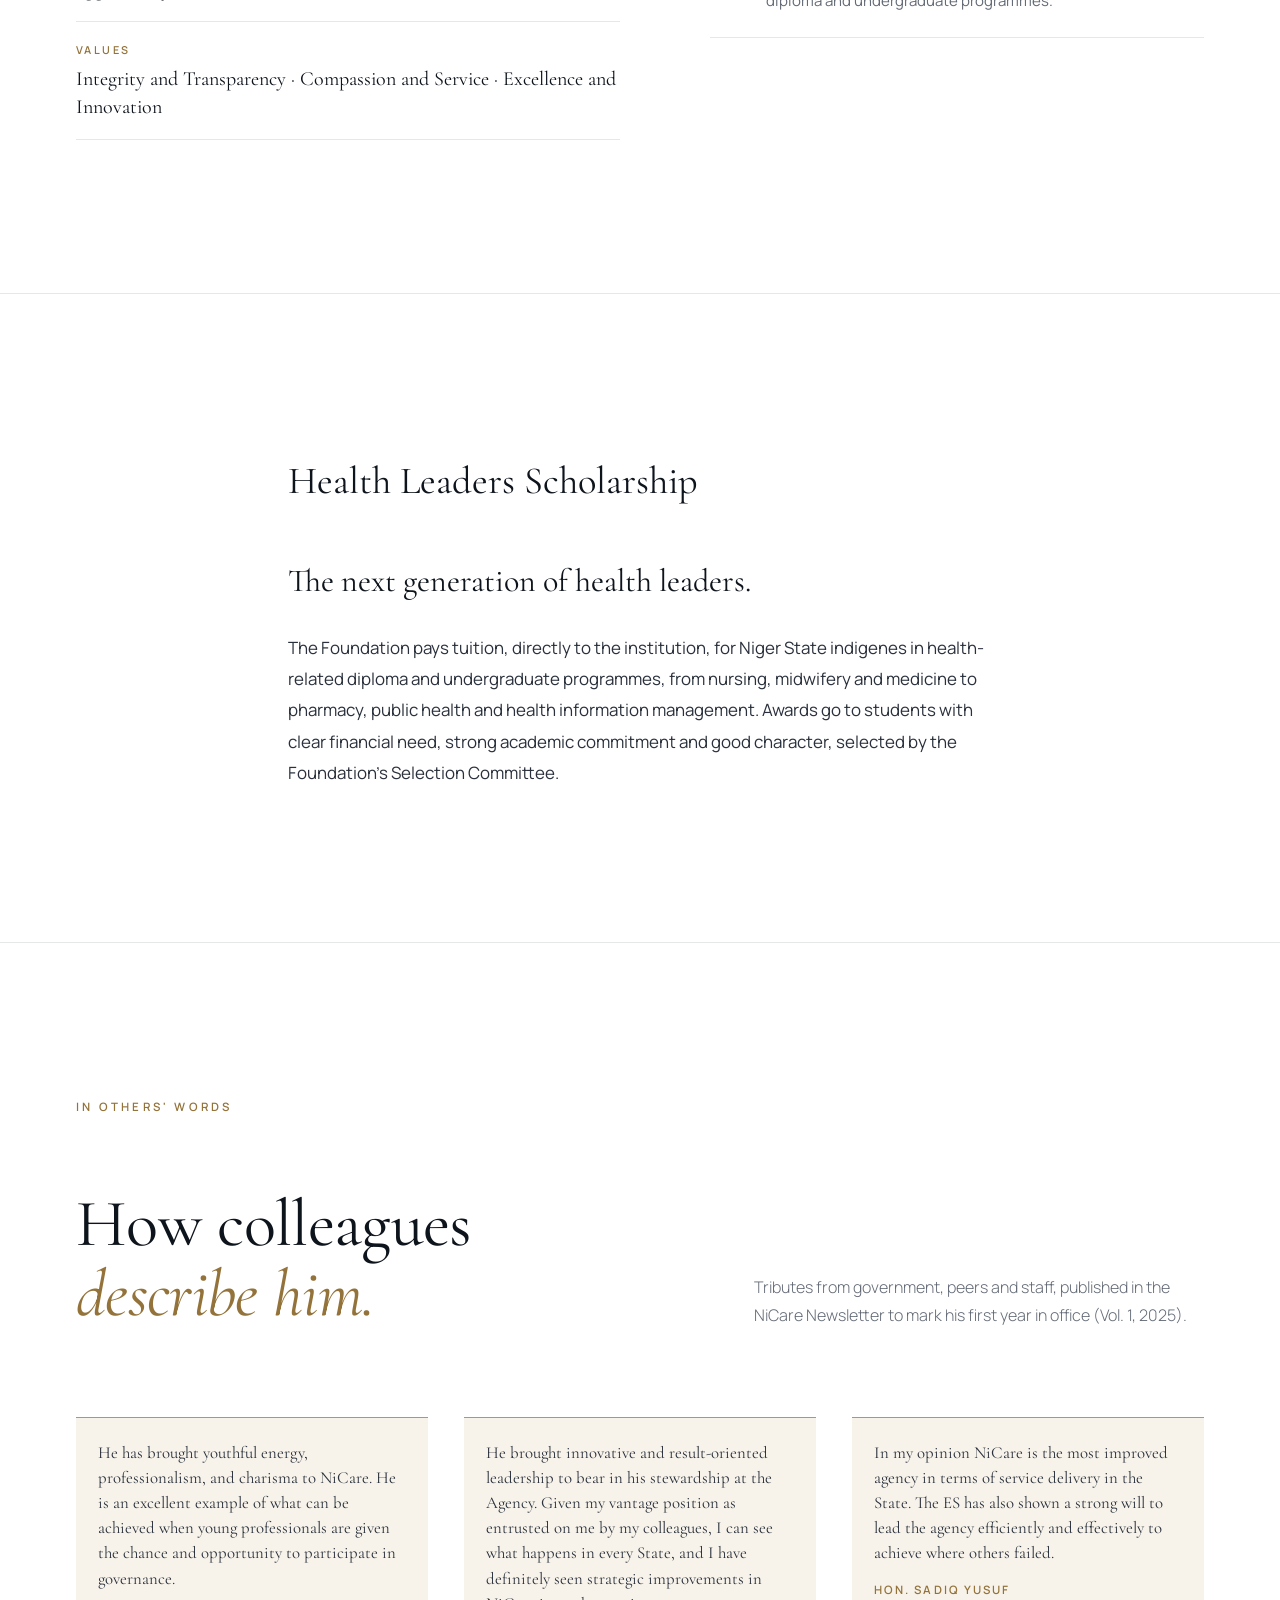
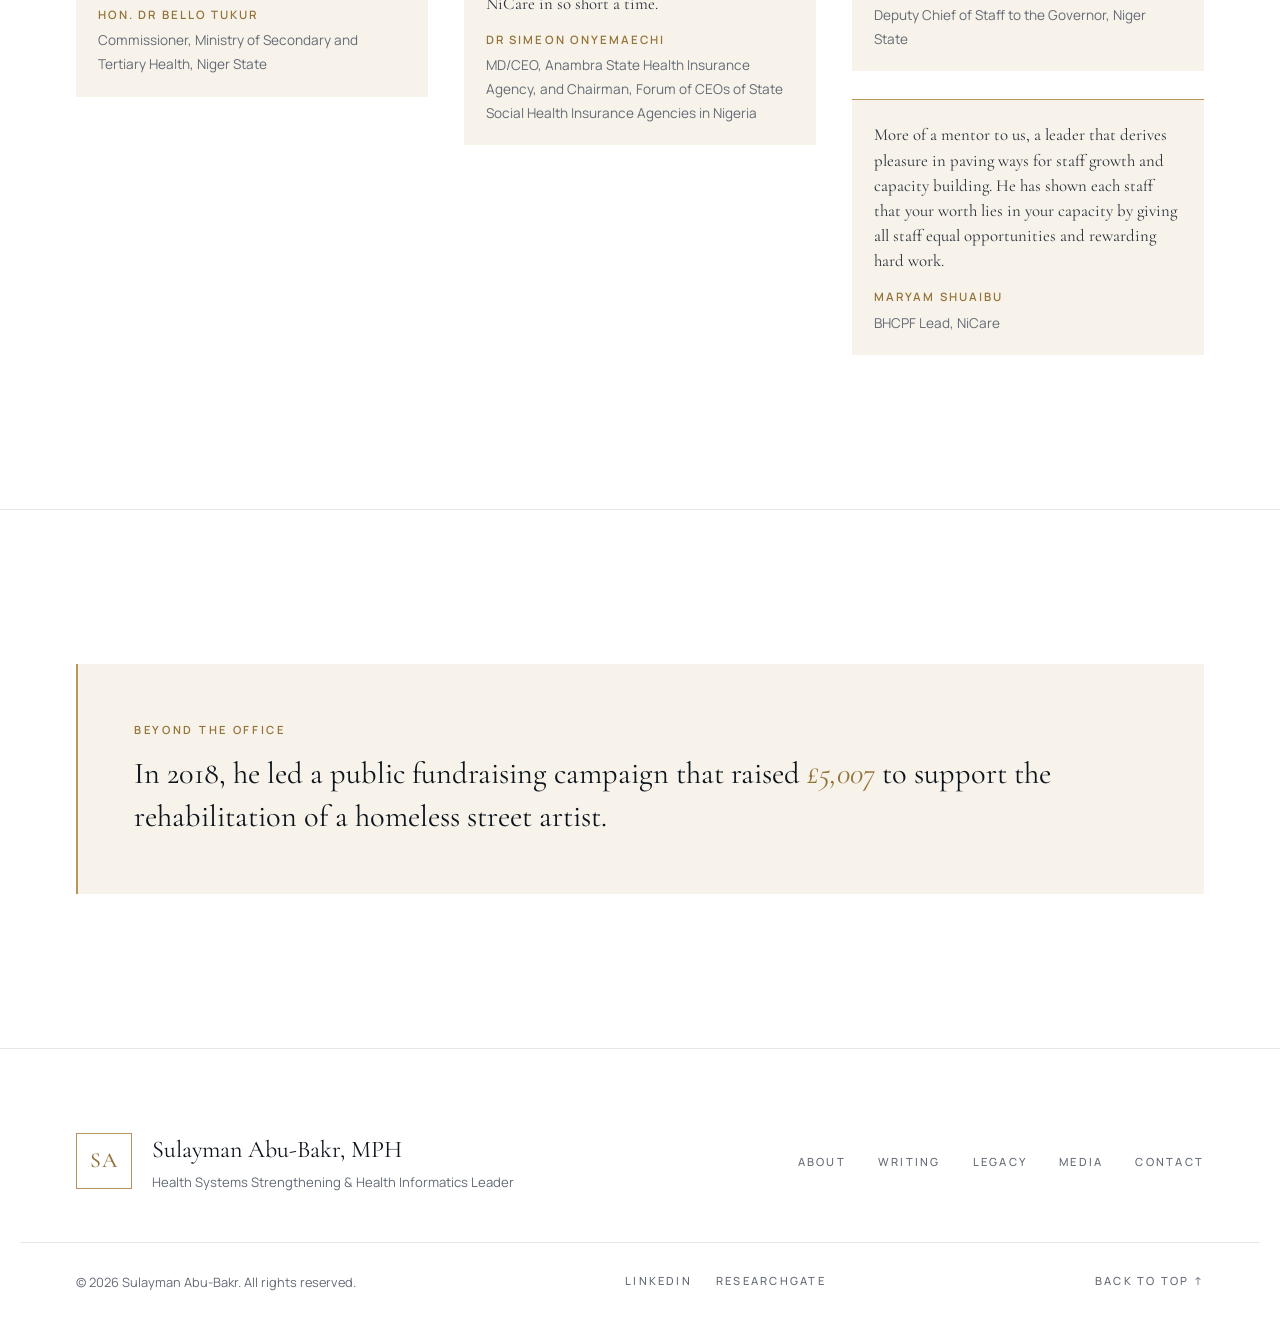
==== commit 60a95f2c: "Social links in every footer; remove placeholder links Home footer gains LinkedIn and ResearchGate. " ====
--- a/family.html
+++ b/family.html
@@ -8,7 +8,9 @@
   <meta property="og:title" content="Family &amp; Legacy — Sulayman Abu-Bakr, MPH">
   <meta property="og:description" content="Health Systems Strengthening & Health Informatics Leader. Executive Secretary/CEO, Niger State Contributory Health Agency.">
   <meta property="og:type" content="profile">
-  <meta property="og:image" content="images/portrait.jpg">
+  <meta property="og:image" content="https://www.sulaymanabu-bakr.com/images/gallery/official-portrait.jpg">
+  <meta property="og:url" content="https://www.sulaymanabu-bakr.com/family">
+  <link rel="canonical" href="https://www.sulaymanabu-bakr.com/family">
   <meta name="theme-color" content="#ffffff">
 
   <link rel="icon" href="images/favicon.svg" type="image/svg+xml">
@@ -307,12 +309,10 @@
     </div>
     <div class="container footer__base">
       <p>© <span id="year"></span> Sulayman Abu-Bakr. All rights reserved.</p>
-      <!-- PLACEHOLDERS: replace href="#" on X, Facebook and Instagram with the real profile URLs -->
       <nav class="footer__social" aria-label="Social media">
         <a href="https://www.linkedin.com/in/sulayman-abu-bakr-mph-1808b078/" target="_blank" rel="noopener">LinkedIn</a>
-        <a href="#" target="_blank" rel="noopener">X</a>
-        <a href="#" target="_blank" rel="noopener">Facebook</a>
-        <a href="#" target="_blank" rel="noopener">Instagram</a>
+        <a href="https://www.researchgate.net/profile/Sulayman_Abu-Bakr" target="_blank" rel="noopener">ResearchGate</a>
+        <!-- Add X, Facebook and Instagram here once the profile URLs are confirmed -->
       </nav>
       <a href="#top" class="to-top">Back to top ↑</a>
     </div>
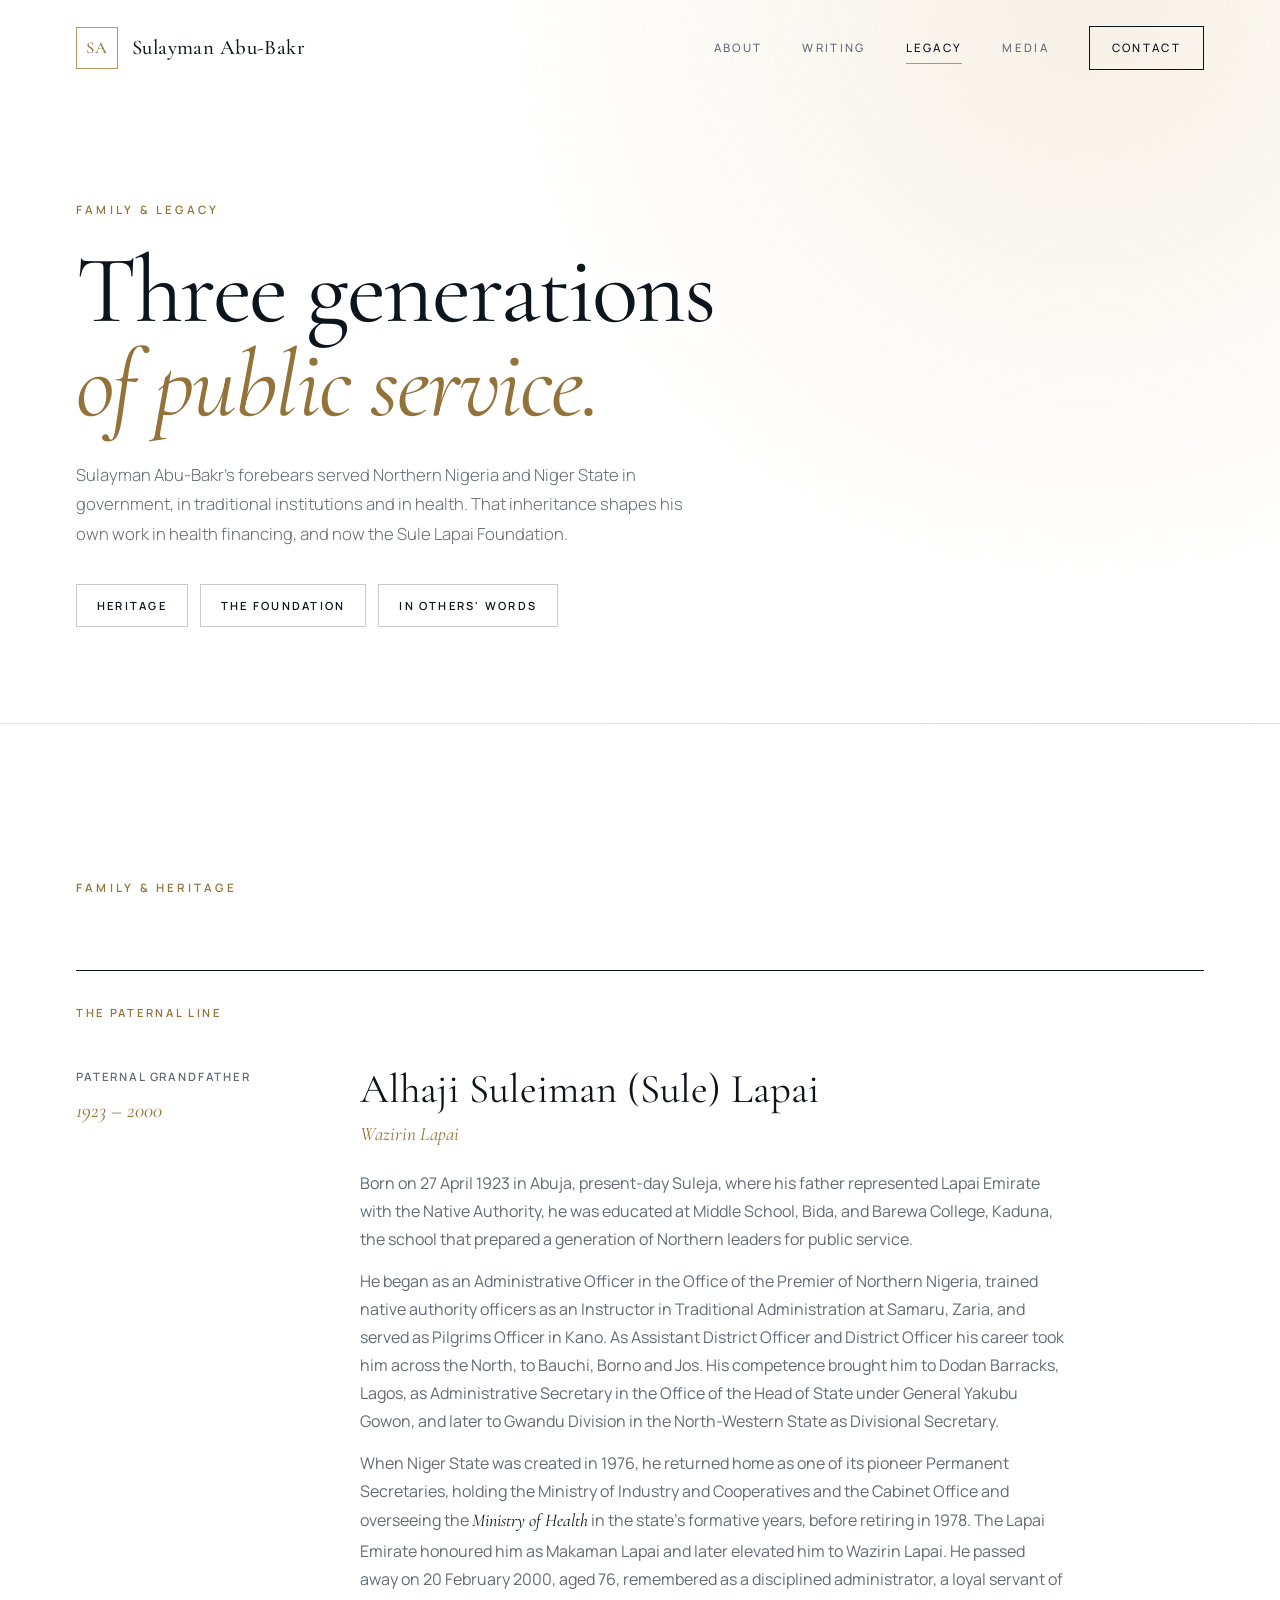
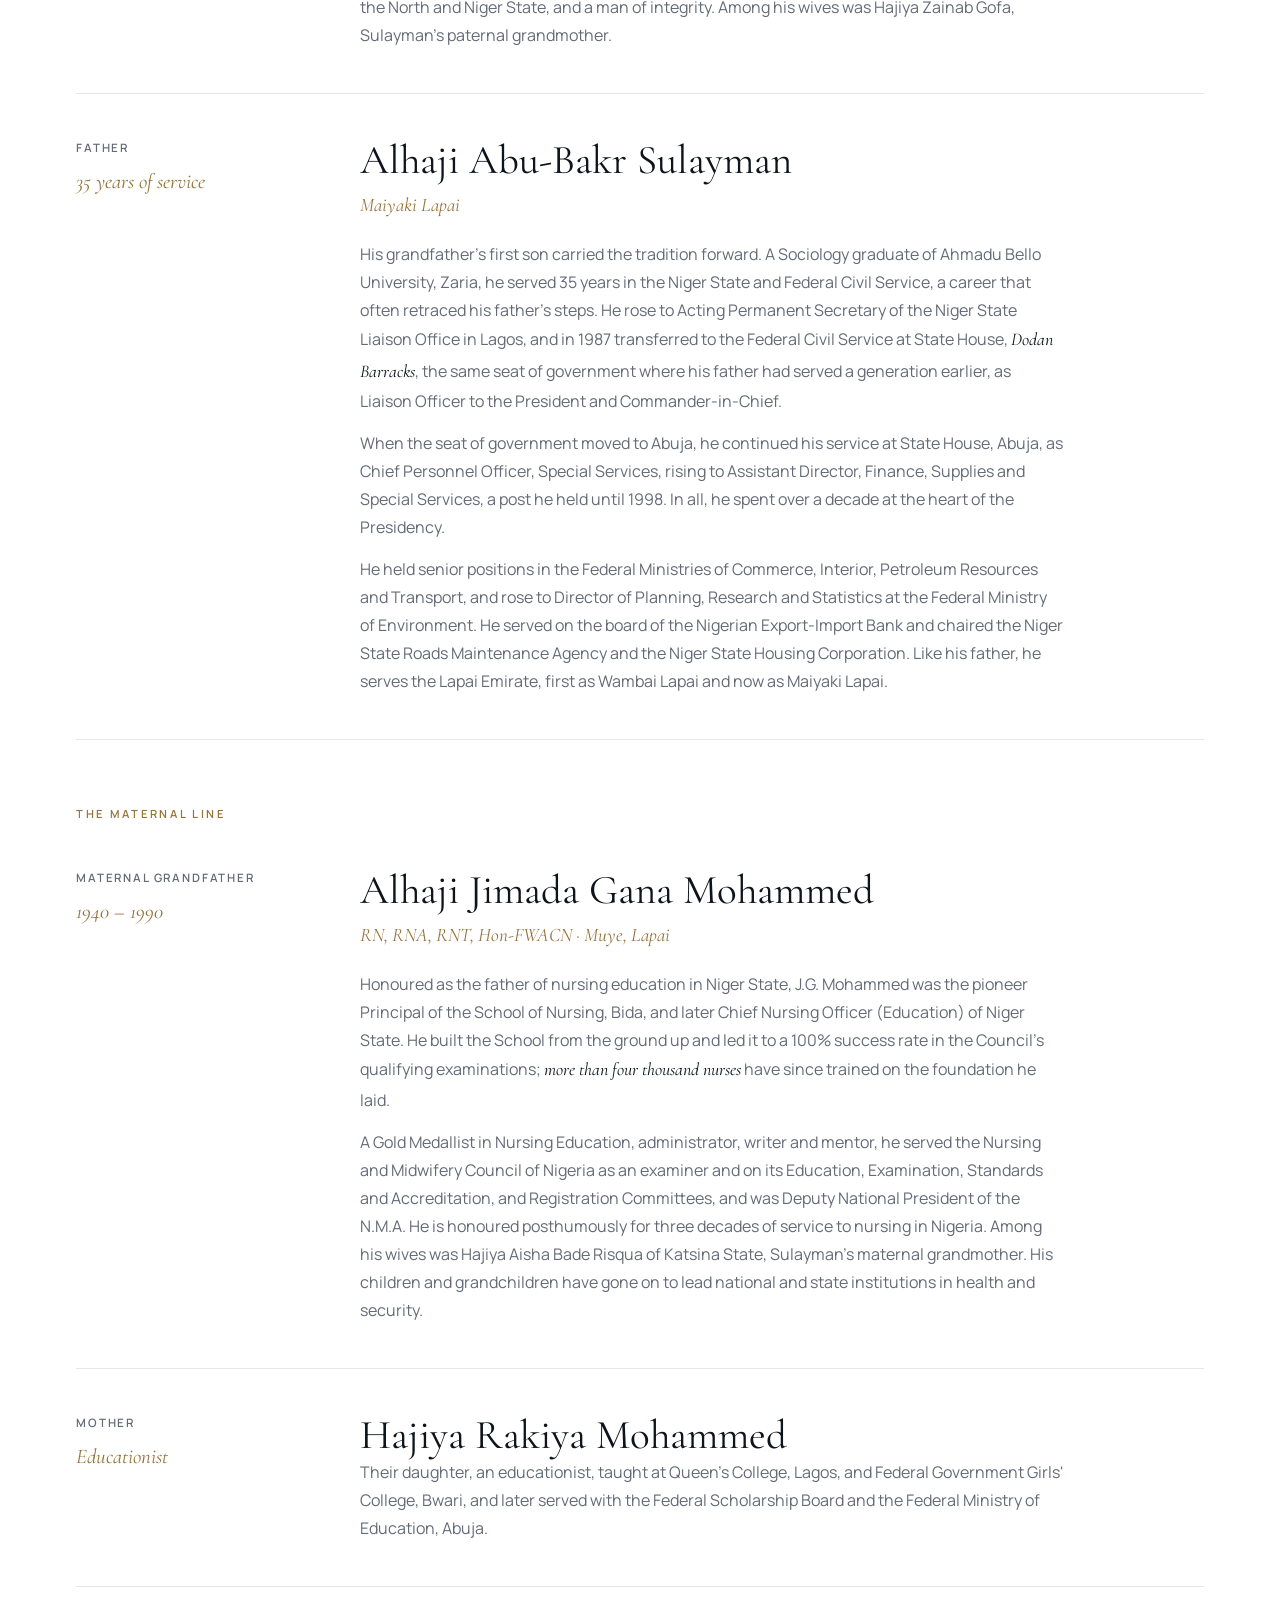
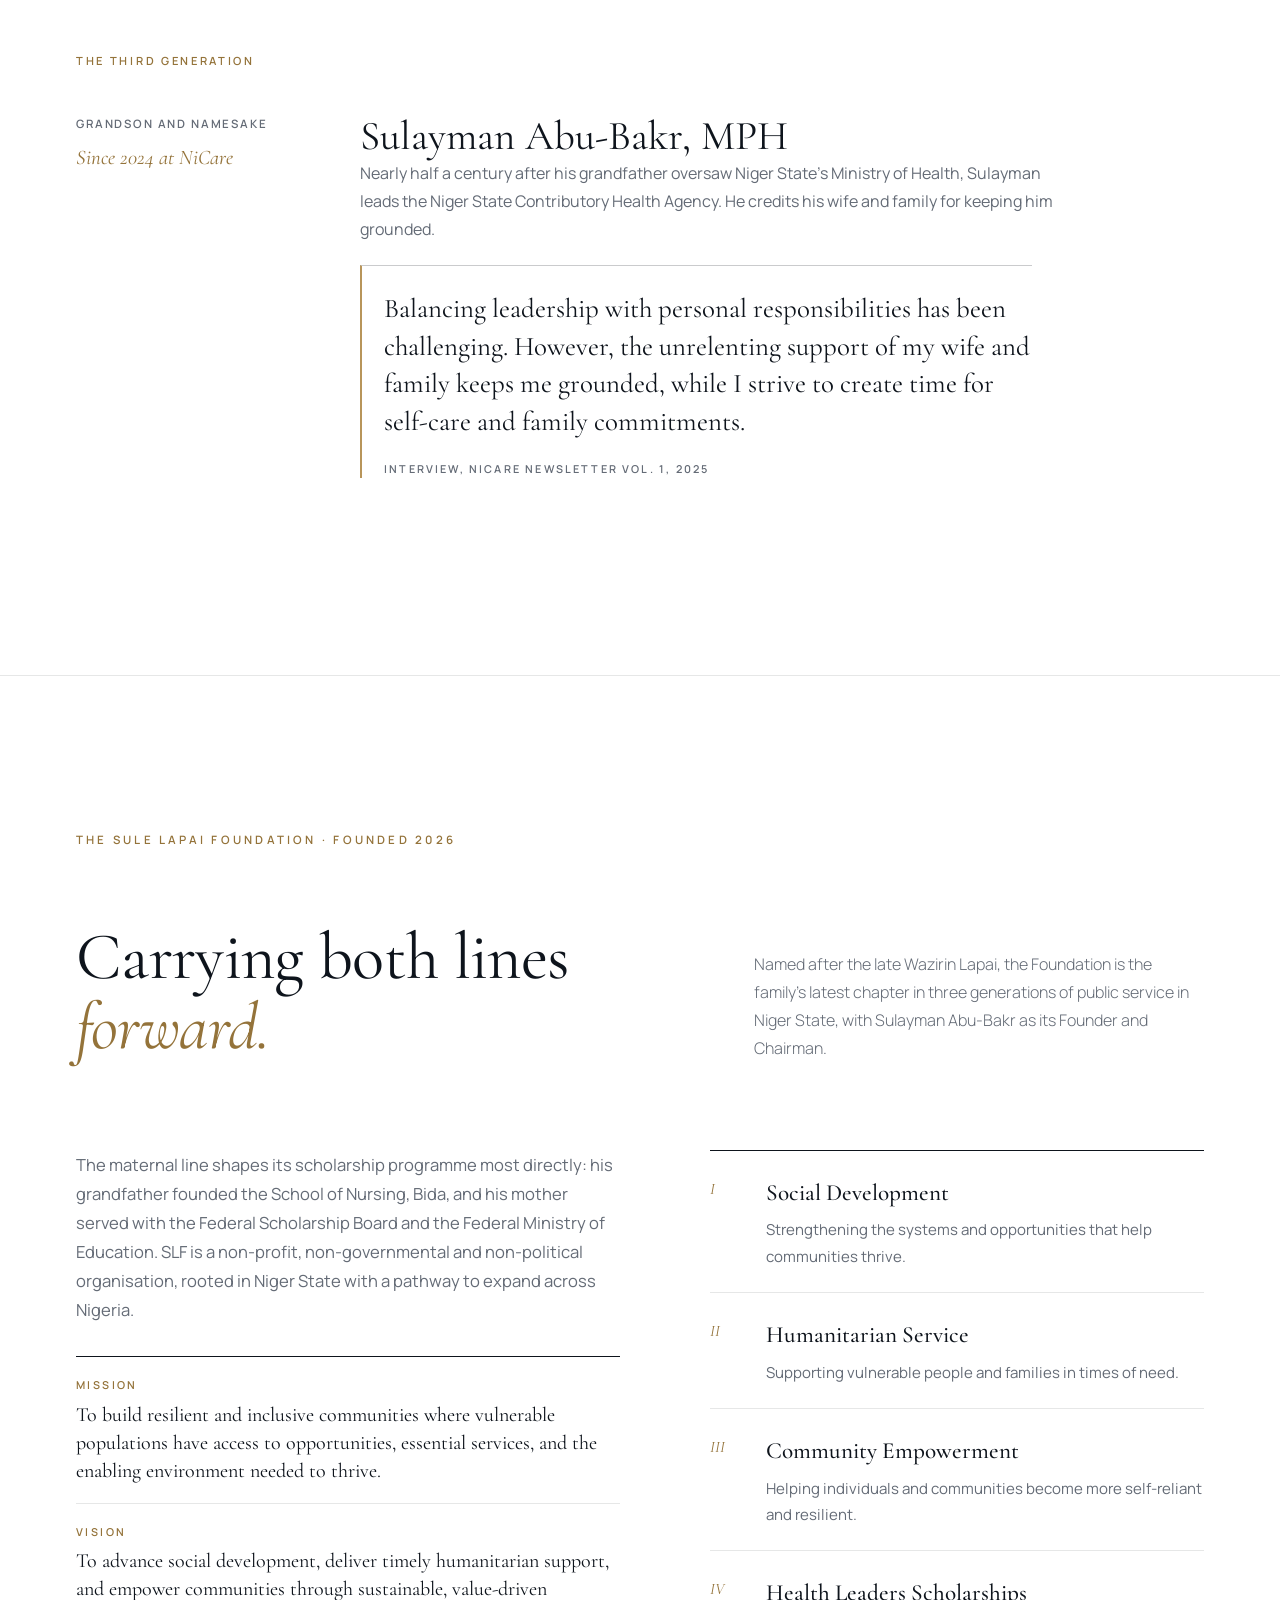
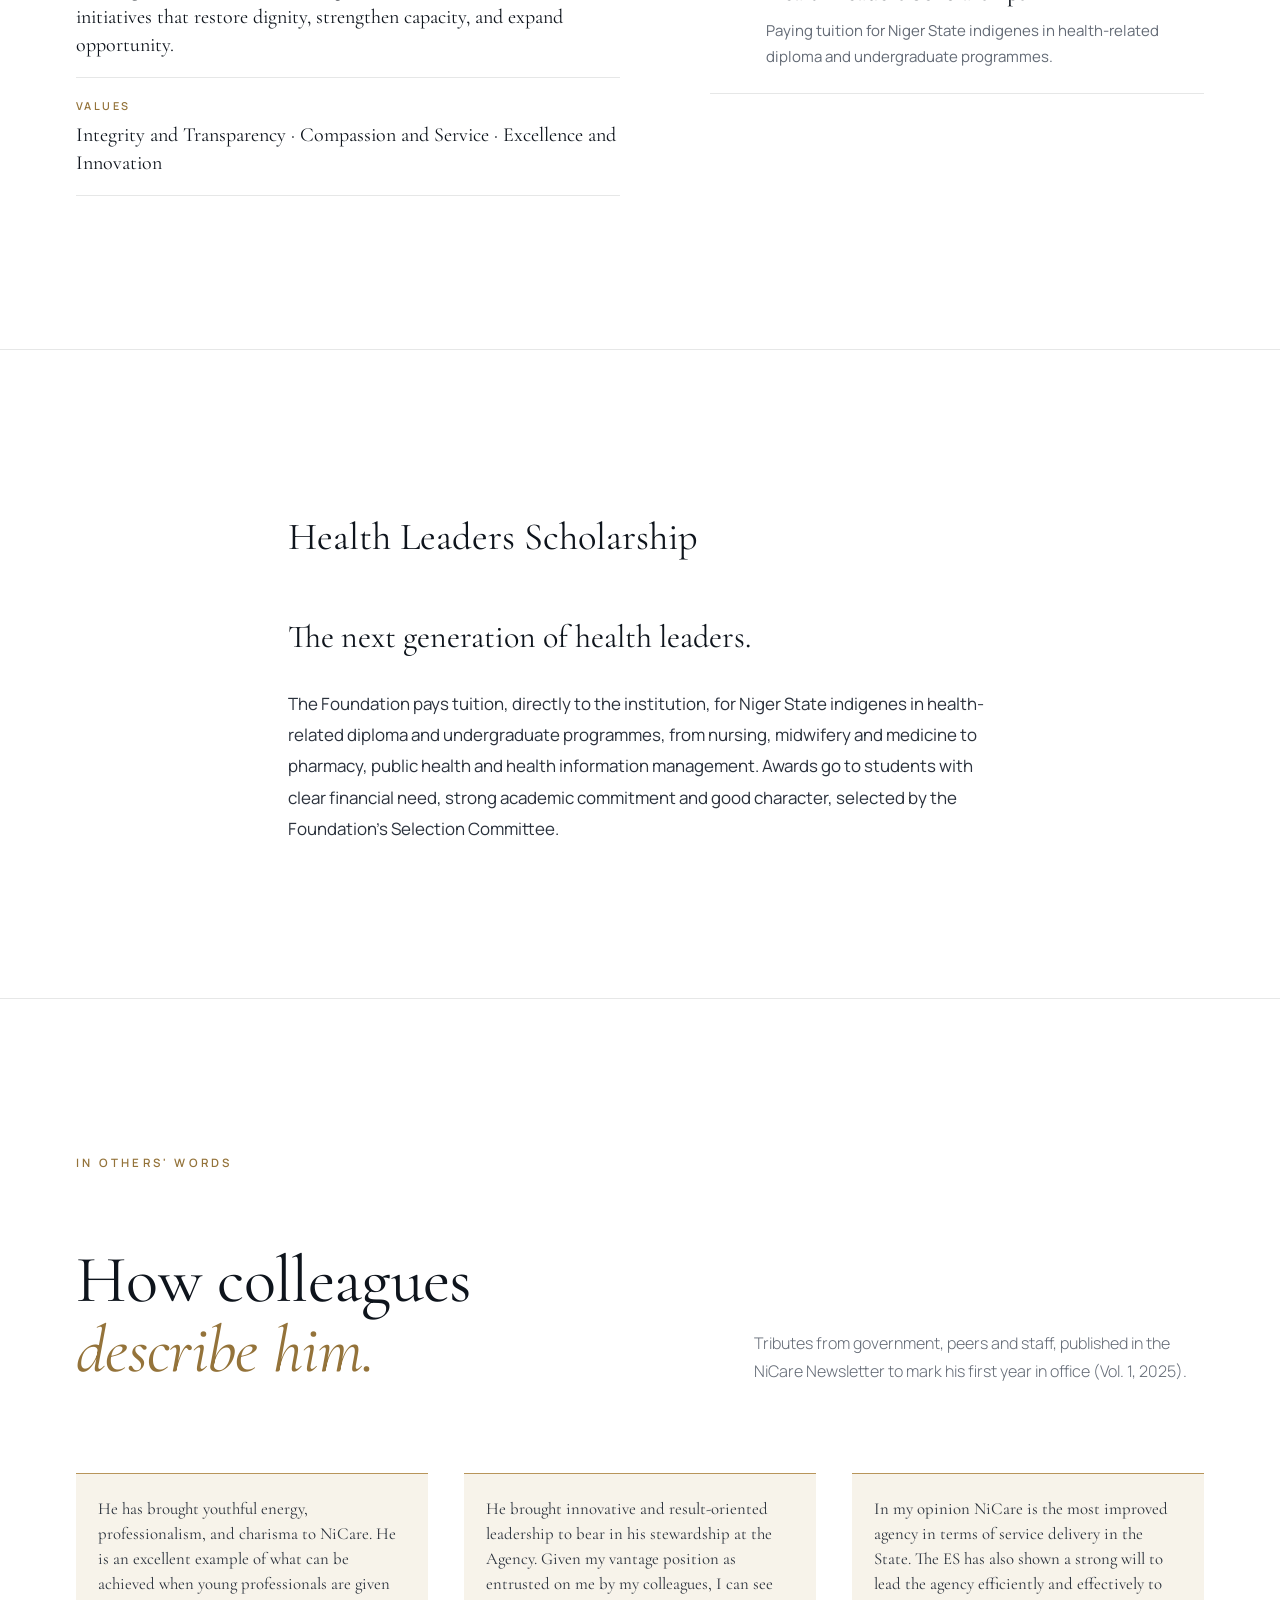
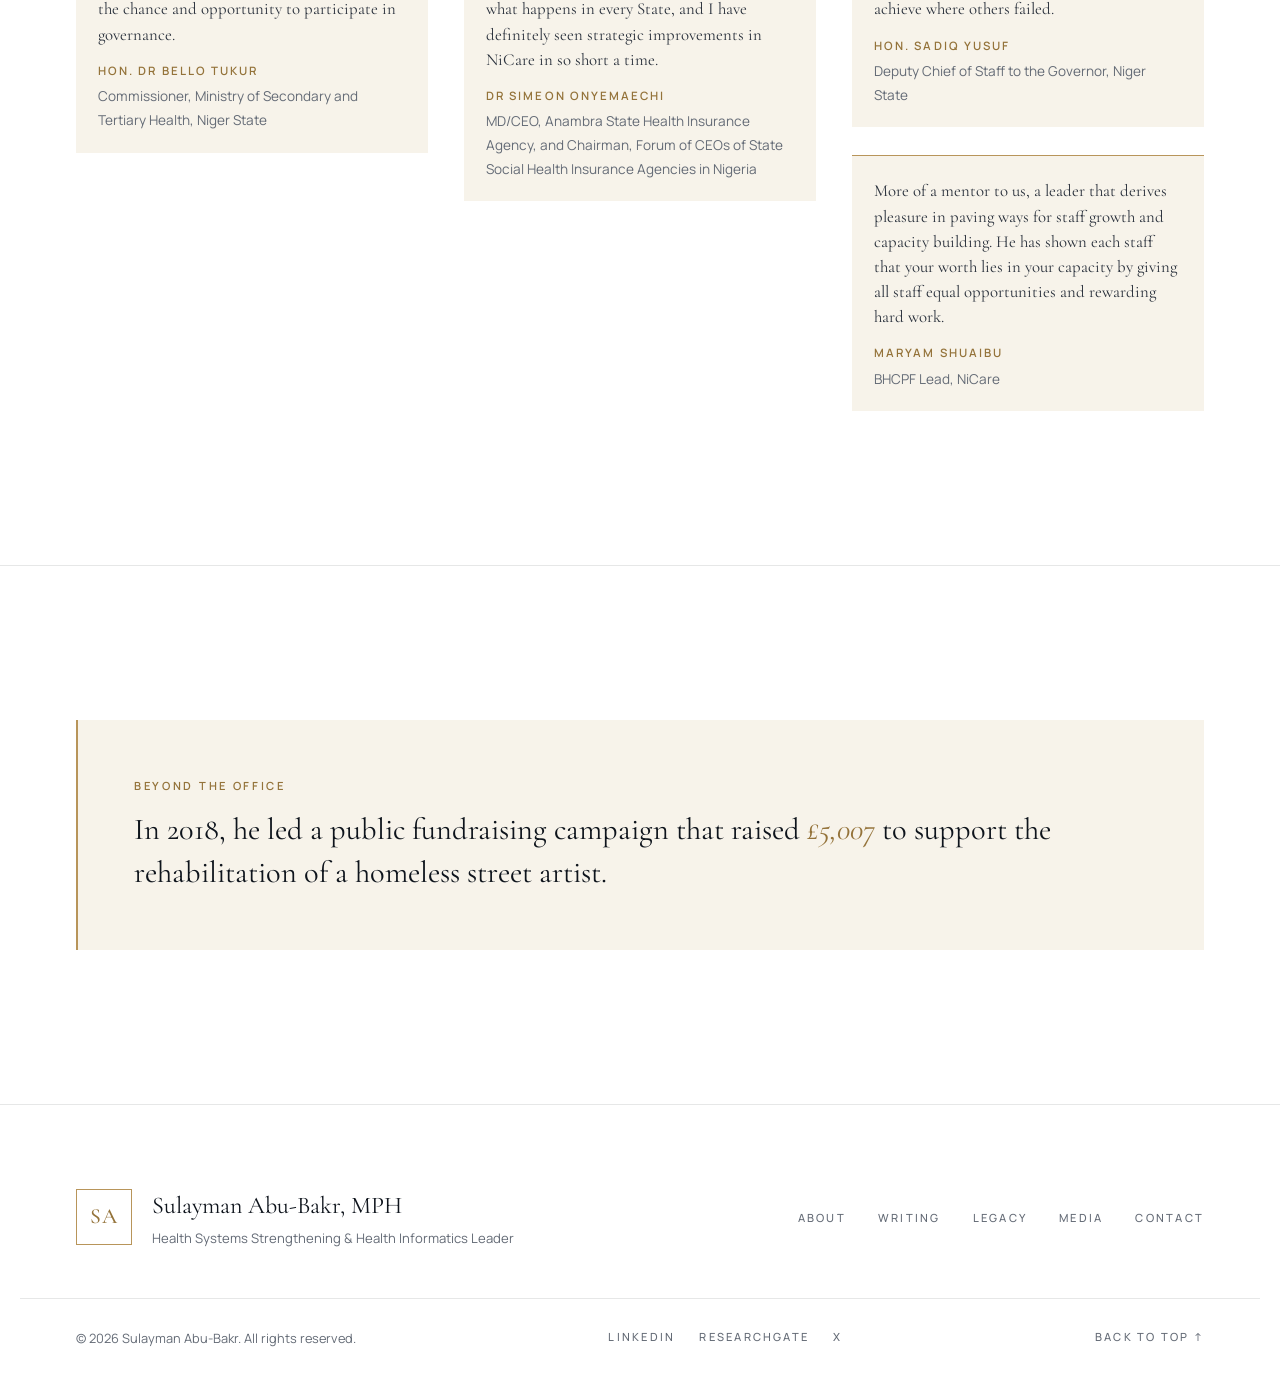
==== commit 0a121031: "Media becomes a photo wall; add X; legacy wording - Media page: 12-photo wall (newest first) with ca" ====
--- a/family.html
+++ b/family.html
@@ -20,7 +20,7 @@
   <link rel="preload" href="fonts/cormorant-garamond.woff2" as="font" type="font/woff2" crossorigin>
   <link rel="preload" href="fonts/cormorant-garamond-italic.woff2" as="font" type="font/woff2" crossorigin>
   <link rel="preload" href="fonts/manrope.woff2" as="font" type="font/woff2" crossorigin>
-  <link rel="stylesheet" href="css/styles.css?v=40f04571">
+  <link rel="stylesheet" href="css/styles.css?v=9700fcff">
 </head>
 <body class="page-family">
   <a href="#heritage" class="skip-link">Skip to content</a>
@@ -98,7 +98,7 @@
                  overseeing the <em>Ministry of Health</em> in the state's formative years, before retiring in
                  1978. The Lapai Emirate honoured him as Makaman Lapai and later elevated him to Wazirin Lapai.
                  He passed away on 20 February 2000, aged 76, remembered as a disciplined administrator, a loyal
-                 servant of the North and Niger State, and a man of integrity. His wife was Hajiya Zainab Gofa.</p>
+                 servant of the North and Niger State, and a man of integrity. Among his wives was Hajiya Zainab Gofa, Sulayman's paternal grandmother.</p>
             </div>
           </article>
 
@@ -146,9 +146,9 @@
               <p>A Gold Medallist in Nursing Education, administrator, writer and mentor, he served the Nursing
                  and Midwifery Council of Nigeria as an examiner and on its Education, Examination, Standards and
                  Accreditation, and Registration Committees, and was Deputy National President of the N.M.A. He is
-                 honoured posthumously for three decades of service to nursing in Nigeria. His wife was Hajiya Aisha
-                 Bade Risqua of Katsina State, and their children and grandchildren have gone on to lead national
-                 and state institutions in health and security.</p>
+                 honoured posthumously for three decades of service to nursing in Nigeria. Among his wives was
+                 Hajiya Aisha Bade Risqua of Katsina State, Sulayman's maternal grandmother. His children and
+                 grandchildren have gone on to lead national and state institutions in health and security.</p>
             </div>
           </article>
 
@@ -312,7 +312,8 @@
       <nav class="footer__social" aria-label="Social media">
         <a href="https://www.linkedin.com/in/sulayman-abu-bakr-mph-1808b078/" target="_blank" rel="noopener">LinkedIn</a>
         <a href="https://www.researchgate.net/profile/Sulayman_Abu-Bakr" target="_blank" rel="noopener">ResearchGate</a>
-        <!-- Add X, Facebook and Instagram here once the profile URLs are confirmed -->
+        <a href="https://x.com/nupemufasa" target="_blank" rel="noopener">X</a>
+        <!-- Add Facebook and Instagram here once the profile URLs are confirmed -->
       </nav>
       <a href="#top" class="to-top">Back to top ↑</a>
     </div>
--- a/css/styles.css
+++ b/css/styles.css
@@ -1911,3 +1911,17 @@
 @media (max-width: 560px) {
   .ledger-list li { grid-template-columns: 1fr; gap: 2px; }
 }
+
+/* ---------- Media: photo wall ---------- */
+.wall { columns: 3; column-gap: clamp(14px, 2vw, 24px); }
+.wall__item { break-inside: avoid; margin: 0 0 clamp(18px, 2.4vw, 30px); }
+.wall__open { display: block; width: 100%; height: auto !important; aspect-ratio: auto !important; padding: 0; border: 0; background: var(--cream); cursor: zoom-in; overflow: hidden; }
+.wall__open picture,
+.wall__open img { display: block; width: 100%; height: auto; }
+.wall__open img { transition: transform 1s var(--ease), opacity 0.4s ease; }
+.wall__open:hover img { transform: scale(1.025); }
+.wall__item figcaption { margin-top: 10px; font-family: var(--serif); font-size: 1.02rem; line-height: 1.4; color: var(--ink-soft); }
+.wall__item figcaption small { display: block; margin-top: 3px; font-family: var(--sans); font-size: 0.66rem; letter-spacing: 0.14em; text-transform: uppercase; color: var(--muted); }
+@media (max-width: 900px) { .wall { columns: 2; } }
+@media (max-width: 560px) { .wall { columns: 1; } }
+@media (hover: none) { .wall__open:hover img { transform: none; } }
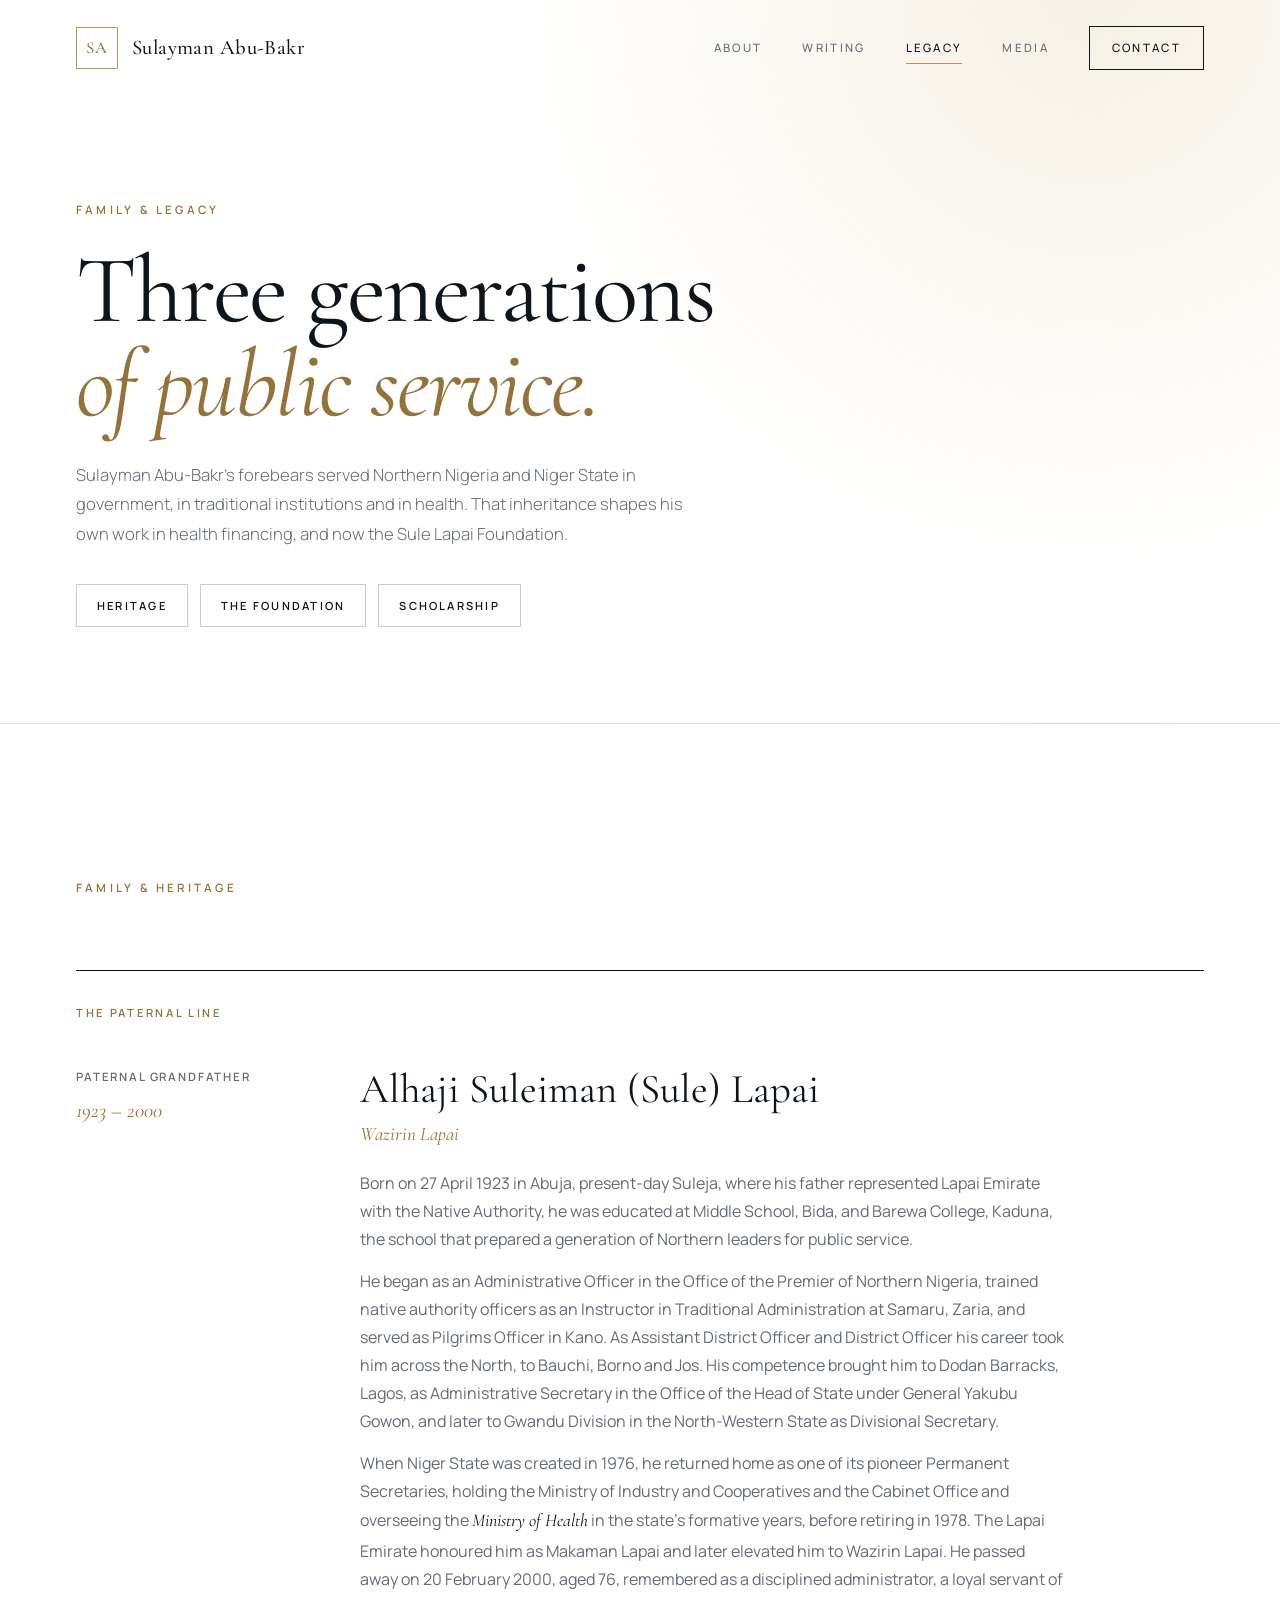
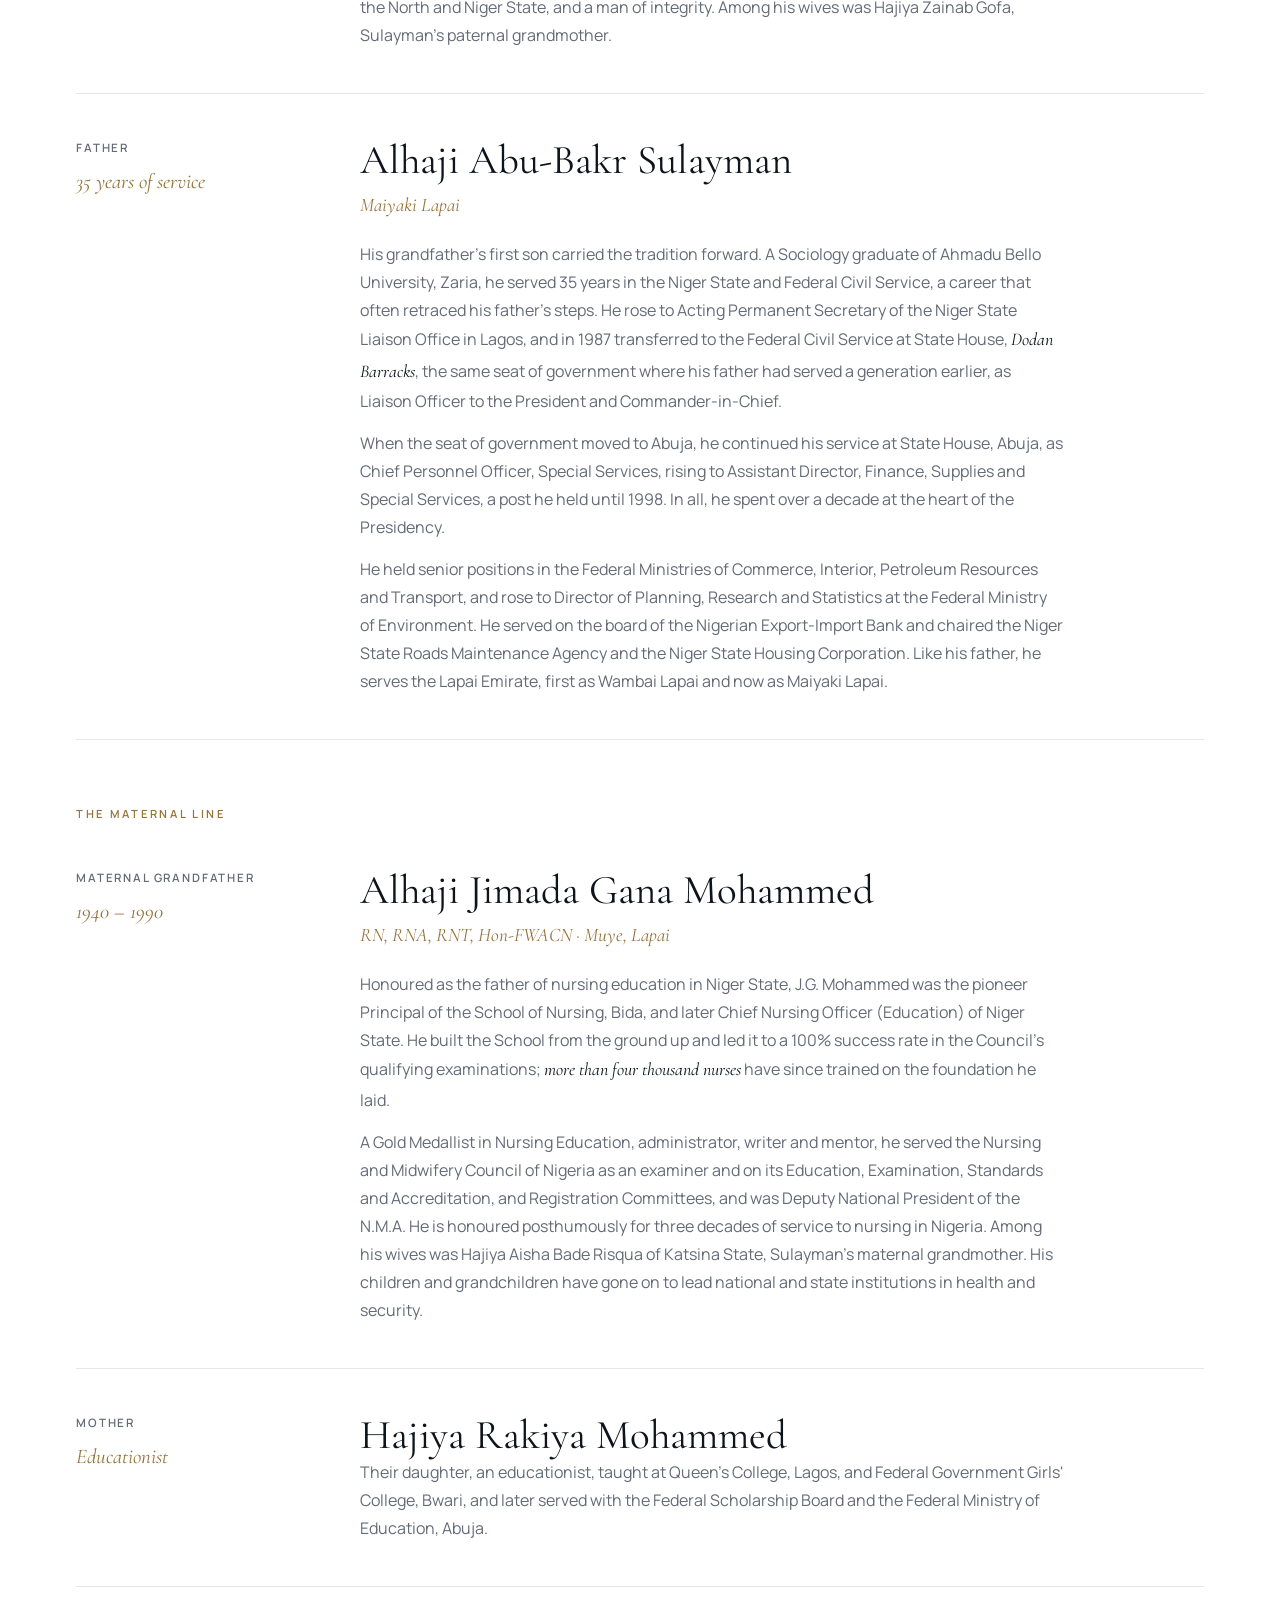
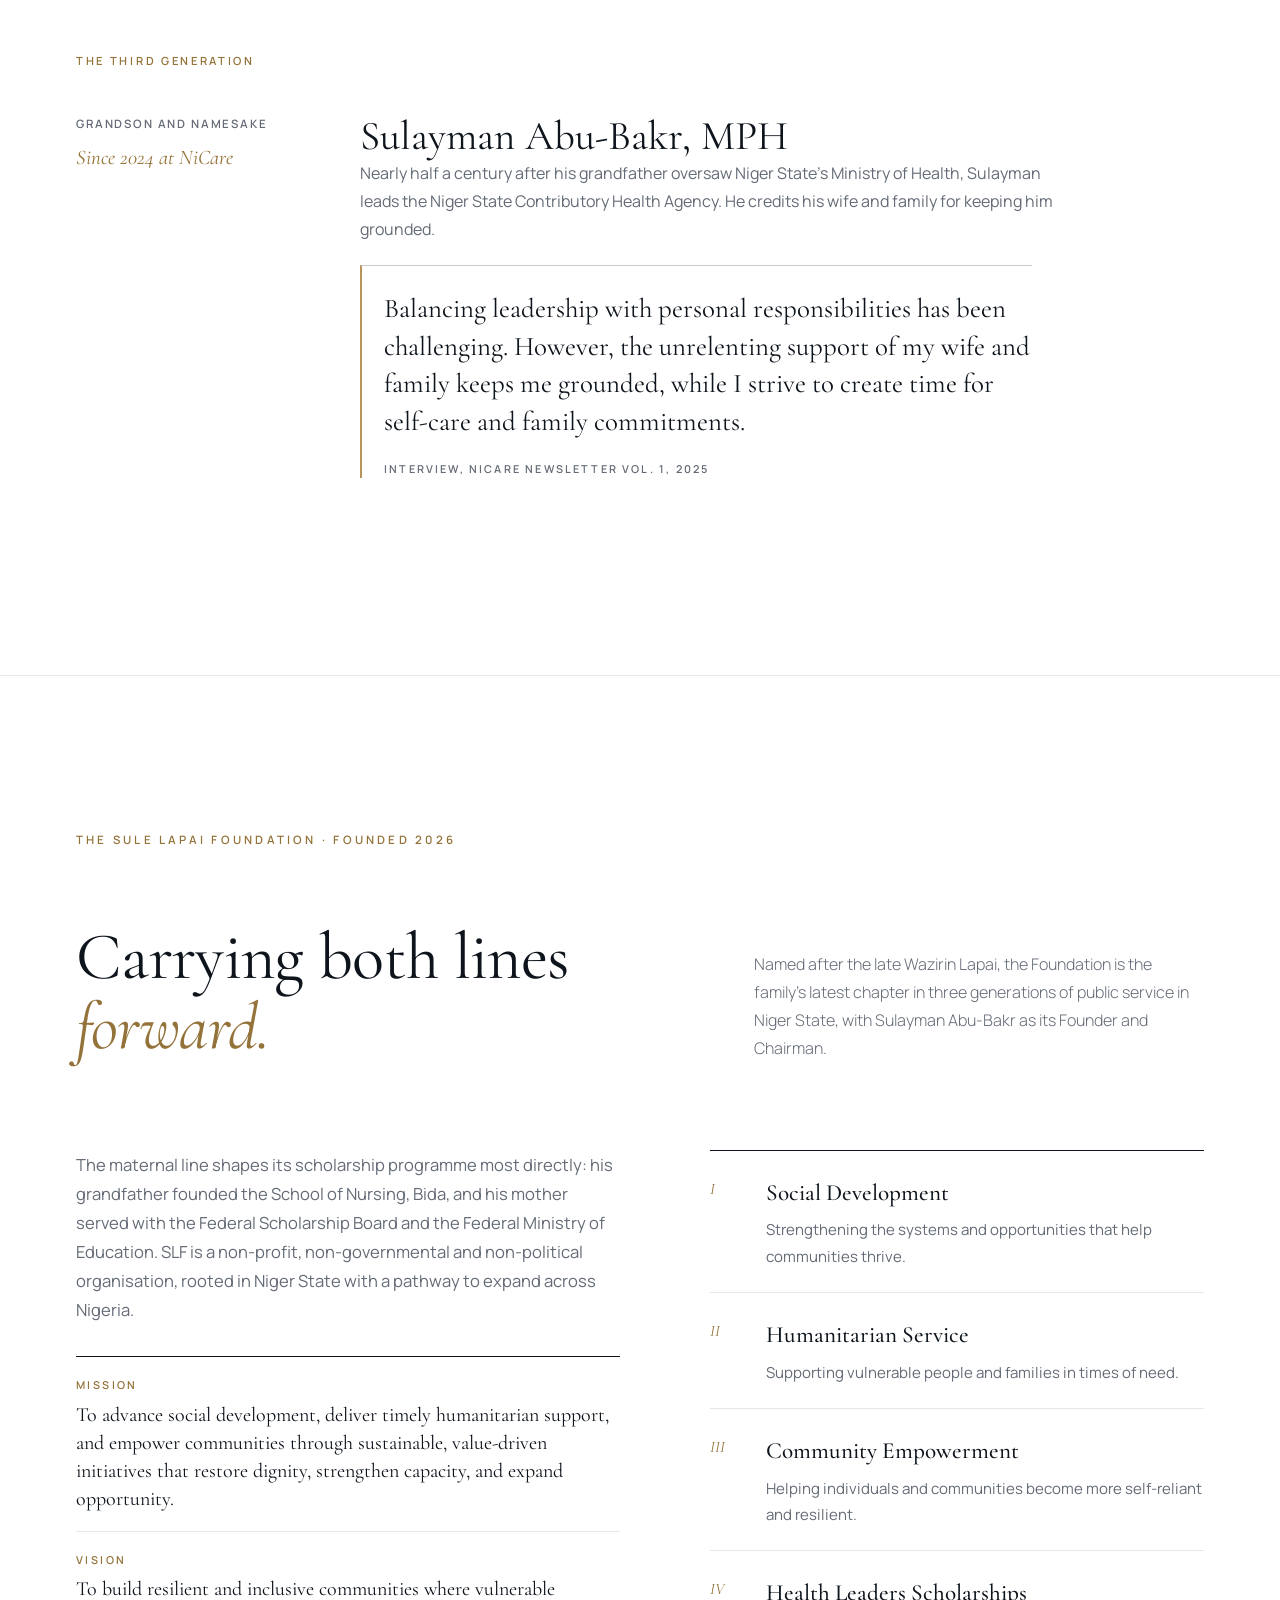
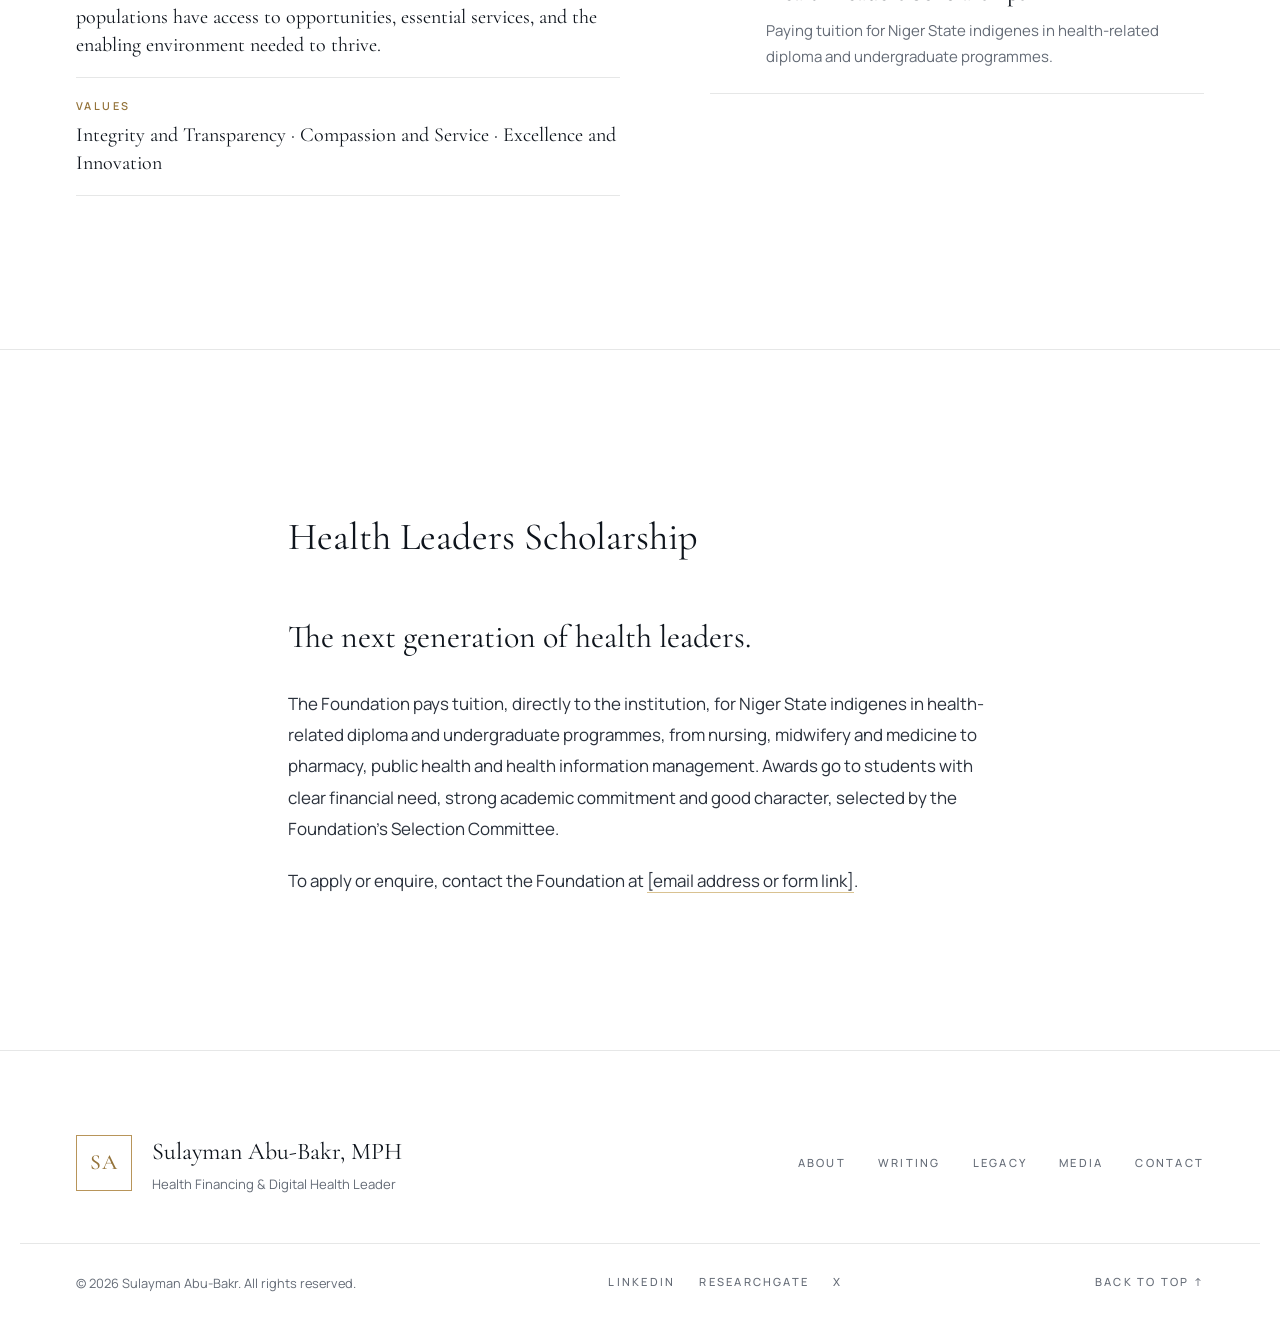
==== commit 168c69d1: "Content update: new tagline, tenure wording, About restructure, placeholders for pending files - Tag" ====
--- a/family.html
+++ b/family.html
@@ -6,7 +6,7 @@
   <title>Family &amp; Legacy — Sulayman Abu-Bakr, MPH</title>
   <meta name="description" content="Three generations of public service: the family heritage of Sulayman Abu-Bakr, MPH, and the Sule Lapai Foundation and its Health Leaders Scholarship for Niger State students.">
   <meta property="og:title" content="Family &amp; Legacy — Sulayman Abu-Bakr, MPH">
-  <meta property="og:description" content="Health Systems Strengthening & Health Informatics Leader. Executive Secretary/CEO, Niger State Contributory Health Agency.">
+  <meta property="og:description" content="Health Financing & Digital Health Leader. Executive Secretary/CEO, Niger State Contributory Health Agency.">
   <meta property="og:type" content="profile">
   <meta property="og:image" content="https://www.sulaymanabu-bakr.com/images/gallery/official-portrait.jpg">
   <meta property="og:url" content="https://www.sulaymanabu-bakr.com/family">
@@ -20,7 +20,7 @@
   <link rel="preload" href="fonts/cormorant-garamond.woff2" as="font" type="font/woff2" crossorigin>
   <link rel="preload" href="fonts/cormorant-garamond-italic.woff2" as="font" type="font/woff2" crossorigin>
   <link rel="preload" href="fonts/manrope.woff2" as="font" type="font/woff2" crossorigin>
-  <link rel="stylesheet" href="css/styles.css?v=9700fcff">
+  <link rel="stylesheet" href="css/styles.css?v=b6913274">
 </head>
 <body class="page-family">
   <a href="#heritage" class="skip-link">Skip to content</a>
@@ -60,7 +60,7 @@
         <nav class="page-hero__jump rise" aria-label="On this page">
           <a href="#heritage">Heritage</a>
           <a href="#foundation">The Foundation</a>
-                    <a href="#tributes">In Others' Words</a>
+          <a href="#scholarship">Scholarship</a>
         </nav>
       </div>
     </section>
@@ -210,8 +210,8 @@
                Education. SLF is a non-profit, non-governmental and non-political organisation, rooted in Niger State
                with a pathway to expand across Nigeria.</p>
             <dl class="foundation__mv">
-              <div><dt>Mission</dt><dd>To build resilient and inclusive communities where vulnerable populations have access to opportunities, essential services, and the enabling environment needed to thrive.</dd></div>
-              <div><dt>Vision</dt><dd>To advance social development, deliver timely humanitarian support, and empower communities through sustainable, value-driven initiatives that restore dignity, strengthen capacity, and expand opportunity.</dd></div>
+              <div><dt>Mission</dt><dd>To advance social development, deliver timely humanitarian support, and empower communities through sustainable, value-driven initiatives that restore dignity, strengthen capacity, and expand opportunity.</dd></div>
+              <div><dt>Vision</dt><dd>To build resilient and inclusive communities where vulnerable populations have access to opportunities, essential services, and the enabling environment needed to thrive.</dd></div>
               <div><dt>Values</dt><dd>Integrity and Transparency · Compassion and Service · Excellence and Innovation</dd></div>
             </dl>
           </div>
@@ -236,55 +236,9 @@
              diploma and undergraduate programmes, from nursing, midwifery and medicine to pharmacy, public health and
              health information management. Awards go to students with clear financial need, strong academic commitment
              and good character, selected by the Foundation's Selection Committee.</p>
-        </div>
-      </div>
-    </section>
-
-    <!-- ============ 04 TRIBUTES ============ -->
-    <section class="section" id="tributes">
-      <div class="container">
-        <header class="section__head reveal">
-          <span class="section__num">04</span>
-          <p class="eyebrow">In Others' Words</p>
-        </header>
-        <div class="split-head">
-          <h2 class="display reveal">How colleagues<br><em>describe him.</em></h2>
-          <p class="split-head__copy reveal">
-            Tributes from government, peers and staff, published in the NiCare Newsletter to mark his
-            first year in office (Vol. 1, 2025).
-          </p>
-        </div>
-        <div class="tributes">
-          <figure class="tribute reveal">
-            <blockquote><p>He has brought youthful energy, professionalism, and charisma to NiCare. He is an excellent example of what can be achieved when young professionals are given the chance and opportunity to participate in governance.</p></blockquote>
-            <figcaption><span class="tribute__name">Hon. Dr Bello Tukur</span><span class="tribute__role">Commissioner, Ministry of Secondary and Tertiary Health, Niger State</span></figcaption>
-          </figure>
-          <figure class="tribute reveal">
-            <blockquote><p>He brought innovative and result-oriented leadership to bear in his stewardship at the Agency. Given my vantage position as entrusted on me by my colleagues, I can see what happens in every State, and I have definitely seen strategic improvements in NiCare in so short a time.</p></blockquote>
-            <figcaption><span class="tribute__name">Dr Simeon Onyemaechi</span><span class="tribute__role">MD/CEO, Anambra State Health Insurance Agency, and Chairman, Forum of CEOs of State Social Health Insurance Agencies in Nigeria</span></figcaption>
-          </figure>
-          <figure class="tribute reveal">
-            <blockquote><p>In my opinion NiCare is the most improved agency in terms of service delivery in the State. The ES has also shown a strong will to lead the agency efficiently and effectively to achieve where others failed.</p></blockquote>
-            <figcaption><span class="tribute__name">Hon. Sadiq Yusuf</span><span class="tribute__role">Deputy Chief of Staff to the Governor, Niger State</span></figcaption>
-          </figure>
-          <figure class="tribute reveal">
-            <blockquote><p>More of a mentor to us, a leader that derives pleasure in paving ways for staff growth and capacity building. He has shown each staff that your worth lies in your capacity by giving all staff equal opportunities and rewarding hard work.</p></blockquote>
-            <figcaption><span class="tribute__name">Maryam Shuaibu</span><span class="tribute__role">BHCPF Lead, NiCare</span></figcaption>
-          </figure>
-        </div>
-      </div>
-    </section>
-
-    <!-- ============ 05 BEYOND ============ -->
-    <section class="section" id="beyond">
-      <div class="container">
-        <aside class="beyond reveal">
-          <p class="beyond__label">Beyond the Office</p>
-          <p class="beyond__text">
-            In 2018, he led a public fundraising campaign that raised <em>£5,007</em> to support
-            the rehabilitation of a homeless street artist.
-          </p>
-        </aside>
+          <!-- TODO: replace with the scholarship email address or application form link -->
+          <p>To apply or enquire, contact the Foundation at <a href="#">[email address or form link]</a>.</p>
+        </div>
       </div>
     </section>
   </main>
@@ -296,7 +250,7 @@
         <span class="monogram monogram--lg">SA</span>
         <div>
           <p class="footer__name">Sulayman Abu-Bakr, MPH</p>
-          <p class="footer__role">Health Systems Strengthening &amp; Health Informatics Leader</p>
+          <p class="footer__role">Health Financing &amp; Digital Health Leader</p>
         </div>
       </div>
       <nav class="footer__links" aria-label="Footer">
@@ -319,6 +273,6 @@
     </div>
   </footer>
 
-  <script src="js/main.js?v=edb835c2" defer></script>
+  <script src="js/main.js?v=17e05866" defer></script>
 </body>
 </html>
--- a/css/styles.css
+++ b/css/styles.css
@@ -1365,7 +1365,8 @@
 .tribute figcaption { display: grid; gap: 4px; letter-spacing: 0; text-transform: none; }
 .tribute__name { font-size: 0.72rem; letter-spacing: 0.18em; text-transform: uppercase; color: var(--gold-deep); }
 .tribute__role { font-weight: 400; font-size: 0.85rem; color: var(--muted); }
-.page-family .beyond { margin-top: 0; }
+.page-family .beyond,
+.page-about .beyond { margin-top: 0; }
 
 /* ---------- Heritage lineage ---------- */
 .lineage { border-top: 1px solid var(--ink); }
@@ -1881,12 +1882,19 @@
 .ledger-list div { font-size: 0.9rem; color: var(--muted); }
 
 .contact--simple { align-items: start; }
+.contact__topics { margin-top: 40px; }
+.contact__topics .social__label { margin-bottom: 12px; }
+.contact__topics ul { list-style: none; margin: 0; padding: 0; border-top: 1px solid var(--line); }
+.contact__topics li { padding-block: 10px; border-bottom: 1px solid var(--line); font-family: var(--serif); font-size: 1.15rem; color: var(--ink); }
+.bio__downloads { display: flex; flex-wrap: wrap; gap: 12px 28px; margin-top: 40px; font-size: 0.92rem !important; }
 
 .letter-card { max-width: 44rem; }
 .letter-card__date { font-size: 0.7rem; font-weight: 600; letter-spacing: 0.2em; text-transform: uppercase; color: var(--gold-deep); }
 .letter-card__title { margin-top: 8px; font-family: var(--serif); font-size: clamp(1.6rem, 2.8vw, 2.2rem); font-weight: 400; line-height: 1.2; }
 .letter-card__excerpt { margin-top: 18px; font-family: var(--serif); font-size: 1.3rem; font-style: italic; line-height: 1.5; color: var(--ink-soft); }
 .letter-card__full { margin-top: 24px; }
+.letter-card__summary { margin-top: 18px; color: var(--ink-soft); line-height: 1.75; }
+.letter-card .link-arrow { margin-top: 24px; }
 .letter-card__full summary {
   display: inline-block;
   cursor: pointer;
@@ -1925,3 +1933,91 @@
 @media (max-width: 900px) { .wall { columns: 2; } }
 @media (max-width: 560px) { .wall { columns: 1; } }
 @media (hover: none) { .wall__open:hover img { transform: none; } }
+
+/* ---------- Media: story timeline ---------- */
+.story { --rail: 168px; position: relative; }
+.story::before {
+  content: "";
+  position: absolute;
+  top: 8px;
+  bottom: 8px;
+  left: var(--rail);
+  width: 1px;
+  background: linear-gradient(var(--gold) 0%, var(--line-strong) 85%, transparent 100%);
+}
+.moment {
+  position: relative;
+  display: grid;
+  grid-template-columns: var(--rail) 1fr;
+  padding-bottom: clamp(56px, 7vw, 96px);
+}
+.moment__when { padding-right: 32px; text-align: right; }
+.moment__date { display: block; font-family: var(--serif); font-size: 1.5rem; line-height: 1.1; color: var(--ink); }
+.moment__place { display: block; margin-top: 6px; font-size: 0.66rem; font-weight: 600; letter-spacing: 0.16em; text-transform: uppercase; color: var(--muted); }
+.moment__node {
+  position: absolute;
+  left: var(--rail);
+  top: 8px;
+  width: 15px;
+  height: 15px;
+  margin-left: -7px;
+  border: 1px solid var(--gold);
+  border-radius: 50%;
+  background: var(--white);
+  box-shadow: 0 0 0 5px var(--white);
+  transition: background 0.5s var(--ease), transform 0.5s var(--ease);
+}
+.moment.is-active .moment__node { background: var(--gold); transform: scale(1.15); }
+.moment__body { padding-left: clamp(32px, 4vw, 56px); max-width: 52rem; }
+.moment__title { font-family: var(--serif); font-size: clamp(1.6rem, 2.8vw, 2.2rem); font-weight: 400; line-height: 1.15; color: var(--ink); }
+.moment__text { margin-top: 10px; max-width: 38em; color: var(--muted); }
+.moment__photos { margin-top: 24px; display: grid; gap: 16px; }
+.moment__photos--two { grid-template-columns: 1fr 1fr; align-items: start; }
+.moment__photo { margin: 0; }
+.moment__photo figcaption { margin-top: 8px; font-family: var(--serif); font-size: 0.98rem; line-height: 1.4; color: var(--ink-soft); }
+.moment__photo figcaption small { display: block; margin-top: 2px; font-family: var(--sans); font-size: 0.64rem; letter-spacing: 0.14em; text-transform: uppercase; color: var(--muted); }
+.moment:not(.moment--small) .moment__photos:not(.moment__photos--two) .moment__photo { max-width: 640px; }
+.moment--small { padding-bottom: 36px; }
+.moment--small .moment__date { font-size: 1.25rem; color: var(--gold-deep); }
+.moment--small .moment__node { width: 11px; height: 11px; margin-left: -5px; top: 6px; }
+.moment--small .moment__title { font-size: 1.3rem; }
+.moment--small .moment__text { font-size: 0.94rem; }
+
+@media (max-width: 900px) {
+  .story { --rail: 8px; }
+  .moment { grid-template-columns: 1fr; padding-left: 36px; padding-bottom: 56px; }
+  .moment__when { padding-right: 0; text-align: left; display: flex; align-items: baseline; gap: 12px; margin-bottom: 8px; }
+  .moment__date { font-size: 1.25rem; }
+  .moment__place { margin-top: 0; }
+  .moment__node { top: 6px; }
+  .moment__body { padding-left: 0; }
+}
+@media (max-width: 560px) {
+  .moment__photos--two { grid-template-columns: 1fr; }
+}
+.moment__photos:not(.moment__photos--two) .moment__photo--tall { max-width: 440px; }
+
+/* ---------- Floating back-to-top ---------- */
+.to-top-float {
+  position: fixed;
+  right: max(20px, env(safe-area-inset-right));
+  bottom: max(20px, env(safe-area-inset-bottom));
+  z-index: 90;
+  display: grid;
+  place-items: center;
+  width: 48px;
+  height: 48px;
+  padding: 0;
+  border: 1px solid rgba(184, 149, 90, 0.6);
+  border-radius: 50%;
+  background: var(--ink);
+  color: var(--gold-light);
+  cursor: pointer;
+  box-shadow: 0 12px 30px -12px rgba(14, 20, 28, 0.55);
+  opacity: 0;
+  transform: translateY(12px);
+  transition: opacity 0.4s var(--ease), transform 0.4s var(--ease), background 0.3s ease;
+}
+.to-top-float.is-visible { opacity: 1; transform: none; }
+.to-top-float:hover { background: var(--gold-deep); color: var(--white); }
+.to-top-float svg { width: 20px; height: 20px; fill: none; stroke: currentColor; stroke-width: 1.8; stroke-linecap: round; stroke-linejoin: round; }
